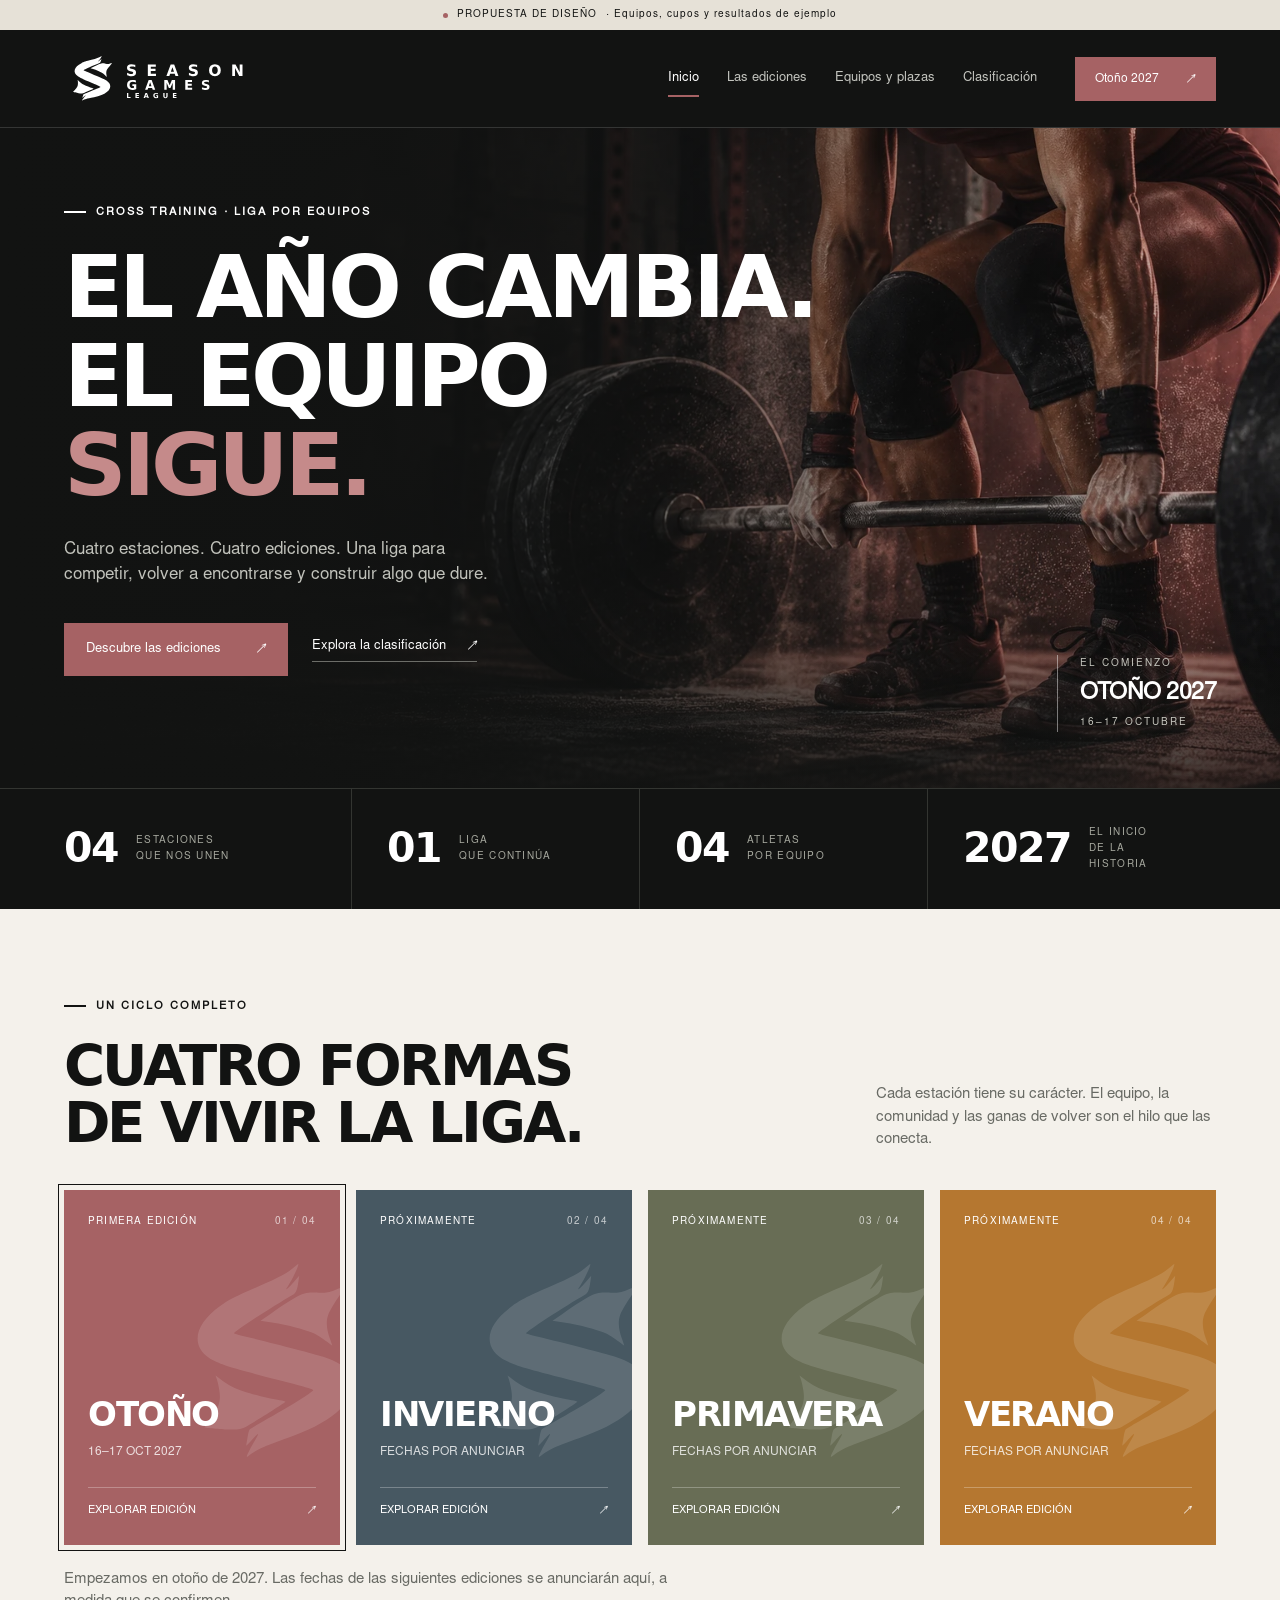
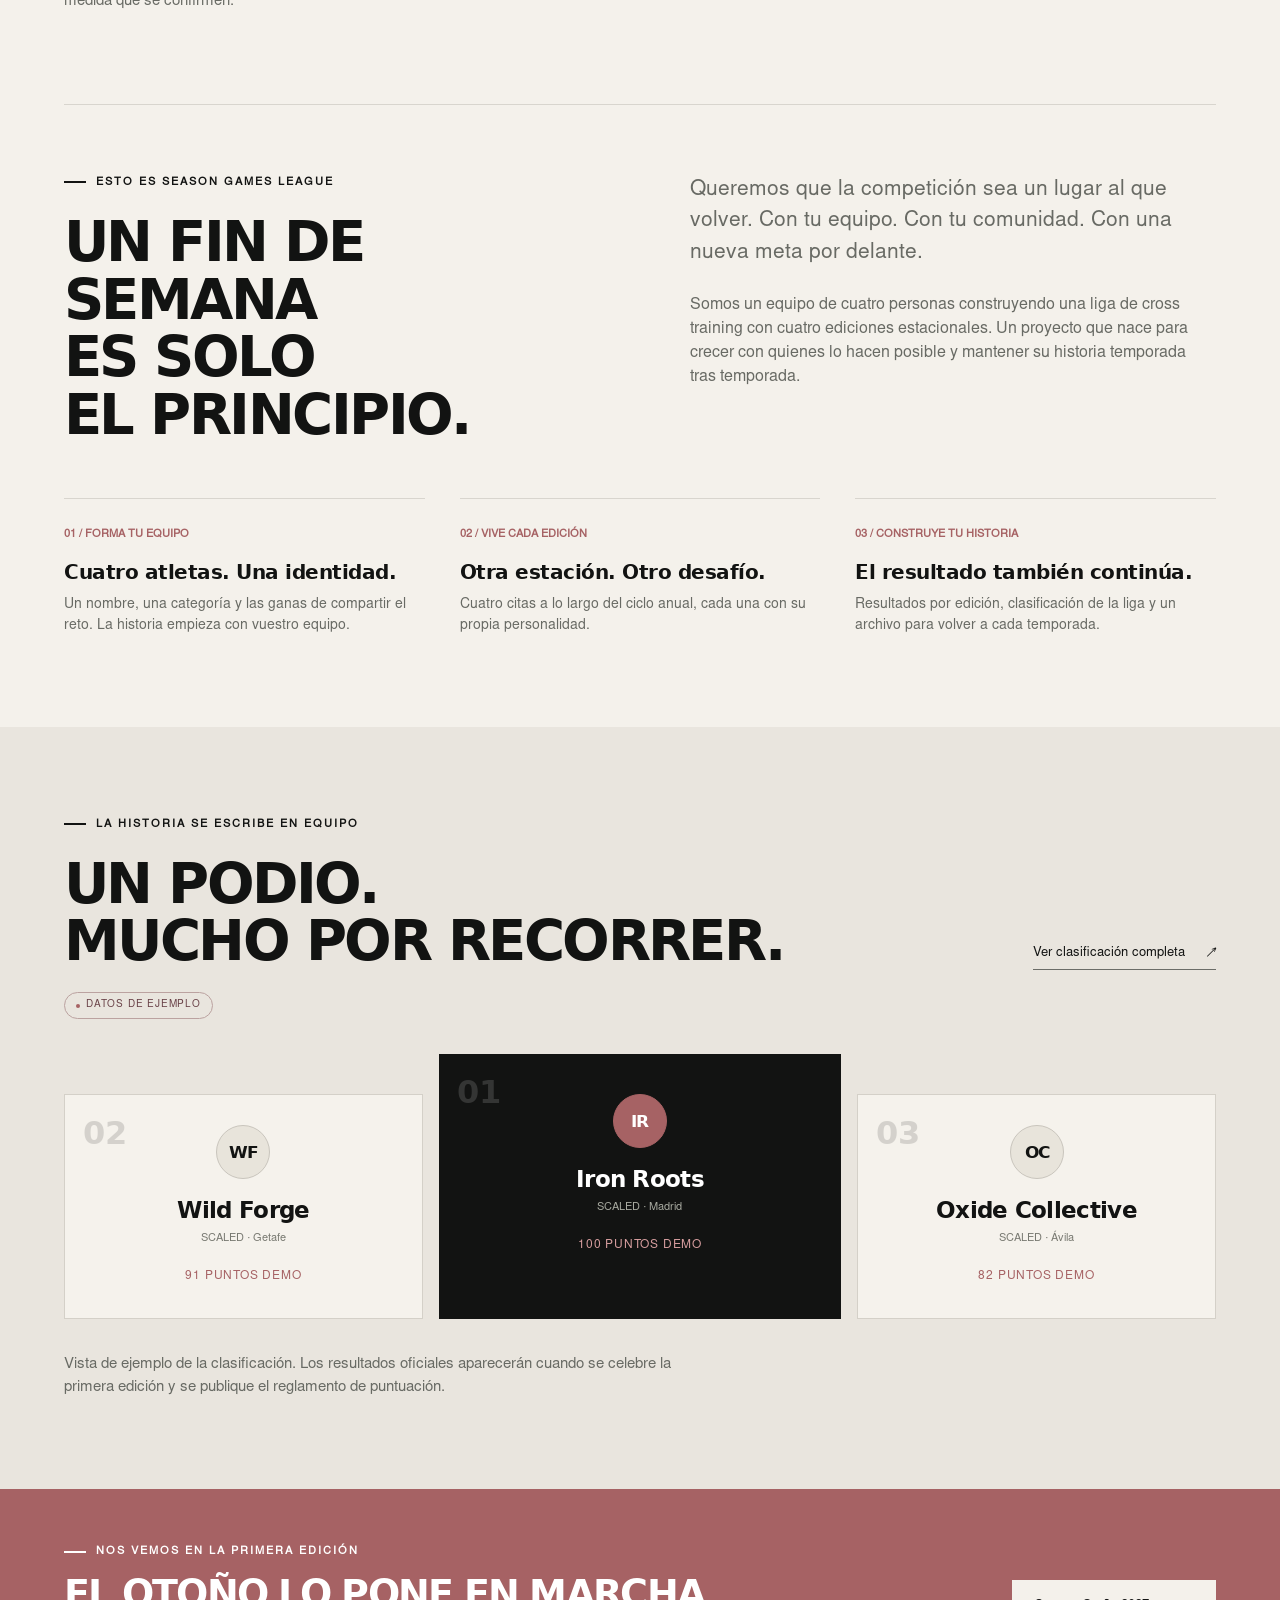
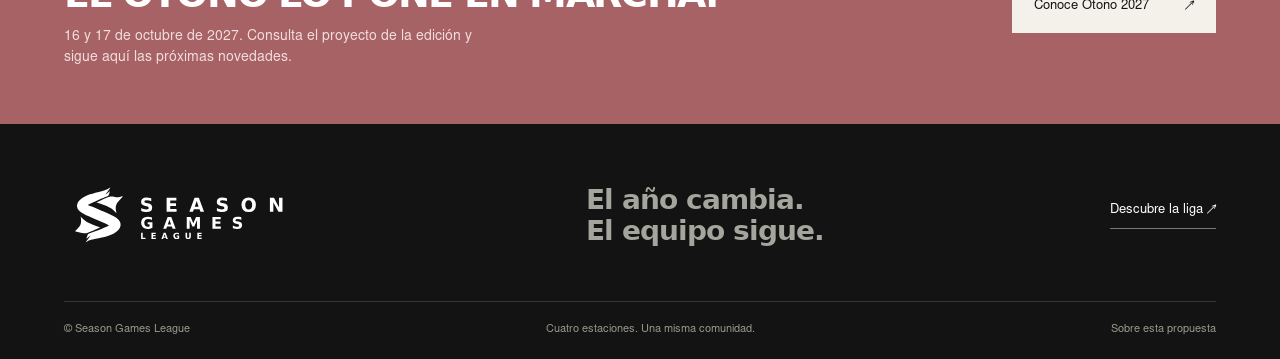
==== index.html @ bbd1f6db "Add files via upload" ====
<!doctype html>
<html lang="es"><head><meta charset="UTF-8"><meta name="viewport" content="width=device-width, initial-scale=1"><meta name="robots" content="noindex, nofollow"><meta name="theme-color" content="#121312"><meta name="description" content="Season Games League. Una liga de cross training por equipos, cuatro ediciones estacionales y una historia que continúa. Propuesta de diseño."><title>Season Games League — Cuatro estaciones. Una liga.</title><link rel="icon" href="assets/favicon.ico"><link rel="stylesheet" href="style.css"></head>
<body><a class="skip" href="#main">Saltar al contenido</a><div class="preview-note"><span class="preview-dot"></span>PROPUESTA DE DISEÑO <span class="note-detail">· Equipos, cupos y resultados de ejemplo</span></div>
<header class="header"><a href="#/" class="brand" aria-label="Season Games League inicio"><img src="assets/logo-white.svg" alt="Season Games League" width="192" height="59"></a><button class="menu-toggle" aria-label="Abrir menú" aria-expanded="false" aria-controls="nav">MENÚ <span>☰</span></button><nav id="nav" aria-label="Navegación principal"><a href="#/" data-nav="home">Inicio</a><a href="#/ediciones" data-nav="ediciones">Las ediciones</a><a href="#/equipos" data-nav="equipos">Equipos y plazas</a><a href="#/clasificacion" data-nav="clasificacion">Clasificación</a></nav><a class="header-cta" href="#/edicion/otono">Otoño 2027 <span>↗</span></a></header>
<main id="main" tabindex="-1"></main>
<footer><div class="footer-top"><a href="#/"><img src="assets/logo-white.svg" alt="Season Games League" width="235" height="72"></a><p>El año cambia.<br>El equipo sigue.</p><a class="footer-back" href="#/ediciones">Descubre la liga ↗</a></div><div class="footer-bottom"><span>© Season Games League</span><span>Cuatro estaciones. Una misma comunidad.</span><button class="plain" data-modal="about">Sobre esta propuesta</button></div></footer>
<dialog id="info-dialog"><button class="dialog-close" aria-label="Cerrar ventana">×</button><span class="eyebrow">SEASON GAMES LEAGUE</span><h2 id="dialog-title"></h2><div id="dialog-body"></div><button class="btn dark dialog-ok">Entendido <span>↗</span></button></dialog>
<script src="app.js"></script></body></html>
---- style.css ----
@font-face{font-family:Display;src:url('assets/display.ttf') format('truetype');font-display:swap}@font-face{font-family:Body;src:url('assets/body.otf') format('opentype');font-display:swap}
:root{--ink:#121312;--paper:#f4f1eb;--rose:#A66264;--blue:#475862;--green:#686D55;--ochre:#B57730;--line:#d8d5ce;--muted:#686a64}*{box-sizing:border-box}html{scroll-behavior:smooth}body{margin:0;background:var(--paper);color:var(--ink);font-family:Body,Arial,sans-serif;font-size:16px;line-height:1.5}a{color:inherit;text-decoration:none}button,input,select{font:inherit}button,a,input,select{ -webkit-tap-highlight-color:transparent}button{cursor:pointer}button:focus-visible,a:focus-visible,input:focus-visible,select:focus-visible{outline:3px solid var(--rose);outline-offset:5px}img{max-width:100%;display:block}h1,h2,h3,p{margin:0}h1,h2,h3,.display{font-family:Display,Arial,sans-serif;line-height:1.02;letter-spacing:-.045em}h1{font-size:clamp(52px,6.8vw,104px)}h2{font-size:clamp(36px,4.4vw,64px)}h3{font-size:27px}.eyebrow{display:block;font-size:11px;font-weight:bold;letter-spacing:2px;text-transform:uppercase;margin-bottom:22px}.eyebrow:before{content:'';display:inline-block;width:22px;height:2px;background:currentColor;vertical-align:middle;margin-right:10px}.preview-note{height:30px;font-size:10px;letter-spacing:1px;background:#e6e1d7;display:flex;justify-content:center;align-items:center;gap:9px}.preview-dot{height:5px;width:5px;border-radius:100%;background:var(--rose)}.header{height:98px;background:var(--ink);color:white;display:flex;align-items:center;gap:38px;padding:0 max(5vw,24px);border-bottom:1px solid #343534}.brand{margin-right:auto;flex-shrink:0}.header nav{display:flex;gap:28px;font-size:13px;color:#c4c5bf}.header nav a{padding:12px 0;position:relative}.header nav a.active{color:white}.header nav a.active:after{content:'';position:absolute;bottom:3px;left:0;right:0;height:2px;background:var(--rose)}.header-cta{display:flex;gap:28px;align-items:center;background:var(--rose);padding:13px 20px;font-size:12px}.menu-toggle{display:none}.skip{position:fixed;top:-100px;background:white;padding:12px;z-index:50}.skip:focus{top:0}.wrap{max-width:1320px;margin:auto;padding-left:5vw;padding-right:5vw}.hero{min-height:660px;position:relative;background:#181a18;color:white;overflow:hidden;display:flex;align-items:center}.hero-photo{position:absolute;inset:0;background:url('assets/hero.webp') center right/cover no-repeat;opacity:.9}.hero:after{content:'';position:absolute;inset:0;background:linear-gradient(90deg,#121312 0%,#121312f0 24%,#12131250 69%,#1213121c 100%),linear-gradient(0deg,#121312c9,transparent 30%)}.hero .wrap{width:100%;position:relative;z-index:1;padding-top:65px;padding-bottom:100px}.hero h1{max-width:930px;position:relative}.hero h1 .muted-word{color:#c58a8a}.hero-copy{max-width:440px;color:#c1c2bb;font-size:17px;margin-top:28px}.hero-actions{display:flex;gap:24px;align-items:center;margin-top:34px}.btn{display:inline-flex;justify-content:space-between;align-items:center;gap:36px;border:0;font-size:13px;padding:17px 22px;background:var(--rose);color:white;min-height:52px;transition:transform .2s,background .2s}.btn:hover{transform:translateY(-2px);background:#98575a}.btn.light{background:var(--paper);color:var(--ink)}.btn.dark{background:var(--ink);color:white}.btn.outline{background:transparent;border:1px solid #93948e;color:inherit}.text-link{font-size:13px;border-bottom:1px solid #6c6d68;padding-bottom:5px;display:inline-flex;align-items:center;gap:22px}.hero-side{position:absolute;right:5vw;bottom:56px;z-index:2;border-left:1px solid #ffffff70;padding-left:22px;font-size:10px;letter-spacing:2px;line-height:1.8;color:#c6c6be}.hero-side strong{display:block;font-size:23px;color:white;letter-spacing:-.5px}.facts{background:var(--ink);color:white;border-top:1px solid #333531}.facts-inner{display:grid;grid-template-columns:repeat(4,1fr)}.fact{padding:29px 28px 29px 0;border-right:1px solid #333531;display:flex;align-items:center;gap:18px}.fact+ .fact{padding-left:35px}.fact:last-child{border-right:0}.fact strong{font-family:Display;font-size:41px;letter-spacing:-2px}.fact span{font-size:10px;text-transform:uppercase;letter-spacing:1.3px;color:#a7a99f;line-height:1.6}.section{padding-top:90px;padding-bottom:90px}.section-heading{display:flex;justify-content:space-between;gap:40px;align-items:end;margin-bottom:38px}.section-heading p{max-width:340px;color:var(--muted);font-size:15px}.section-heading .text-link{white-space:nowrap}.season-grid{display:grid;grid-template-columns:repeat(4,1fr);gap:16px}.season-card{color:white;min-height:355px;position:relative;padding:25px 24px;overflow:hidden;display:flex;flex-direction:column;justify-content:space-between;isolation:isolate;transition:transform .25s}.season-card:hover{transform:translateY(-6px)}.season-card .watermark{position:absolute;height:220px;width:200px;right:-35px;top:60px;opacity:.12;z-index:-1;transform:rotate(-9deg)}.card-top{display:flex;align-items:center;justify-content:space-between;font-size:10px;letter-spacing:1.2px}.card-top .number{opacity:.7}.card-bottom h3{font-size:34px;letter-spacing:-1.5px;margin-bottom:8px}.card-bottom .edition-date{font-size:12px;opacity:.8}.card-bottom .card-link{display:flex;justify-content:space-between;font-size:11px;margin-top:24px;padding-top:15px;border-top:1px solid #ffffff45}.season-card.next{outline:1px solid var(--ink);outline-offset:5px}.section-description{font-size:15px;color:var(--muted);margin-top:24px;max-width:620px}.intro-grid{display:grid;grid-template-columns:1fr 1fr;gap:100px;border-top:1px solid var(--line);padding-top:70px}.intro-grid .large-copy{font-size:21px;line-height:1.5;margin-bottom:24px}.intro-grid p{color:var(--muted);max-width:520px}.steps{display:grid;grid-template-columns:repeat(3,1fr);gap:35px;margin-top:55px}.step{border-top:1px solid var(--line);padding-top:22px}.step .step-n{font-size:11px;color:var(--rose);font-weight:bold}.step h3{font-size:20px;margin:17px 0 12px;letter-spacing:-.5px}.step p{color:var(--muted);font-size:14px}.ranking-preview{background:#e9e5de}.ranking-preview .section-heading{margin-bottom:22px}.demo-tag{font-size:10px;letter-spacing:.8px;color:#694147;border:1px solid #bba2a0;border-radius:20px;padding:5px 11px;display:inline-flex;align-items:center;gap:6px}.demo-tag:before{content:'';width:4px;height:4px;background:var(--rose);border-radius:100%}.podium{display:grid;grid-template-columns:1fr 1.12fr 1fr;align-items:end;gap:16px;margin:35px 0}.podium-card{position:relative;background:#f5f2ec;border:1px solid #d4d0c8;min-height:225px;padding:30px;text-align:center}.podium-card.first{min-height:265px;background:var(--ink);color:white;border:0;padding-top:40px}.podium-card .rank{position:absolute;top:14px;left:18px;font-family:Display;font-size:32px;opacity:.14}.team-badge{height:54px;width:54px;border:1px solid #c9c5bd;display:grid;place-items:center;margin:0 auto 20px;border-radius:50%;font-family:Display;font-size:17px;letter-spacing:-1px;background:#e8e4db}.first .team-badge{background:var(--rose);border-color:var(--rose);color:white}.podium-card h3{font-size:23px;letter-spacing:-.7px}.podium-card .team-detail{font-size:11px;color:#787971;margin-top:8px}.first .team-detail{color:#a8aaa0}.podium-card .points{font-size:12px;letter-spacing:.8px;margin-top:20px;color:var(--rose)}.first .points{color:#d79e9f}.next-banner{background:var(--rose);color:white;display:flex;align-items:center;justify-content:space-between;gap:40px;padding:55px 5vw}.next-banner h2{font-size:clamp(30px,3vw,46px)}.next-banner p{color:#f3dede;max-width:410px;margin-top:14px;font-size:14px}.next-banner .eyebrow{margin-bottom:13px}footer{background:var(--ink);color:white;padding:55px 5vw 20px}.footer-top{display:flex;align-items:center;justify-content:space-between;gap:35px;padding-bottom:50px}.footer-top p{font-family:Display;font-size:28px;line-height:1.12;letter-spacing:-1px;color:#a4a69d}.footer-back{font-size:13px;border-bottom:1px solid #77796c;padding-bottom:8px}.footer-bottom{border-top:1px solid #35382e;padding-top:20px;display:flex;justify-content:space-between;gap:20px;color:#979a8d;font-size:11px}.plain{background:none;color:inherit;border:0;padding:0;font-size:inherit}.page-top{padding-top:64px;padding-bottom:38px}.page-top h1{font-size:clamp(44px,6vw,78px)}.page-top .page-copy{max-width:580px;margin-top:22px;color:var(--muted)}.breadcrumb{font-size:11px;letter-spacing:1px;color:var(--muted);margin-bottom:30px}.breadcrumb a{text-decoration:underline}.page-top .eyebrow{margin-bottom:20px}.page-note{border-left:2px solid var(--rose);padding-left:15px;font-size:12px;color:var(--muted);margin:25px 0}.filterbar{display:flex;align-items:center;justify-content:space-between;gap:20px;margin:20px 0 30px;flex-wrap:wrap}.tabs{display:flex;gap:4px;background:#e5e1d8;padding:5px;align-self:flex-start}.tabs button{padding:10px 22px;border:0;background:transparent;color:#66685e;font-size:12px;min-height:40px}.tabs button.selected{background:var(--ink);color:white}.filterbar input,.filterbar select,.edition-select{background:transparent;border:1px solid #c7c6bc;padding:12px 14px;max-width:100%;font-size:13px;min-height:44px}.filterbar input{min-width:225px}.filters-right{display:flex;gap:10px;flex-wrap:wrap}.metrics-grid{display:grid;grid-template-columns:repeat(3,1fr);gap:18px;margin-bottom:35px}.metric-card{border:1px solid var(--line);padding:24px;background:#eeebe4}.metric-card .metric-top{font-size:12px;display:flex;align-items:center;justify-content:space-between}.metric-card .metric-count{font-family:Display;font-size:38px;margin:20px 0 12px;letter-spacing:-1.6px}.metric-card .metric-count span{font-family:Body;font-size:14px;color:var(--muted);letter-spacing:0}.progress-track{height:5px;background:#d5d0c5;overflow:hidden}.progress-track span{height:100%;display:block;background:var(--rose);transition:width .4s}.metric-card .remaining{font-size:11px;color:var(--muted);margin-top:10px}.table-wrap{overflow-x:auto;border-top:1px solid var(--ink)}table{border-collapse:collapse;width:100%;white-space:nowrap;text-align:left;font-size:13px}thead{font-size:10px;letter-spacing:.8px;color:var(--muted)}th{padding:19px 14px;font-weight:normal}td{padding:20px 14px;border-top:1px solid var(--line)}tr:last-child td{border-bottom:1px solid var(--line)}.team-cell{display:flex;align-items:center;gap:14px;min-width:190px}.mini-badge{width:33px;height:33px;display:grid;place-items:center;border:1px solid #cfc9bf;font-family:Display;font-size:10px;background:#e7e2d8}.team-name{font-weight:bold;display:block}.team-origin{font-size:10px;color:var(--muted);display:block;margin-top:2px}.status-confirm{color:#42674b;font-size:11px;display:flex;gap:6px;align-items:center}.status-confirm:before{content:'';width:4px;height:4px;background:#638766;border-radius:100%}.rank-num{font-family:Display;font-size:16px}.total-points{font-weight:bold}.results-link{border:0;background:transparent;color:var(--rose);font-size:12px;padding:5px}.table-bottom{font-size:11px;display:flex;justify-content:space-between;gap:20px;margin-top:20px;color:var(--muted)}.empty-state{padding:65px 20px;border:1px solid var(--line);text-align:center;color:var(--muted)}.empty-state h3{color:var(--ink);margin-bottom:16px}.edition-hero{position:relative;color:white;padding:65px 5vw 70px;overflow:hidden}.edition-hero h1{font-size:clamp(64px,9vw,125px);margin-bottom:22px}.edition-hero>img{position:absolute;right:10%;top:10px;opacity:.1;height:380px;width:350px}.edition-hero .edition-desc{max-width:540px;position:relative;font-size:17px;color:#ffffffcf}.edition-hero .eyebrow,.edition-hero h1{position:relative}.edition-data{display:grid;grid-template-columns:repeat(4,1fr);gap:25px;border-top:1px solid #ffffff66;margin-top:45px;padding-top:23px;position:relative}.edition-data span{display:block;font-size:10px;letter-spacing:1.5px;opacity:.75;margin-bottom:8px}.edition-data strong{font-size:15px;font-weight:normal}.edition-body{display:grid;grid-template-columns:1.4fr 1fr;gap:70px}.edition-body h2{font-size:37px;margin-bottom:25px}.edition-body p{font-size:16px;color:var(--muted);margin-bottom:22px}.edition-body .detail-list{border-top:1px solid var(--line);margin:35px 0}.detail-list div{display:flex;justify-content:space-between;padding:17px 0;border-bottom:1px solid var(--line);font-size:13px}.detail-list span{color:var(--muted)}.aside-panel{background:#e9e5dd;padding:30px;align-self:start}.aside-panel h3{margin-bottom:20px;font-size:25px}.aside-panel .btn{width:100%;margin-top:18px}.aside-panel p{font-size:13px}.edition-timeline{display:grid;grid-template-columns:repeat(3,1fr);gap:25px;border-top:1px solid var(--line);padding-top:35px;margin-top:30px}.edition-timeline h3{font-size:20px;letter-spacing:-.5px;margin:15px 0}.edition-timeline p{font-size:13px}.day{font-size:11px;letter-spacing:1px;color:var(--rose)}dialog{border:0;background:var(--paper);color:var(--ink);padding:42px;max-width:570px;width:calc(100% - 40px)}dialog::backdrop{background:#000b;backdrop-filter:blur(4px)}dialog h2{font-size:35px;margin-bottom:22px}dialog p{color:var(--muted);margin-bottom:18px}dialog .btn{margin-top:20px}.dialog-close{position:absolute;right:16px;top:12px;border:0;background:transparent;font-size:29px}.result-grid{display:grid;grid-template-columns:repeat(3,1fr);gap:10px;margin:25px 0}.result-box{border:1px solid var(--line);padding:15px}.result-box small{display:block;color:var(--muted);margin-bottom:8px}.season-intro{display:flex;justify-content:space-between;align-items:start;gap:40px;margin-top:60px;border-top:1px solid var(--line);padding-top:40px}.season-intro h2{font-size:34px}.season-intro p{max-width:520px;color:var(--muted)}.no-results{padding:35px;text-align:center}.motion-enter{animation:enter .45s ease both}@keyframes enter{from{opacity:0;transform:translateY(12px)}to{opacity:1;transform:none}}@media(min-width:1450px){.wrap{padding-left:55px;padding-right:55px}.hero .wrap{max-width:1320px}}@media(max-width:1100px){.header{gap:22px}.header nav{gap:18px}.brand img{width:165px}.header-cta{display:none}.hero h1{font-size:8.5vw}.hero-side{display:none}.season-card{padding:22px 18px;min-height:310px}.card-bottom h3{font-size:29px}.intro-grid{gap:55px}.fact{gap:10px}.fact+ .fact{padding-left:20px}.filterbar input{min-width:180px}}
@media(max-width:760px){.preview-note{font-size:8px;letter-spacing:.6px;height:28px}.note-detail{font-size:8px}.header{height:82px;padding:0 22px;position:relative;z-index:10}.brand img{width:160px;height:auto}.menu-toggle{display:block;color:white;border:1px solid #585b51;background:transparent;padding:9px 12px;font-size:10px;letter-spacing:1px}.menu-toggle span{margin-left:8px}.header nav{position:absolute;top:82px;left:0;right:0;background:var(--ink);display:none;padding:20px 25px 28px;flex-direction:column;gap:8px;border-bottom:1px solid #444}.header nav.open{display:flex}.hero{min-height:620px;align-items:start}.hero-photo{background-position:65% center;opacity:.6}.hero:after{background:linear-gradient(90deg,#121312ef,#12131266),linear-gradient(0deg,#121312,transparent 70%)}.hero .wrap{padding:65px 24px 65px}.hero h1{font-size:clamp(48px,11.3vw,76px);line-height:1.05;letter-spacing:-3px}.hero-copy{font-size:15px;max-width:330px}.hero-actions{align-items:flex-start;flex-direction:column;gap:22px}.eyebrow{font-size:9px;letter-spacing:1.5px}.wrap{padding-left:24px;padding-right:24px}.facts-inner{grid-template-columns:repeat(2,1fr)}.fact{padding:20px 15px!important;gap:14px;border-bottom:1px solid #333531}.fact:nth-child(2){border-right:0}.fact strong{font-size:32px}.fact span{font-size:9px}.section{padding-top:60px;padding-bottom:60px}.section-heading{display:block;margin-bottom:28px}.section-heading p{margin-top:22px;max-width:100%}.section-heading .text-link{margin-top:24px}.season-grid{grid-template-columns:repeat(2,1fr);gap:12px}.season-card{min-height:285px;padding:20px 16px}.card-bottom h3{font-size:28px}.card-top{font-size:8px;letter-spacing:.6px}.card-bottom .edition-date{font-size:10px}.card-bottom .card-link{font-size:10px}.intro-grid{grid-template-columns:1fr;gap:28px;padding-top:45px}.intro-grid .large-copy{font-size:19px}.steps{grid-template-columns:1fr;gap:25px;margin-top:35px}.step h3{margin:12px 0}.podium{gap:8px}.podium-card{padding:25px 8px 20px;min-height:205px}.podium-card.first{min-height:235px;padding-top:38px}.podium-card h3{font-size:15px;letter-spacing:-.5px}.podium-card .team-detail{font-size:9px}.team-badge{width:43px;height:43px;font-size:13px;margin-bottom:15px}.podium-card .points{font-size:10px}.podium-card .rank{font-size:25px;left:10px;top:6px}.next-banner{display:block;padding:40px 24px}.next-banner .btn{margin-top:28px}.footer-top{flex-wrap:wrap;gap:30px}.footer-top img{width:180px}.footer-top p{font-size:22px}.footer-bottom{flex-direction:column;gap:10px}footer{padding-left:24px;padding-right:24px}.page-top{padding-top:40px}.page-top h1{font-size:46px}.page-top .page-copy{font-size:15px}.filterbar{align-items:stretch;gap:15px}.tabs{width:100%}.tabs button{flex:1;padding:10px 12px}.filters-right{width:100%}.filters-right input{flex:1;min-width:120px}.metrics-grid{grid-template-columns:1fr;gap:10px}.metric-card{padding:18px;display:grid;grid-template-columns:1fr 1fr;column-gap:20px;align-items:center}.metric-card .metric-count{grid-column:2;grid-row:1/3;margin:0 0 0 auto;font-size:30px}.metric-card .remaining{grid-column:1/3}.metric-card .progress-track{margin-top:12px}.table-wrap{margin-right:-24px}td,th{padding:16px 10px}.table-bottom{flex-direction:column;gap:8px}.edition-hero{padding:45px 24px}.edition-hero h1{font-size:75px}.edition-hero>img{right:-40%;height:340px;width:300px}.edition-data{grid-template-columns:repeat(2,1fr);gap:25px}.edition-data strong{font-size:13px}.edition-body{grid-template-columns:1fr;gap:35px}.edition-timeline{grid-template-columns:1fr;gap:20px}.edition-timeline div{border-bottom:1px solid var(--line);padding-bottom:12px}.season-intro{flex-direction:column;gap:20px}.aside-panel{padding:25px}dialog{padding:35px 25px}.result-grid{grid-template-columns:1fr 1fr}}
@media(prefers-reduced-motion:reduce){*{scroll-behavior:auto!important;animation:none!important;transition:none!important}}
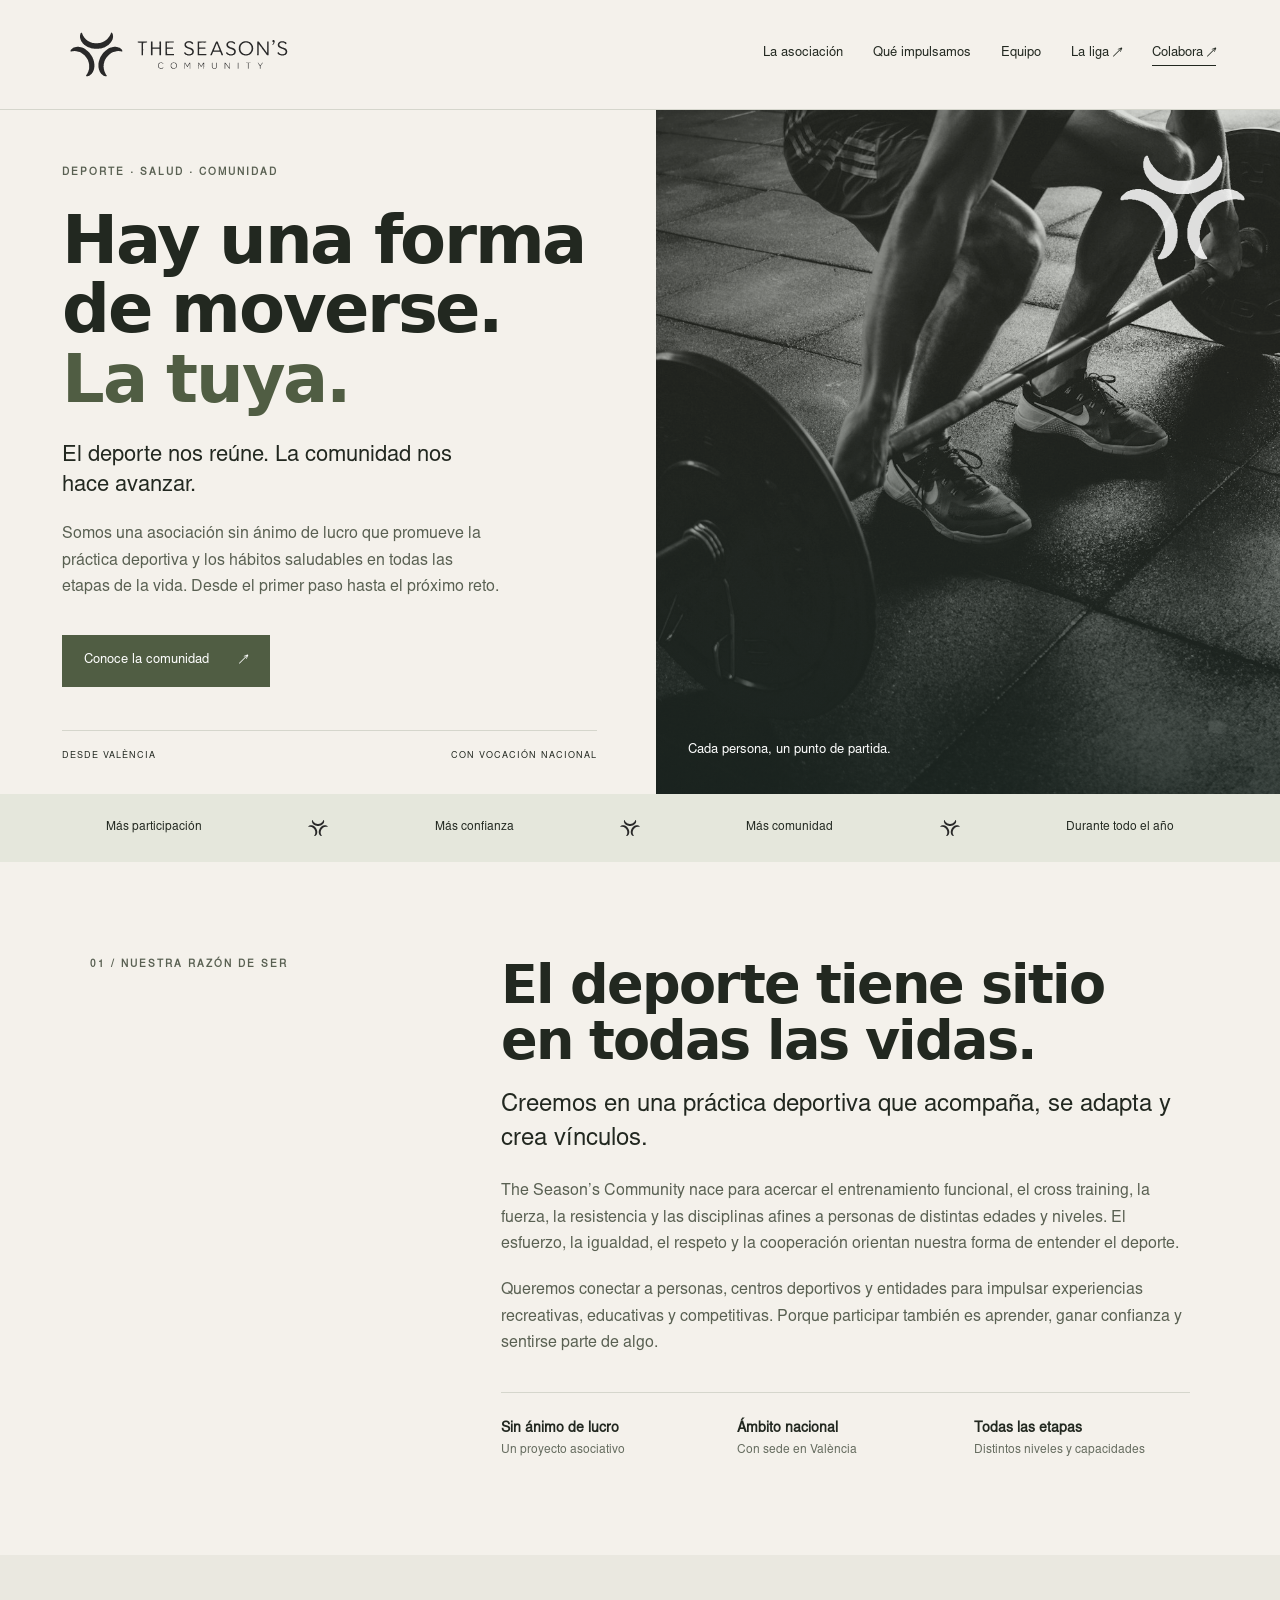
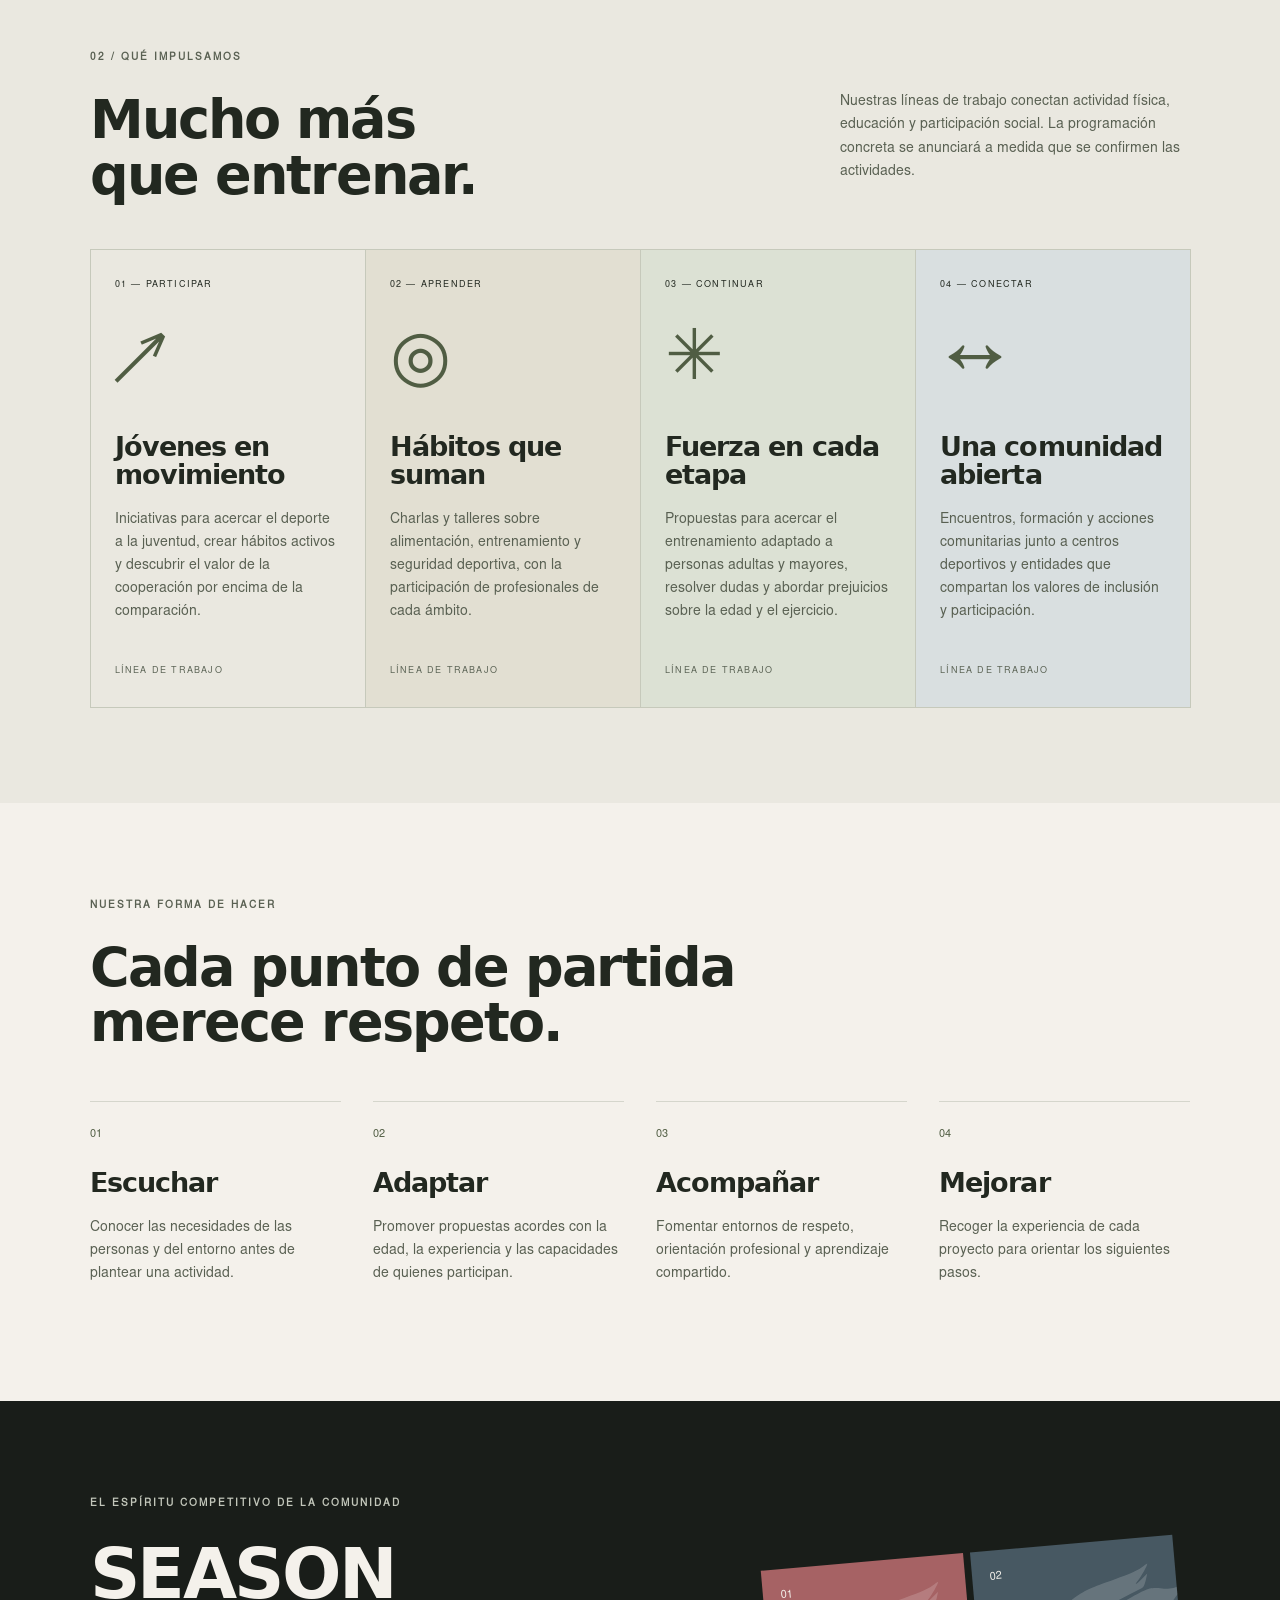
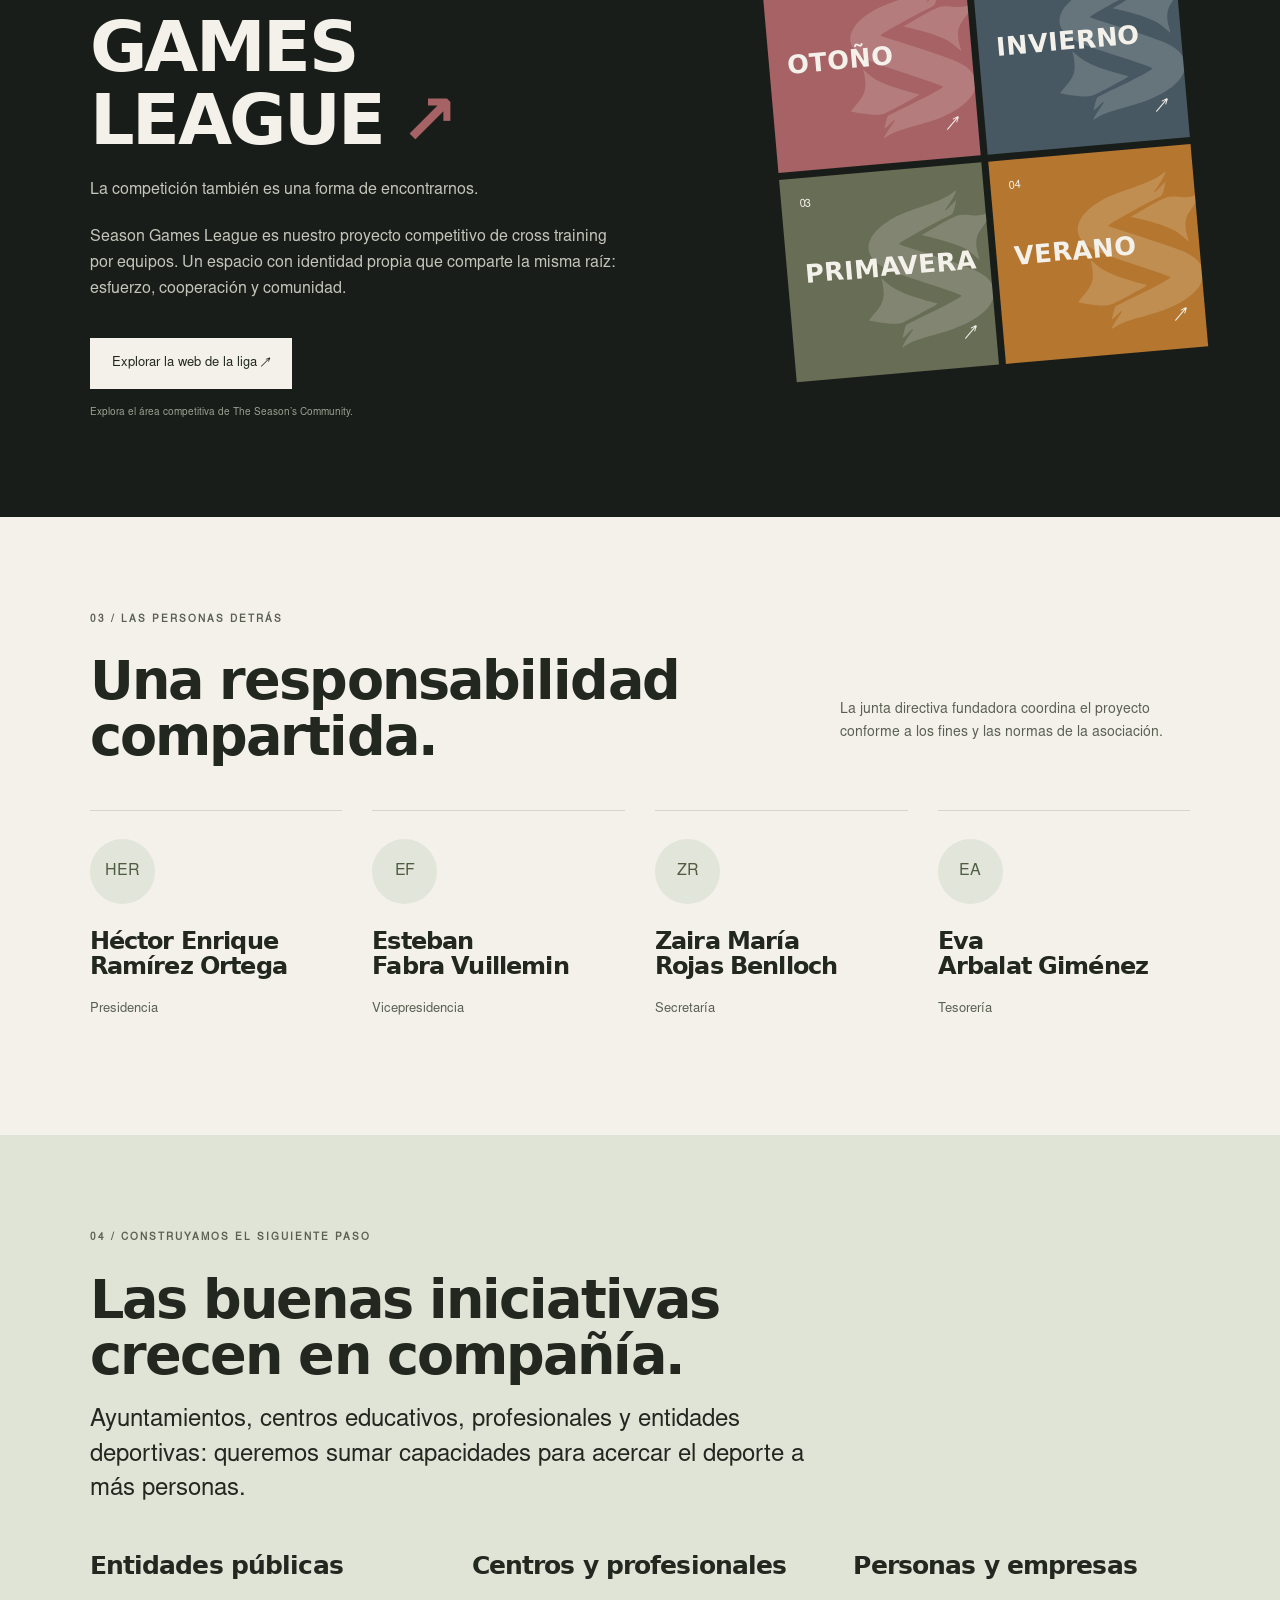
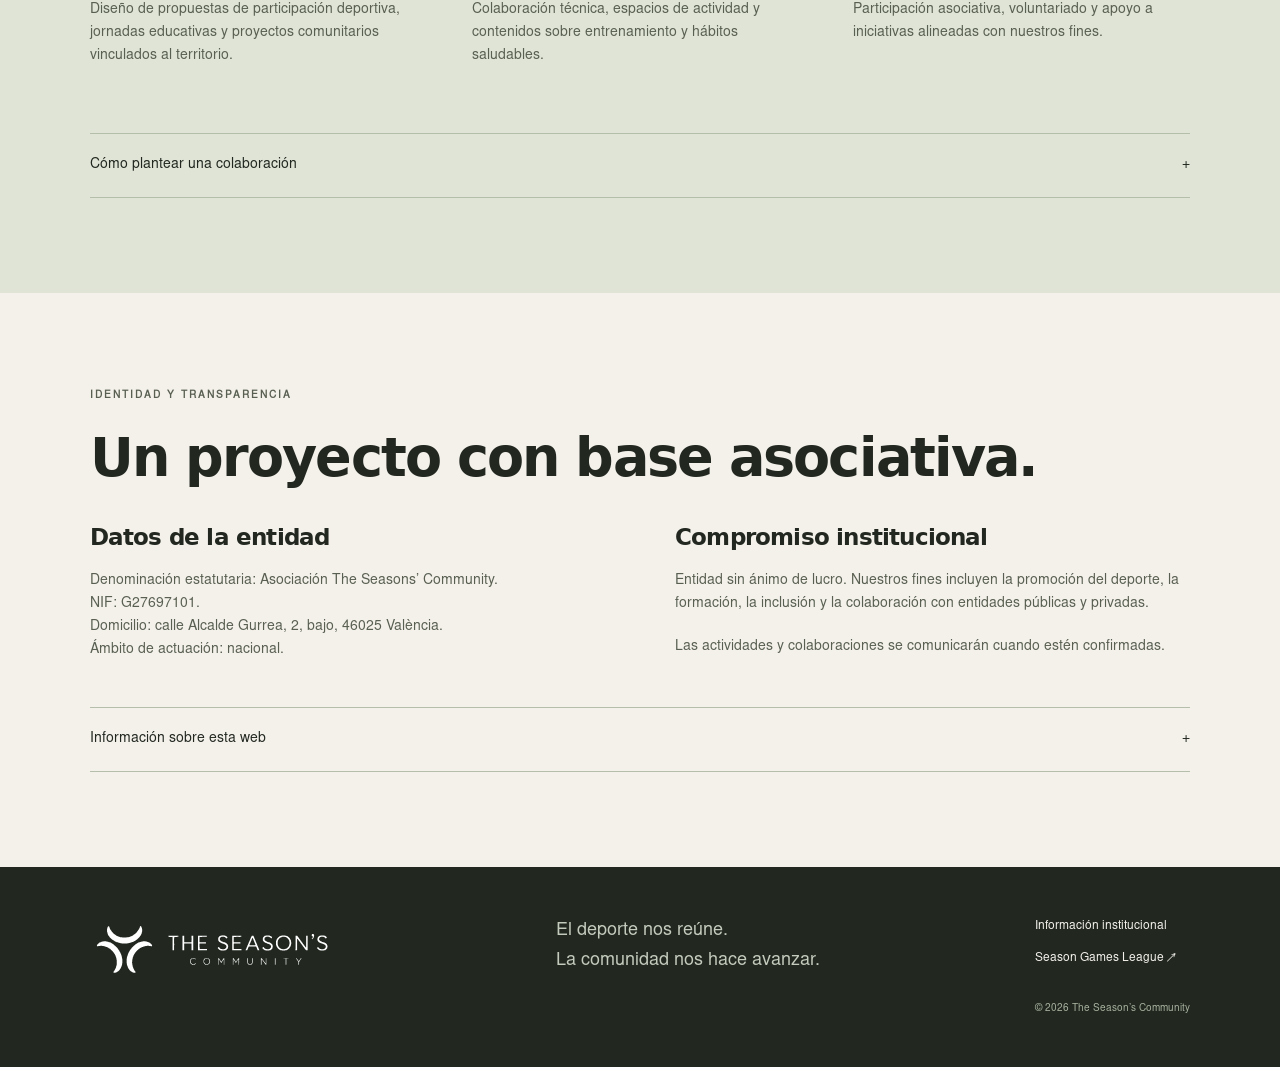
==== commit 6237739e: "Unifica asociación y liga - V2" ====
--- a/index.html
+++ b/index.html
@@ -1,8 +1 @@
-<!doctype html>
-<html lang="es"><head><meta charset="UTF-8"><meta name="viewport" content="width=device-width, initial-scale=1"><meta name="robots" content="noindex, nofollow"><meta name="theme-color" content="#121312"><meta name="description" content="Season Games League. Una liga de cross training por equipos, cuatro ediciones estacionales y una historia que continúa. Propuesta de diseño."><title>Season Games League — Cuatro estaciones. Una liga.</title><link rel="icon" href="assets/favicon.ico"><link rel="stylesheet" href="style.css"></head>
-<body><a class="skip" href="#main">Saltar al contenido</a><div class="preview-note"><span class="preview-dot"></span>PROPUESTA DE DISEÑO <span class="note-detail">· Equipos, cupos y resultados de ejemplo</span></div>
-<header class="header"><a href="#/" class="brand" aria-label="Season Games League inicio"><img src="assets/logo-white.svg" alt="Season Games League" width="192" height="59"></a><button class="menu-toggle" aria-label="Abrir menú" aria-expanded="false" aria-controls="nav">MENÚ <span>☰</span></button><nav id="nav" aria-label="Navegación principal"><a href="#/" data-nav="home">Inicio</a><a href="#/ediciones" data-nav="ediciones">Las ediciones</a><a href="#/equipos" data-nav="equipos">Equipos y plazas</a><a href="#/clasificacion" data-nav="clasificacion">Clasificación</a></nav><a class="header-cta" href="#/edicion/otono">Otoño 2027 <span>↗</span></a></header>
-<main id="main" tabindex="-1"></main>
-<footer><div class="footer-top"><a href="#/"><img src="assets/logo-white.svg" alt="Season Games League" width="235" height="72"></a><p>El año cambia.<br>El equipo sigue.</p><a class="footer-back" href="#/ediciones">Descubre la liga ↗</a></div><div class="footer-bottom"><span>© Season Games League</span><span>Cuatro estaciones. Una misma comunidad.</span><button class="plain" data-modal="about">Sobre esta propuesta</button></div></footer>
-<dialog id="info-dialog"><button class="dialog-close" aria-label="Cerrar ventana">×</button><span class="eyebrow">SEASON GAMES LEAGUE</span><h2 id="dialog-title"></h2><div id="dialog-body"></div><button class="btn dark dialog-ok">Entendido <span>↗</span></button></dialog>
-<script src="app.js"></script></body></html>
+<!doctype html><html lang="es"><head><meta charset="utf-8"><meta name="viewport" content="width=device-width,initial-scale=1"><meta name="description" content="The Season’s Community. Asociación sin ánimo de lucro de ámbito nacional que impulsa el deporte, los hábitos saludables y la comunidad."><meta name="theme-color" content="#f4f1eb"><link rel="icon" href="assets/favicon.ico"><title>The Season’s Community — El deporte nos reúne</title><link rel="stylesheet" href="style.css"></head><body><a class="skip" href="#main">Saltar al contenido</a><header><a class="brand" href="#inicio" aria-label="The Season’s Community, inicio"><img class="brand-logo" src="assets/logo-horizontal-antracita.svg" alt="The Season’s Community"></a><button id="menu" aria-expanded="false" aria-controls="nav">Menú <span class="menu-lines" aria-hidden="true"></span></button><nav id="nav"><a href="#asociacion">La asociación</a><a href="#programas">Qué impulsamos</a><a href="#equipo">Equipo</a><a href="liga/" class="league-nav">La liga ↗</a><a href="#colaborar">Colabora ↗</a></nav></header><main id="main"><section class="hero" id="inicio"><div class="hero-copy"><p class="eyebrow">DEPORTE · SALUD · COMUNIDAD</p><h1>Hay una forma<br>de moverse.<br><em>La tuya.</em></h1><p class="intro">El deporte nos reúne. La comunidad nos hace avanzar.</p><p>Somos una asociación sin ánimo de lucro que promueve la práctica deportiva y los hábitos saludables en todas las etapas de la vida. Desde el primer paso hasta el próximo reto.</p><a class="button" href="#asociacion">Conoce la comunidad <span>↗</span></a><div class="hero-foot">DESDE VALÈNCIA <span>CON VOCACIÓN NACIONAL</span></div></div><div class="hero-art"><img src="assets/movement.jpg" alt="Entrenamiento de fuerza en un espacio deportivo"><div class="photo-label">Cada persona, un punto de partida.</div><img class="orbit community-symbol" src="assets/logo-simbolo-blanco.svg" alt="" aria-hidden="true"></div></section><div class="values-strip"><span>Más participación</span><img class="strip-symbol" src="assets/logo-simbolo-antracita.svg" alt="" aria-hidden="true"><span>Más confianza</span><img class="strip-symbol" src="assets/logo-simbolo-antracita.svg" alt="" aria-hidden="true"><span>Más comunidad</span><img class="strip-symbol" src="assets/logo-simbolo-antracita.svg" alt="" aria-hidden="true"><span>Durante todo el año</span></div><section class="section about" id="asociacion"><p class="eyebrow">01 / NUESTRA RAZÓN DE SER</p><div><h2>El deporte tiene sitio<br>en todas las vidas.</h2><p class="large">Creemos en una práctica deportiva que acompaña, se adapta y crea vínculos.</p><p>The Season’s Community nace para acercar el entrenamiento funcional, el cross training, la fuerza, la resistencia y las disciplinas afines a personas de distintas edades y niveles. El esfuerzo, la igualdad, el respeto y la cooperación orientan nuestra forma de entender el deporte.</p><p>Queremos conectar a personas, centros deportivos y entidades para impulsar experiencias recreativas, educativas y competitivas. Porque participar también es aprender, ganar confianza y sentirse parte de algo.</p><div class="facts"><div><strong>Sin ánimo de lucro</strong><span>Un proyecto asociativo</span></div><div><strong>Ámbito nacional</strong><span>Con sede en València</span></div><div><strong>Todas las etapas</strong><span>Distintos niveles y capacidades</span></div></div></div></section><section class="section programs" id="programas"><div class="section-head"><div><p class="eyebrow">02 / QUÉ IMPULSAMOS</p><h2>Mucho más<br>que entrenar.</h2></div><p>Nuestras líneas de trabajo conectan actividad física, educación y participación social. La programación concreta se anunciará a medida que se confirmen las actividades.</p></div><div class="program-grid"><article class="program"><span class="num">01 — PARTICIPAR</span><div class="glyph" aria-hidden="true">↗</div><h3>Jóvenes en movimiento</h3><p>Iniciativas para acercar el deporte a la juventud, crear hábitos activos y descubrir el valor de la cooperación por encima de la comparación.</p><span class="status">LÍNEA DE TRABAJO</span></article><article class="program"><span class="num">02 — APRENDER</span><div class="glyph" aria-hidden="true">◎</div><h3>Hábitos que suman</h3><p>Charlas y talleres sobre alimentación, entrenamiento y seguridad deportiva, con la participación de profesionales de cada ámbito.</p><span class="status">LÍNEA DE TRABAJO</span></article><article class="program"><span class="num">03 — CONTINUAR</span><div class="glyph" aria-hidden="true">✳</div><h3>Fuerza en cada etapa</h3><p>Propuestas para acercar el entrenamiento adaptado a personas adultas y mayores, resolver dudas y abordar prejuicios sobre la edad y el ejercicio.</p><span class="status">LÍNEA DE TRABAJO</span></article><article class="program"><span class="num">04 — CONECTAR</span><div class="glyph" aria-hidden="true">↔</div><h3>Una comunidad abierta</h3><p>Encuentros, formación y acciones comunitarias junto a centros deportivos y entidades que compartan los valores de inclusión y participación.</p><span class="status">LÍNEA DE TRABAJO</span></article></div></section><section class="approach section"><p class="eyebrow">NUESTRA FORMA DE HACER</p><h2>Cada punto de partida<br>merece respeto.</h2><div class="steps"><article><span>01</span><h3>Escuchar</h3><p>Conocer las necesidades de las personas y del entorno antes de plantear una actividad.</p></article><article><span>02</span><h3>Adaptar</h3><p>Promover propuestas acordes con la edad, la experiencia y las capacidades de quienes participan.</p></article><article><span>03</span><h3>Acompañar</h3><p>Fomentar entornos de respeto, orientación profesional y aprendizaje compartido.</p></article><article><span>04</span><h3>Mejorar</h3><p>Recoger la experiencia de cada proyecto para orientar los siguientes pasos.</p></article></div></section><section class="league section"><div><p class="eyebrow">EL ESPÍRITU COMPETITIVO DE LA COMUNIDAD</p><h2>SEASON<br>GAMES LEAGUE<span class="rose">↗</span></h2><p>La competición también es una forma de encontrarnos.</p><p>Season Games League es nuestro proyecto competitivo de cross training por equipos. Un espacio con identidad propia que comparte la misma raíz: esfuerzo, cooperación y comunidad.</p><a class="button light" href="liga/">Explorar la web de la liga ↗</a><small>Explora el área competitiva de The Season’s Community.</small></div><div class="seasons" aria-label="Las cuatro estaciones"><a class="season-preview" href="liga/#/edicion/otono" aria-label="Explorar edición de otoño"><img src="liga/assets/symbol.svg" alt="" aria-hidden="true"><span class="season-number">01</span><span class="season-name">OTOÑO</span><span class="season-arrow" aria-hidden="true">↗</span></a><a class="season-preview" href="liga/#/edicion/invierno" aria-label="Explorar edición de invierno"><img src="liga/assets/symbol.svg" alt="" aria-hidden="true"><span class="season-number">02</span><span class="season-name">INVIERNO</span><span class="season-arrow" aria-hidden="true">↗</span></a><a class="season-preview" href="liga/#/edicion/primavera" aria-label="Explorar edición de primavera"><img src="liga/assets/symbol.svg" alt="" aria-hidden="true"><span class="season-number">03</span><span class="season-name">PRIMAVERA</span><span class="season-arrow" aria-hidden="true">↗</span></a><a class="season-preview" href="liga/#/edicion/verano" aria-label="Explorar edición de verano"><img src="liga/assets/symbol.svg" alt="" aria-hidden="true"><span class="season-number">04</span><span class="season-name">VERANO</span><span class="season-arrow" aria-hidden="true">↗</span></a></div></section><section class="section team" id="equipo"><div class="section-head"><div><p class="eyebrow">03 / LAS PERSONAS DETRÁS</p><h2>Una responsabilidad<br>compartida.</h2></div><p>La junta directiva fundadora coordina el proyecto conforme a los fines y las normas de la asociación.</p></div><div class="people"><article><span>HER</span><h3>Héctor Enrique<br>Ramírez Ortega</h3><p>Presidencia</p></article><article><span>EF</span><h3>Esteban<br>Fabra Vuillemin</h3><p>Vicepresidencia</p></article><article><span>ZR</span><h3>Zaira María<br>Rojas Benlloch</h3><p>Secretaría</p></article><article><span>EA</span><h3>Eva<br>Arbalat Giménez</h3><p>Tesorería</p></article></div></section><section class="section collaborate" id="colaborar"><p class="eyebrow">04 / CONSTRUYAMOS EL SIGUIENTE PASO</p><h2>Las buenas iniciativas<br>crecen en compañía.</h2><p class="large">Ayuntamientos, centros educativos, profesionales y entidades deportivas: queremos sumar capacidades para acercar el deporte a más personas.</p><div class="collab-grid"><article><h3>Entidades públicas</h3><p>Diseño de propuestas de participación deportiva, jornadas educativas y proyectos comunitarios vinculados al territorio.</p></article><article><h3>Centros y profesionales</h3><p>Colaboración técnica, espacios de actividad y contenidos sobre entrenamiento y hábitos saludables.</p></article><article><h3>Personas y empresas</h3><p>Participación asociativa, voluntariado y apoyo a iniciativas alineadas con nuestros fines.</p></article></div><details><summary>Cómo plantear una colaboración <span>+</span></summary><p>Una propuesta puede partir del colectivo al que se dirige, sus necesidades, el lugar de realización y los recursos disponibles. La asociación valorará su encaje con los fines estatutarios antes de concretar compromisos.</p><p>Canal de contacto digital y convocatorias de participación: pendientes de publicación. Domicilio de la asociación: calle Alcalde Gurrea, 2, bajo, 46025 València.</p></details></section><section class="section transparency" id="transparencia"><p class="eyebrow">IDENTIDAD Y TRANSPARENCIA</p><h2>Un proyecto con base asociativa.</h2><div class="legal-grid"><div><h3>Datos de la entidad</h3><p>Denominación estatutaria: Asociación The Seasons’ Community.<br>NIF: G27697101.<br>Domicilio: calle Alcalde Gurrea, 2, bajo, 46025 València.<br>Ámbito de actuación: nacional.</p></div><div><h3>Compromiso institucional</h3><p>Entidad sin ánimo de lucro. Nuestros fines incluyen la promoción del deporte, la formación, la inclusión y la colaboración con entidades públicas y privadas.</p><p>Las actividades y colaboraciones se comunicarán cuando estén confirmadas.</p></div></div><details><summary>Información sobre esta web <span>+</span></summary><p>Esta primera versión presenta la identidad de la entidad y sus líneas de trabajo. No se anuncian inscripciones abiertas ni un calendario confirmado. El canal de contacto digital está pendiente de incorporación.</p><p>No se utilizan formularios, analítica ni cookies propias de seguimiento en esta versión. El enlace a Season Games League lleva a un sitio externo.</p></details></section></main><footer><a class="brand" href="#inicio"><img class="brand-logo" src="assets/logo-horizontal-blanco.svg" alt="The Season’s Community"></a><p>El deporte nos reúne.<br>La comunidad nos hace avanzar.</p><div><a href="#transparencia">Información institucional</a><a href="liga/">Season Games League ↗</a><small>© 2026 The Season’s Community</small></div></footer><script>const b=document.getElementById('menu'),n=document.getElementById('nav');b.addEventListener('click',()=>{const o=b.getAttribute('aria-expanded')==='true';b.setAttribute('aria-expanded',String(!o));n.classList.toggle('open',!o)});n.querySelectorAll('a').forEach(a=>a.addEventListener('click',()=>{b.setAttribute('aria-expanded','false');n.classList.remove('open')}));</script></body></html>
--- a/style.css
+++ b/style.css
@@ -1,4 +1,21 @@
-@font-face{font-family:Display;src:url('assets/display.ttf') format('truetype');font-display:swap}@font-face{font-family:Body;src:url('assets/body.otf') format('opentype');font-display:swap}
-:root{--ink:#121312;--paper:#f4f1eb;--rose:#A66264;--blue:#475862;--green:#686D55;--ochre:#B57730;--line:#d8d5ce;--muted:#686a64}*{box-sizing:border-box}html{scroll-behavior:smooth}body{margin:0;background:var(--paper);color:var(--ink);font-family:Body,Arial,sans-serif;font-size:16px;line-height:1.5}a{color:inherit;text-decoration:none}button,input,select{font:inherit}button,a,input,select{ -webkit-tap-highlight-color:transparent}button{cursor:pointer}button:focus-visible,a:focus-visible,input:focus-visible,select:focus-visible{outline:3px solid var(--rose);outline-offset:5px}img{max-width:100%;display:block}h1,h2,h3,p{margin:0}h1,h2,h3,.display{font-family:Display,Arial,sans-serif;line-height:1.02;letter-spacing:-.045em}h1{font-size:clamp(52px,6.8vw,104px)}h2{font-size:clamp(36px,4.4vw,64px)}h3{font-size:27px}.eyebrow{display:block;font-size:11px;font-weight:bold;letter-spacing:2px;text-transform:uppercase;margin-bottom:22px}.eyebrow:before{content:'';display:inline-block;width:22px;height:2px;background:currentColor;vertical-align:middle;margin-right:10px}.preview-note{height:30px;font-size:10px;letter-spacing:1px;background:#e6e1d7;display:flex;justify-content:center;align-items:center;gap:9px}.preview-dot{height:5px;width:5px;border-radius:100%;background:var(--rose)}.header{height:98px;background:var(--ink);color:white;display:flex;align-items:center;gap:38px;padding:0 max(5vw,24px);border-bottom:1px solid #343534}.brand{margin-right:auto;flex-shrink:0}.header nav{display:flex;gap:28px;font-size:13px;color:#c4c5bf}.header nav a{padding:12px 0;position:relative}.header nav a.active{color:white}.header nav a.active:after{content:'';position:absolute;bottom:3px;left:0;right:0;height:2px;background:var(--rose)}.header-cta{display:flex;gap:28px;align-items:center;background:var(--rose);padding:13px 20px;font-size:12px}.menu-toggle{display:none}.skip{position:fixed;top:-100px;background:white;padding:12px;z-index:50}.skip:focus{top:0}.wrap{max-width:1320px;margin:auto;padding-left:5vw;padding-right:5vw}.hero{min-height:660px;position:relative;background:#181a18;color:white;overflow:hidden;display:flex;align-items:center}.hero-photo{position:absolute;inset:0;background:url('assets/hero.webp') center right/cover no-repeat;opacity:.9}.hero:after{content:'';position:absolute;inset:0;background:linear-gradient(90deg,#121312 0%,#121312f0 24%,#12131250 69%,#1213121c 100%),linear-gradient(0deg,#121312c9,transparent 30%)}.hero .wrap{width:100%;position:relative;z-index:1;padding-top:65px;padding-bottom:100px}.hero h1{max-width:930px;position:relative}.hero h1 .muted-word{color:#c58a8a}.hero-copy{max-width:440px;color:#c1c2bb;font-size:17px;margin-top:28px}.hero-actions{display:flex;gap:24px;align-items:center;margin-top:34px}.btn{display:inline-flex;justify-content:space-between;align-items:center;gap:36px;border:0;font-size:13px;padding:17px 22px;background:var(--rose);color:white;min-height:52px;transition:transform .2s,background .2s}.btn:hover{transform:translateY(-2px);background:#98575a}.btn.light{background:var(--paper);color:var(--ink)}.btn.dark{background:var(--ink);color:white}.btn.outline{background:transparent;border:1px solid #93948e;color:inherit}.text-link{font-size:13px;border-bottom:1px solid #6c6d68;padding-bottom:5px;display:inline-flex;align-items:center;gap:22px}.hero-side{position:absolute;right:5vw;bottom:56px;z-index:2;border-left:1px solid #ffffff70;padding-left:22px;font-size:10px;letter-spacing:2px;line-height:1.8;color:#c6c6be}.hero-side strong{display:block;font-size:23px;color:white;letter-spacing:-.5px}.facts{background:var(--ink);color:white;border-top:1px solid #333531}.facts-inner{display:grid;grid-template-columns:repeat(4,1fr)}.fact{padding:29px 28px 29px 0;border-right:1px solid #333531;display:flex;align-items:center;gap:18px}.fact+ .fact{padding-left:35px}.fact:last-child{border-right:0}.fact strong{font-family:Display;font-size:41px;letter-spacing:-2px}.fact span{font-size:10px;text-transform:uppercase;letter-spacing:1.3px;color:#a7a99f;line-height:1.6}.section{padding-top:90px;padding-bottom:90px}.section-heading{display:flex;justify-content:space-between;gap:40px;align-items:end;margin-bottom:38px}.section-heading p{max-width:340px;color:var(--muted);font-size:15px}.section-heading .text-link{white-space:nowrap}.season-grid{display:grid;grid-template-columns:repeat(4,1fr);gap:16px}.season-card{color:white;min-height:355px;position:relative;padding:25px 24px;overflow:hidden;display:flex;flex-direction:column;justify-content:space-between;isolation:isolate;transition:transform .25s}.season-card:hover{transform:translateY(-6px)}.season-card .watermark{position:absolute;height:220px;width:200px;right:-35px;top:60px;opacity:.12;z-index:-1;transform:rotate(-9deg)}.card-top{display:flex;align-items:center;justify-content:space-between;font-size:10px;letter-spacing:1.2px}.card-top .number{opacity:.7}.card-bottom h3{font-size:34px;letter-spacing:-1.5px;margin-bottom:8px}.card-bottom .edition-date{font-size:12px;opacity:.8}.card-bottom .card-link{display:flex;justify-content:space-between;font-size:11px;margin-top:24px;padding-top:15px;border-top:1px solid #ffffff45}.season-card.next{outline:1px solid var(--ink);outline-offset:5px}.section-description{font-size:15px;color:var(--muted);margin-top:24px;max-width:620px}.intro-grid{display:grid;grid-template-columns:1fr 1fr;gap:100px;border-top:1px solid var(--line);padding-top:70px}.intro-grid .large-copy{font-size:21px;line-height:1.5;margin-bottom:24px}.intro-grid p{color:var(--muted);max-width:520px}.steps{display:grid;grid-template-columns:repeat(3,1fr);gap:35px;margin-top:55px}.step{border-top:1px solid var(--line);padding-top:22px}.step .step-n{font-size:11px;color:var(--rose);font-weight:bold}.step h3{font-size:20px;margin:17px 0 12px;letter-spacing:-.5px}.step p{color:var(--muted);font-size:14px}.ranking-preview{background:#e9e5de}.ranking-preview .section-heading{margin-bottom:22px}.demo-tag{font-size:10px;letter-spacing:.8px;color:#694147;border:1px solid #bba2a0;border-radius:20px;padding:5px 11px;display:inline-flex;align-items:center;gap:6px}.demo-tag:before{content:'';width:4px;height:4px;background:var(--rose);border-radius:100%}.podium{display:grid;grid-template-columns:1fr 1.12fr 1fr;align-items:end;gap:16px;margin:35px 0}.podium-card{position:relative;background:#f5f2ec;border:1px solid #d4d0c8;min-height:225px;padding:30px;text-align:center}.podium-card.first{min-height:265px;background:var(--ink);color:white;border:0;padding-top:40px}.podium-card .rank{position:absolute;top:14px;left:18px;font-family:Display;font-size:32px;opacity:.14}.team-badge{height:54px;width:54px;border:1px solid #c9c5bd;display:grid;place-items:center;margin:0 auto 20px;border-radius:50%;font-family:Display;font-size:17px;letter-spacing:-1px;background:#e8e4db}.first .team-badge{background:var(--rose);border-color:var(--rose);color:white}.podium-card h3{font-size:23px;letter-spacing:-.7px}.podium-card .team-detail{font-size:11px;color:#787971;margin-top:8px}.first .team-detail{color:#a8aaa0}.podium-card .points{font-size:12px;letter-spacing:.8px;margin-top:20px;color:var(--rose)}.first .points{color:#d79e9f}.next-banner{background:var(--rose);color:white;display:flex;align-items:center;justify-content:space-between;gap:40px;padding:55px 5vw}.next-banner h2{font-size:clamp(30px,3vw,46px)}.next-banner p{color:#f3dede;max-width:410px;margin-top:14px;font-size:14px}.next-banner .eyebrow{margin-bottom:13px}footer{background:var(--ink);color:white;padding:55px 5vw 20px}.footer-top{display:flex;align-items:center;justify-content:space-between;gap:35px;padding-bottom:50px}.footer-top p{font-family:Display;font-size:28px;line-height:1.12;letter-spacing:-1px;color:#a4a69d}.footer-back{font-size:13px;border-bottom:1px solid #77796c;padding-bottom:8px}.footer-bottom{border-top:1px solid #35382e;padding-top:20px;display:flex;justify-content:space-between;gap:20px;color:#979a8d;font-size:11px}.plain{background:none;color:inherit;border:0;padding:0;font-size:inherit}.page-top{padding-top:64px;padding-bottom:38px}.page-top h1{font-size:clamp(44px,6vw,78px)}.page-top .page-copy{max-width:580px;margin-top:22px;color:var(--muted)}.breadcrumb{font-size:11px;letter-spacing:1px;color:var(--muted);margin-bottom:30px}.breadcrumb a{text-decoration:underline}.page-top .eyebrow{margin-bottom:20px}.page-note{border-left:2px solid var(--rose);padding-left:15px;font-size:12px;color:var(--muted);margin:25px 0}.filterbar{display:flex;align-items:center;justify-content:space-between;gap:20px;margin:20px 0 30px;flex-wrap:wrap}.tabs{display:flex;gap:4px;background:#e5e1d8;padding:5px;align-self:flex-start}.tabs button{padding:10px 22px;border:0;background:transparent;color:#66685e;font-size:12px;min-height:40px}.tabs button.selected{background:var(--ink);color:white}.filterbar input,.filterbar select,.edition-select{background:transparent;border:1px solid #c7c6bc;padding:12px 14px;max-width:100%;font-size:13px;min-height:44px}.filterbar input{min-width:225px}.filters-right{display:flex;gap:10px;flex-wrap:wrap}.metrics-grid{display:grid;grid-template-columns:repeat(3,1fr);gap:18px;margin-bottom:35px}.metric-card{border:1px solid var(--line);padding:24px;background:#eeebe4}.metric-card .metric-top{font-size:12px;display:flex;align-items:center;justify-content:space-between}.metric-card .metric-count{font-family:Display;font-size:38px;margin:20px 0 12px;letter-spacing:-1.6px}.metric-card .metric-count span{font-family:Body;font-size:14px;color:var(--muted);letter-spacing:0}.progress-track{height:5px;background:#d5d0c5;overflow:hidden}.progress-track span{height:100%;display:block;background:var(--rose);transition:width .4s}.metric-card .remaining{font-size:11px;color:var(--muted);margin-top:10px}.table-wrap{overflow-x:auto;border-top:1px solid var(--ink)}table{border-collapse:collapse;width:100%;white-space:nowrap;text-align:left;font-size:13px}thead{font-size:10px;letter-spacing:.8px;color:var(--muted)}th{padding:19px 14px;font-weight:normal}td{padding:20px 14px;border-top:1px solid var(--line)}tr:last-child td{border-bottom:1px solid var(--line)}.team-cell{display:flex;align-items:center;gap:14px;min-width:190px}.mini-badge{width:33px;height:33px;display:grid;place-items:center;border:1px solid #cfc9bf;font-family:Display;font-size:10px;background:#e7e2d8}.team-name{font-weight:bold;display:block}.team-origin{font-size:10px;color:var(--muted);display:block;margin-top:2px}.status-confirm{color:#42674b;font-size:11px;display:flex;gap:6px;align-items:center}.status-confirm:before{content:'';width:4px;height:4px;background:#638766;border-radius:100%}.rank-num{font-family:Display;font-size:16px}.total-points{font-weight:bold}.results-link{border:0;background:transparent;color:var(--rose);font-size:12px;padding:5px}.table-bottom{font-size:11px;display:flex;justify-content:space-between;gap:20px;margin-top:20px;color:var(--muted)}.empty-state{padding:65px 20px;border:1px solid var(--line);text-align:center;color:var(--muted)}.empty-state h3{color:var(--ink);margin-bottom:16px}.edition-hero{position:relative;color:white;padding:65px 5vw 70px;overflow:hidden}.edition-hero h1{font-size:clamp(64px,9vw,125px);margin-bottom:22px}.edition-hero>img{position:absolute;right:10%;top:10px;opacity:.1;height:380px;width:350px}.edition-hero .edition-desc{max-width:540px;position:relative;font-size:17px;color:#ffffffcf}.edition-hero .eyebrow,.edition-hero h1{position:relative}.edition-data{display:grid;grid-template-columns:repeat(4,1fr);gap:25px;border-top:1px solid #ffffff66;margin-top:45px;padding-top:23px;position:relative}.edition-data span{display:block;font-size:10px;letter-spacing:1.5px;opacity:.75;margin-bottom:8px}.edition-data strong{font-size:15px;font-weight:normal}.edition-body{display:grid;grid-template-columns:1.4fr 1fr;gap:70px}.edition-body h2{font-size:37px;margin-bottom:25px}.edition-body p{font-size:16px;color:var(--muted);margin-bottom:22px}.edition-body .detail-list{border-top:1px solid var(--line);margin:35px 0}.detail-list div{display:flex;justify-content:space-between;padding:17px 0;border-bottom:1px solid var(--line);font-size:13px}.detail-list span{color:var(--muted)}.aside-panel{background:#e9e5dd;padding:30px;align-self:start}.aside-panel h3{margin-bottom:20px;font-size:25px}.aside-panel .btn{width:100%;margin-top:18px}.aside-panel p{font-size:13px}.edition-timeline{display:grid;grid-template-columns:repeat(3,1fr);gap:25px;border-top:1px solid var(--line);padding-top:35px;margin-top:30px}.edition-timeline h3{font-size:20px;letter-spacing:-.5px;margin:15px 0}.edition-timeline p{font-size:13px}.day{font-size:11px;letter-spacing:1px;color:var(--rose)}dialog{border:0;background:var(--paper);color:var(--ink);padding:42px;max-width:570px;width:calc(100% - 40px)}dialog::backdrop{background:#000b;backdrop-filter:blur(4px)}dialog h2{font-size:35px;margin-bottom:22px}dialog p{color:var(--muted);margin-bottom:18px}dialog .btn{margin-top:20px}.dialog-close{position:absolute;right:16px;top:12px;border:0;background:transparent;font-size:29px}.result-grid{display:grid;grid-template-columns:repeat(3,1fr);gap:10px;margin:25px 0}.result-box{border:1px solid var(--line);padding:15px}.result-box small{display:block;color:var(--muted);margin-bottom:8px}.season-intro{display:flex;justify-content:space-between;align-items:start;gap:40px;margin-top:60px;border-top:1px solid var(--line);padding-top:40px}.season-intro h2{font-size:34px}.season-intro p{max-width:520px;color:var(--muted)}.no-results{padding:35px;text-align:center}.motion-enter{animation:enter .45s ease both}@keyframes enter{from{opacity:0;transform:translateY(12px)}to{opacity:1;transform:none}}@media(min-width:1450px){.wrap{padding-left:55px;padding-right:55px}.hero .wrap{max-width:1320px}}@media(max-width:1100px){.header{gap:22px}.header nav{gap:18px}.brand img{width:165px}.header-cta{display:none}.hero h1{font-size:8.5vw}.hero-side{display:none}.season-card{padding:22px 18px;min-height:310px}.card-bottom h3{font-size:29px}.intro-grid{gap:55px}.fact{gap:10px}.fact+ .fact{padding-left:20px}.filterbar input{min-width:180px}}
-@media(max-width:760px){.preview-note{font-size:8px;letter-spacing:.6px;height:28px}.note-detail{font-size:8px}.header{height:82px;padding:0 22px;position:relative;z-index:10}.brand img{width:160px;height:auto}.menu-toggle{display:block;color:white;border:1px solid #585b51;background:transparent;padding:9px 12px;font-size:10px;letter-spacing:1px}.menu-toggle span{margin-left:8px}.header nav{position:absolute;top:82px;left:0;right:0;background:var(--ink);display:none;padding:20px 25px 28px;flex-direction:column;gap:8px;border-bottom:1px solid #444}.header nav.open{display:flex}.hero{min-height:620px;align-items:start}.hero-photo{background-position:65% center;opacity:.6}.hero:after{background:linear-gradient(90deg,#121312ef,#12131266),linear-gradient(0deg,#121312,transparent 70%)}.hero .wrap{padding:65px 24px 65px}.hero h1{font-size:clamp(48px,11.3vw,76px);line-height:1.05;letter-spacing:-3px}.hero-copy{font-size:15px;max-width:330px}.hero-actions{align-items:flex-start;flex-direction:column;gap:22px}.eyebrow{font-size:9px;letter-spacing:1.5px}.wrap{padding-left:24px;padding-right:24px}.facts-inner{grid-template-columns:repeat(2,1fr)}.fact{padding:20px 15px!important;gap:14px;border-bottom:1px solid #333531}.fact:nth-child(2){border-right:0}.fact strong{font-size:32px}.fact span{font-size:9px}.section{padding-top:60px;padding-bottom:60px}.section-heading{display:block;margin-bottom:28px}.section-heading p{margin-top:22px;max-width:100%}.section-heading .text-link{margin-top:24px}.season-grid{grid-template-columns:repeat(2,1fr);gap:12px}.season-card{min-height:285px;padding:20px 16px}.card-bottom h3{font-size:28px}.card-top{font-size:8px;letter-spacing:.6px}.card-bottom .edition-date{font-size:10px}.card-bottom .card-link{font-size:10px}.intro-grid{grid-template-columns:1fr;gap:28px;padding-top:45px}.intro-grid .large-copy{font-size:19px}.steps{grid-template-columns:1fr;gap:25px;margin-top:35px}.step h3{margin:12px 0}.podium{gap:8px}.podium-card{padding:25px 8px 20px;min-height:205px}.podium-card.first{min-height:235px;padding-top:38px}.podium-card h3{font-size:15px;letter-spacing:-.5px}.podium-card .team-detail{font-size:9px}.team-badge{width:43px;height:43px;font-size:13px;margin-bottom:15px}.podium-card .points{font-size:10px}.podium-card .rank{font-size:25px;left:10px;top:6px}.next-banner{display:block;padding:40px 24px}.next-banner .btn{margin-top:28px}.footer-top{flex-wrap:wrap;gap:30px}.footer-top img{width:180px}.footer-top p{font-size:22px}.footer-bottom{flex-direction:column;gap:10px}footer{padding-left:24px;padding-right:24px}.page-top{padding-top:40px}.page-top h1{font-size:46px}.page-top .page-copy{font-size:15px}.filterbar{align-items:stretch;gap:15px}.tabs{width:100%}.tabs button{flex:1;padding:10px 12px}.filters-right{width:100%}.filters-right input{flex:1;min-width:120px}.metrics-grid{grid-template-columns:1fr;gap:10px}.metric-card{padding:18px;display:grid;grid-template-columns:1fr 1fr;column-gap:20px;align-items:center}.metric-card .metric-count{grid-column:2;grid-row:1/3;margin:0 0 0 auto;font-size:30px}.metric-card .remaining{grid-column:1/3}.metric-card .progress-track{margin-top:12px}.table-wrap{margin-right:-24px}td,th{padding:16px 10px}.table-bottom{flex-direction:column;gap:8px}.edition-hero{padding:45px 24px}.edition-hero h1{font-size:75px}.edition-hero>img{right:-40%;height:340px;width:300px}.edition-data{grid-template-columns:repeat(2,1fr);gap:25px}.edition-data strong{font-size:13px}.edition-body{grid-template-columns:1fr;gap:35px}.edition-timeline{grid-template-columns:1fr;gap:20px}.edition-timeline div{border-bottom:1px solid var(--line);padding-bottom:12px}.season-intro{flex-direction:column;gap:20px}.aside-panel{padding:25px}dialog{padding:35px 25px}.result-grid{grid-template-columns:1fr 1fr}}
-@media(prefers-reduced-motion:reduce){*{scroll-behavior:auto!important;animation:none!important;transition:none!important}}
+@font-face{font-family:Display;src:url(assets/display.ttf);font-display:swap}@font-face{font-family:Body;src:url(assets/body.otf);font-display:swap}:root{--paper:#f4f1eb;--ink:#222820;--green:#505d43;--rose:#a66264;--line:#d5d6cc}*{box-sizing:border-box}html{scroll-behavior:smooth;scroll-padding-top:100px}body{margin:0;background:var(--paper);color:var(--ink);font:16px/1.65 Body,Arial,sans-serif}a{color:inherit;text-decoration:none}button{font:inherit;cursor:pointer}a:focus-visible,button:focus-visible,summary:focus-visible{outline:3px solid var(--rose);outline-offset:6px}.skip{position:absolute;top:-100px;background:white;z-index:10}.skip:focus{top:0}header{padding:24px 5%;display:flex;justify-content:space-between;align-items:center;border-bottom:1px solid var(--line);gap:25px}.brand{display:flex;align-items:center;gap:12px;font:bold 17px/1.1 Arial,sans-serif;letter-spacing:-.5px}.brand small{display:block;font-size:12px;letter-spacing:4px;margin-top:5px}.brand-mark{font-size:49px;color:var(--green);line-height:1}nav{display:flex;gap:30px;font-size:13px}nav a:last-child{border-bottom:1px solid}#menu{display:none}.hero{display:grid;grid-template-columns:1.05fr 1fr;min-height:680px}.hero-copy{padding:65px 9% 30px 9.5%}.eyebrow{font-size:10px;font-weight:bold;letter-spacing:2px;margin:0 0 25px}h1,h2,h3{font-family:Display,Arial,sans-serif;line-height:1.04;letter-spacing:-.035em;font-weight:600;margin:0}h1{font-size:clamp(60px,6.8vw,104px)}h1 em{color:var(--green);font-style:normal}h2{font-size:clamp(38px,4.2vw,64px)}h3{font-size:27px}p{margin:20px 0;color:#596052}.intro{font-size:22px;line-height:1.35;margin:28px 0 15px;color:var(--ink)}.hero-copy>p:not(.eyebrow){max-width:440px}.button{display:inline-flex;gap:30px;justify-content:space-between;padding:15px 22px;background:var(--green);color:white;font-size:13px;margin-top:15px}.button:hover{background:#34442f}.hero-foot{display:flex;justify-content:space-between;border-top:1px solid var(--line);font-size:9px;letter-spacing:1px;margin-top:43px;padding-top:18px;gap:14px}.hero-art{position:relative;overflow:hidden;background:#59634c;min-height:600px}.hero-art img{width:100%;height:100%;position:absolute;object-fit:cover;filter:grayscale(1);opacity:.8}.hero-art:after{content:'';position:absolute;inset:0;background:linear-gradient(0deg,#17231fb0,transparent 65%)}.photo-label{position:absolute;bottom:32px;left:32px;z-index:2;color:white;font-size:13px}.orbit{position:absolute;right:20px;top:0;font-size:230px;color:#ede9d1;line-height:1.1;mix-blend-mode:screen;opacity:.85}.values-strip{display:flex;justify-content:space-around;align-items:center;gap:20px;background:#e5e7dc;padding:22px 5%;font-size:12px}.values-strip b{color:var(--green);font-size:24px}.section{padding:95px 7%}.about{display:grid;grid-template-columns:1fr 2fr;gap:6%}.about p{max-width:740px}.large{font-size:24px;line-height:1.45;color:var(--ink)}.facts{display:grid;grid-template-columns:repeat(3,1fr);gap:20px;margin-top:35px;padding-top:25px;border-top:1px solid var(--line)}.facts strong,.facts span{display:block}.facts strong{font-size:14px}.facts span{font-size:12px;color:#646b5e}.programs{background:#eae8e0}.section-head{display:flex;align-items:end;justify-content:space-between;gap:60px;margin-bottom:45px}.section-head>p{max-width:350px;font-size:14px}.program-grid{display:grid;grid-template-columns:repeat(4,1fr)}.program{padding:28px 24px;border:1px solid #c6c9bb;margin-right:-1px;display:flex;flex-direction:column}.program:nth-child(2){background:#e2dfd2}.program:nth-child(3){background:#dce1d4}.program:nth-child(4){background:#d9dfe0}.num,.status{font-size:9px;letter-spacing:1.2px}.glyph{font-size:70px;line-height:1;margin:35px 0;color:var(--green)}.program p{font-size:14px}.status{margin-top:auto;padding-top:20px;color:#5c6456}.steps{display:grid;grid-template-columns:repeat(4,1fr);gap:32px;margin-top:50px}.steps article{border-top:1px solid var(--line);padding-top:18px}.steps span{font-size:11px;color:var(--green)}.steps h3{margin-top:22px}.steps p{font-size:14px}.league{background:#191d19;color:#f4f1eb;display:grid;grid-template-columns:1.4fr 1fr;gap:10%}.league p{color:#c2c6ba;max-width:530px}.league h2{font-size:clamp(42px,5.5vw,80px)}.rose{color:var(--rose);padding-left:16px}.light{background:var(--paper);color:var(--ink)}.light:hover{background:#d5d9c5}.league small{display:block;color:#9ba392;font-size:10px;margin-top:16px}.seasons{display:grid;grid-template-columns:1fr 1fr;align-content:center;transform:rotate(-5deg);gap:7px}.seasons div{aspect-ratio:1;padding:18px;background:var(--rose);font-size:11px;display:flex;flex-direction:column;justify-content:space-between;align-items:start}.seasons div:nth-child(2){background:#475862}.seasons div:nth-child(3){background:#686d55}.seasons div:nth-child(4){background:#b57730}.seasons span{font-family:Display,Arial,sans-serif;font-size:25px}.people{display:grid;grid-template-columns:repeat(4,1fr);gap:30px}.people article{border-top:1px solid var(--line);padding-top:28px}.people article>span{display:flex;width:65px;height:65px;background:#e2e5d9;border-radius:50%;align-items:center;justify-content:center;font-size:16px;color:var(--green);margin-bottom:25px}.people h3{font-size:24px}.people p{font-size:13px}.collaborate{background:#dfe4d6}.collaborate>.large{max-width:760px}.collab-grid{display:grid;grid-template-columns:repeat(3,1fr);gap:45px;margin:45px 0}.collab-grid h3{font-size:25px}.collab-grid p{font-size:14px}details{border-top:1px solid #b5bdab;border-bottom:1px solid #b5bdab;margin-top:25px;padding:20px 0}summary{cursor:pointer;list-style:none;display:flex;justify-content:space-between;gap:20px;font-size:14px}summary::-webkit-details-marker{display:none}details p{max-width:800px;font-size:14px}.legal-grid{display:grid;grid-template-columns:1fr 1fr;gap:70px;margin-top:40px}.legal-grid h3{font-size:23px}.legal-grid p{font-size:14px}footer{background:#222820;color:#f4f1eb;padding:50px 7%;display:flex;justify-content:space-between;align-items:start;gap:40px}footer .brand-mark{color:#bec9a9}footer p{margin:0;color:#c4cbbd;font-size:18px}footer div{display:flex;flex-direction:column;gap:12px;font-size:12px}footer small{color:#a8b29f;margin-top:20px}@media(min-width:1500px){body{max-width:1800px;margin:auto}}@media(max-width:1000px){nav{gap:18px}.program-grid{grid-template-columns:1fr 1fr}.hero-copy{padding-top:45px}h1{font-size:70px}.hero{min-height:630px}.people{gap:18px}.section{padding:70px 6%}.about{grid-template-columns:1fr}.league{gap:5%}.seasons span{font-size:20px}}@media(max-width:650px){header{padding:20px 6%;position:relative}.brand{font-size:14px}.brand small{font-size:10px}.brand-mark{font-size:40px}#menu{display:block;border:0;background:transparent;font-size:13px}nav{display:none;position:absolute;top:85px;left:0;right:0;background:var(--paper);padding:25px;z-index:5;border-bottom:1px solid var(--line)}nav.open{display:flex;flex-direction:column}.hero{display:flex;flex-direction:column}.hero-copy{padding:45px 6% 28px}h1{font-size:68px}.hero-art{min-height:360px}.orbit{font-size:150px}.values-strip{flex-wrap:wrap;gap:10px;font-size:10px}.values-strip b{font-size:16px}.values-strip b:last-of-type{display:none}.section{padding:58px 6%}.about{gap:10px}.section-head{display:block;margin-bottom:25px}.section-head>p{max-width:none}.facts{grid-template-columns:1fr;gap:15px}.facts div{display:flex;justify-content:space-between;gap:15px}.program{padding:24px 18px}.program h3{font-size:25px}.program p{font-size:13px}.program-grid{grid-template-columns:1fr}.glyph{margin:20px 0;font-size:55px}.steps{grid-template-columns:1fr 1fr;gap:25px}.league{grid-template-columns:1fr;gap:45px}.seasons{transform:none}.seasons div{aspect-ratio:1.5}.people{grid-template-columns:1fr 1fr;gap:25px}.people h3{font-size:23px}.collab-grid,.legal-grid{grid-template-columns:1fr;gap:15px}.collab-grid{margin:30px 0}.large{font-size:21px}footer{flex-direction:column;gap:30px}.hero-foot{font-size:8px}}@media(prefers-reduced-motion:reduce){html{scroll-behavior:auto}}
+@media(min-width:1001px){h1{font-size:clamp(62px,5.2vw,88px)}.hero-copy{padding-top:55px}}@media(max-width:650px){h1{font-size:clamp(46px,10.6vw,65px)}}
+
+/* Identidad aprobada: símbolo comunitario y menú antracita */
+.brand-logo{display:block;width:235px;height:auto}.brand{letter-spacing:normal}
+#menu{color:#292929;-webkit-text-fill-color:#292929;align-items:center;gap:15px;appearance:none;-webkit-appearance:none}
+.menu-lines{display:inline-block;width:23px;height:15px;border-top:1.5px solid #292929;border-bottom:1.5px solid #292929}
+.hero-art .community-symbol{position:absolute;inset:20px 20px auto auto;width:155px;height:155px;object-fit:contain;opacity:.85;filter:none;mix-blend-mode:normal;z-index:2}
+.strip-symbol{width:24px;height:24px}footer .brand-logo{width:250px}
+@media(max-width:650px){.brand-logo{width:195px}#menu{display:flex}.hero-art .community-symbol{width:110px;height:110px}.strip-symbol{width:16px;height:16px}}
+
+/* Tarjetas estacionales: identidad real de Season Games League */
+.seasons .season-preview{position:relative;isolation:isolate;overflow:hidden;aspect-ratio:1;padding:18px;display:flex;flex-direction:column;align-items:flex-start;justify-content:space-between;background:#a66264;color:#f4f1eb;transition:transform .18s ease}
+.seasons .season-preview:nth-child(2){background:#475862}.seasons .season-preview:nth-child(3){background:#686d55}.seasons .season-preview:nth-child(4){background:#b57730}
+.seasons .season-preview img{position:absolute;width:82%;height:90%;object-fit:contain;right:-12%;top:5%;opacity:.17;z-index:-1;pointer-events:none}
+.seasons .season-number{font-family:Body,Arial,sans-serif;font-size:11px;letter-spacing:0}
+.seasons .season-name{font-size:clamp(18px,2vw,30px);line-height:1.1;max-width:100%}
+.seasons .season-arrow{font-family:Body,Arial,sans-serif;font-size:18px;align-self:flex-end}
+.seasons .season-preview:hover{transform:translateY(-3px)}
+@media(max-width:650px){.seasons .season-preview{aspect-ratio:1.35}.seasons .season-name{font-size:clamp(19px,5vw,29px)}}
+@media(prefers-reduced-motion:reduce){.seasons .season-preview{transition:none}}
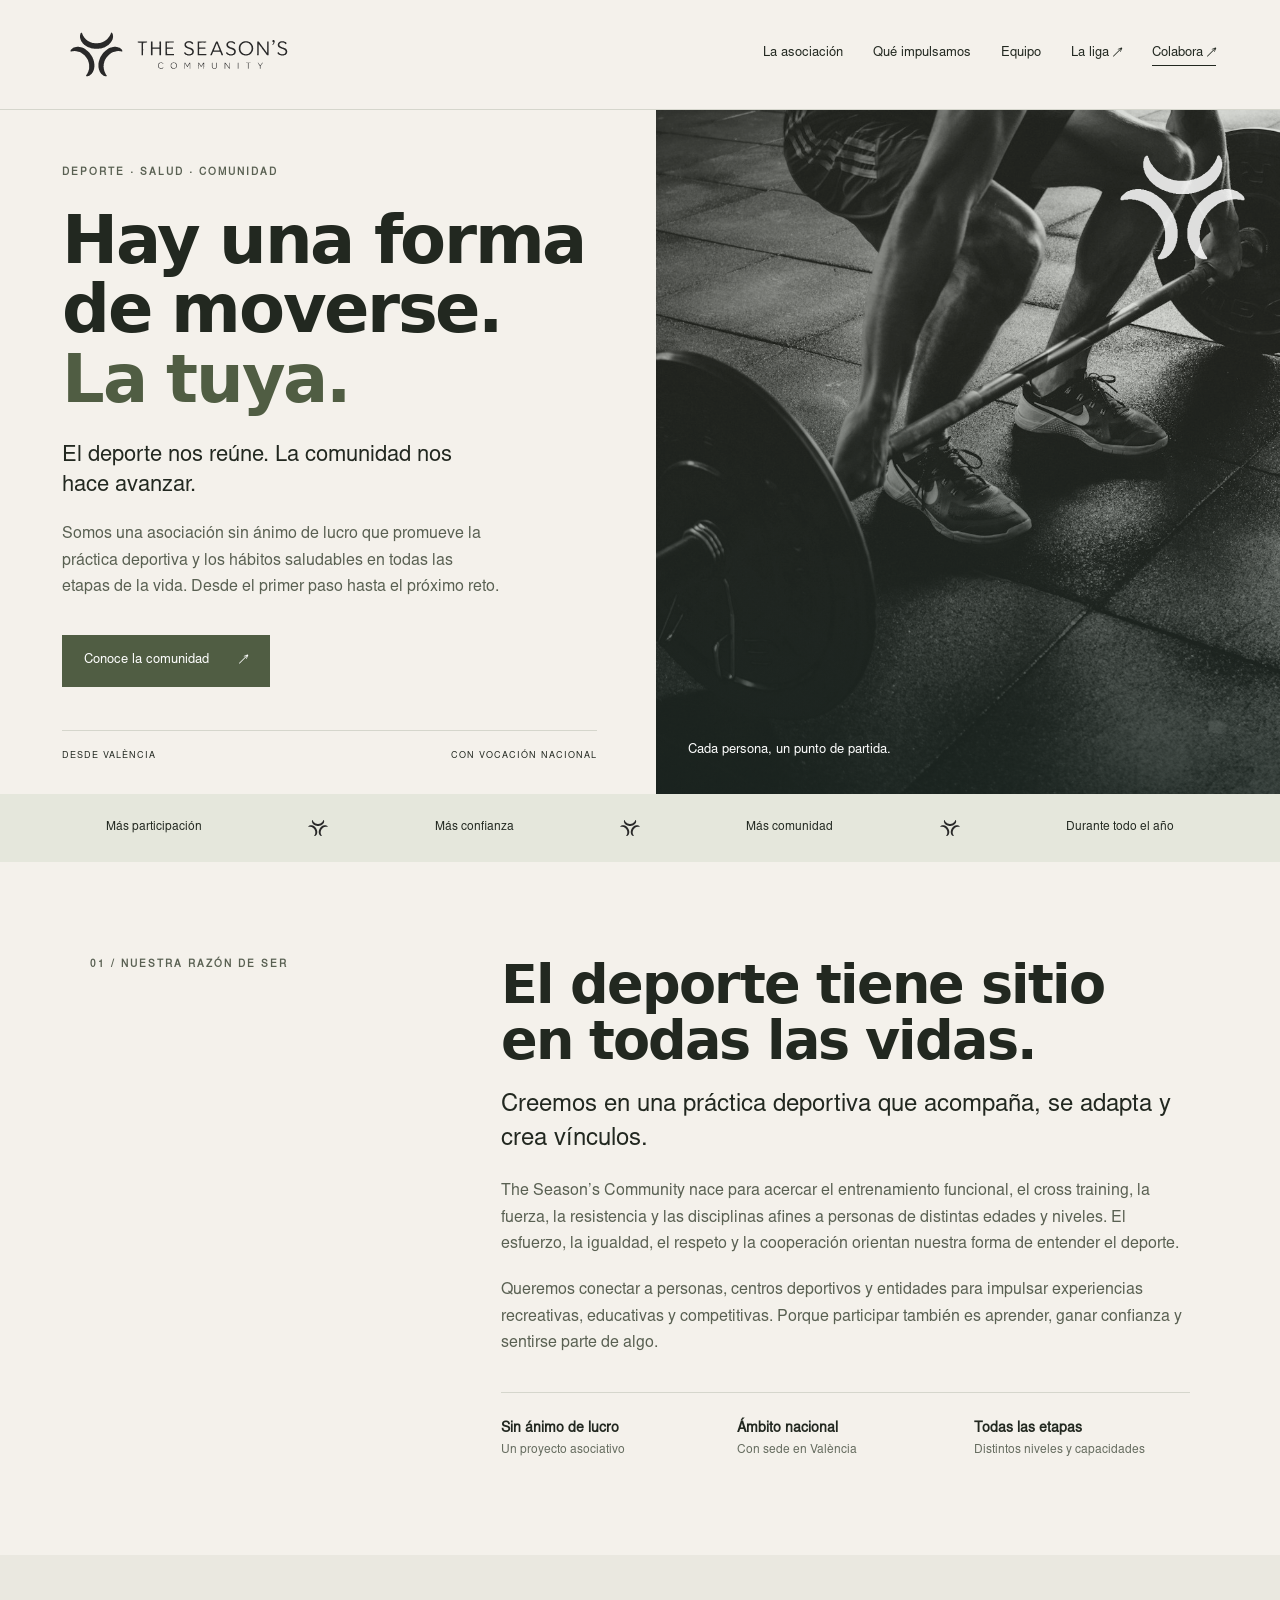
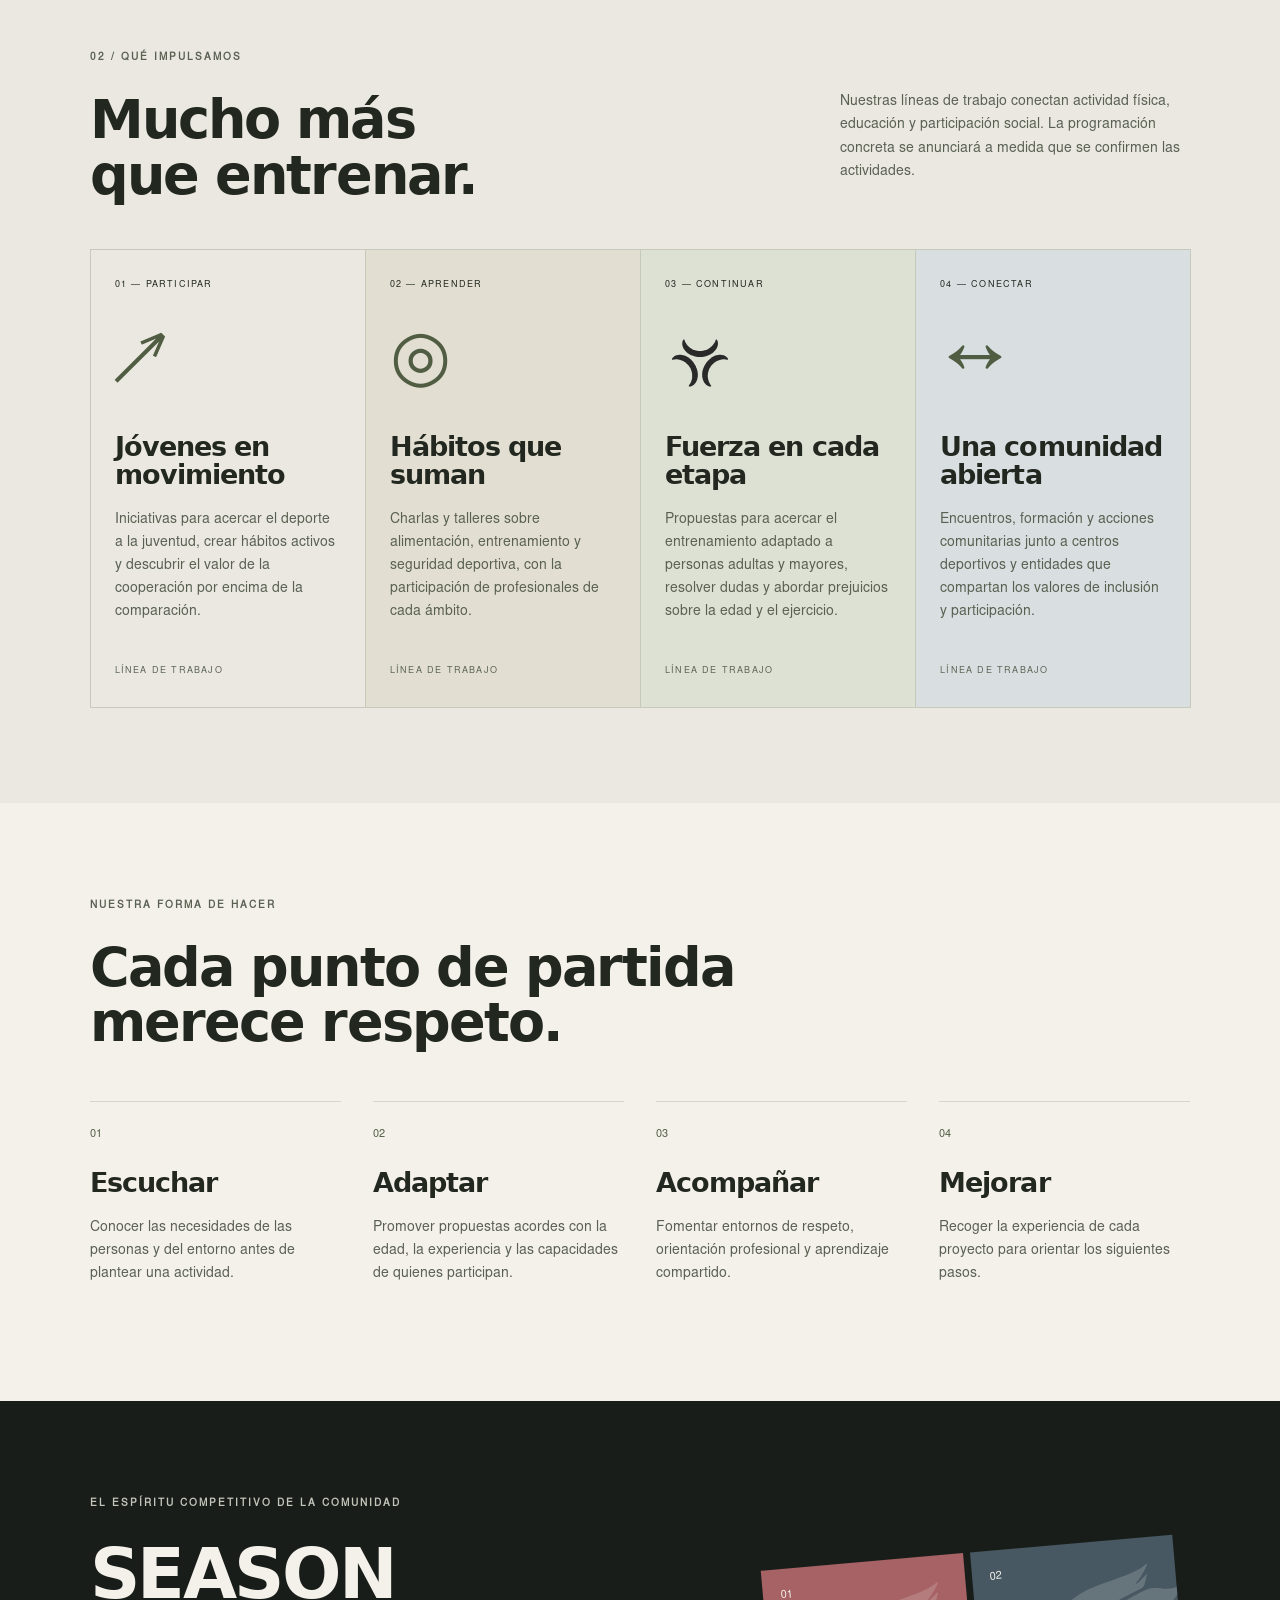
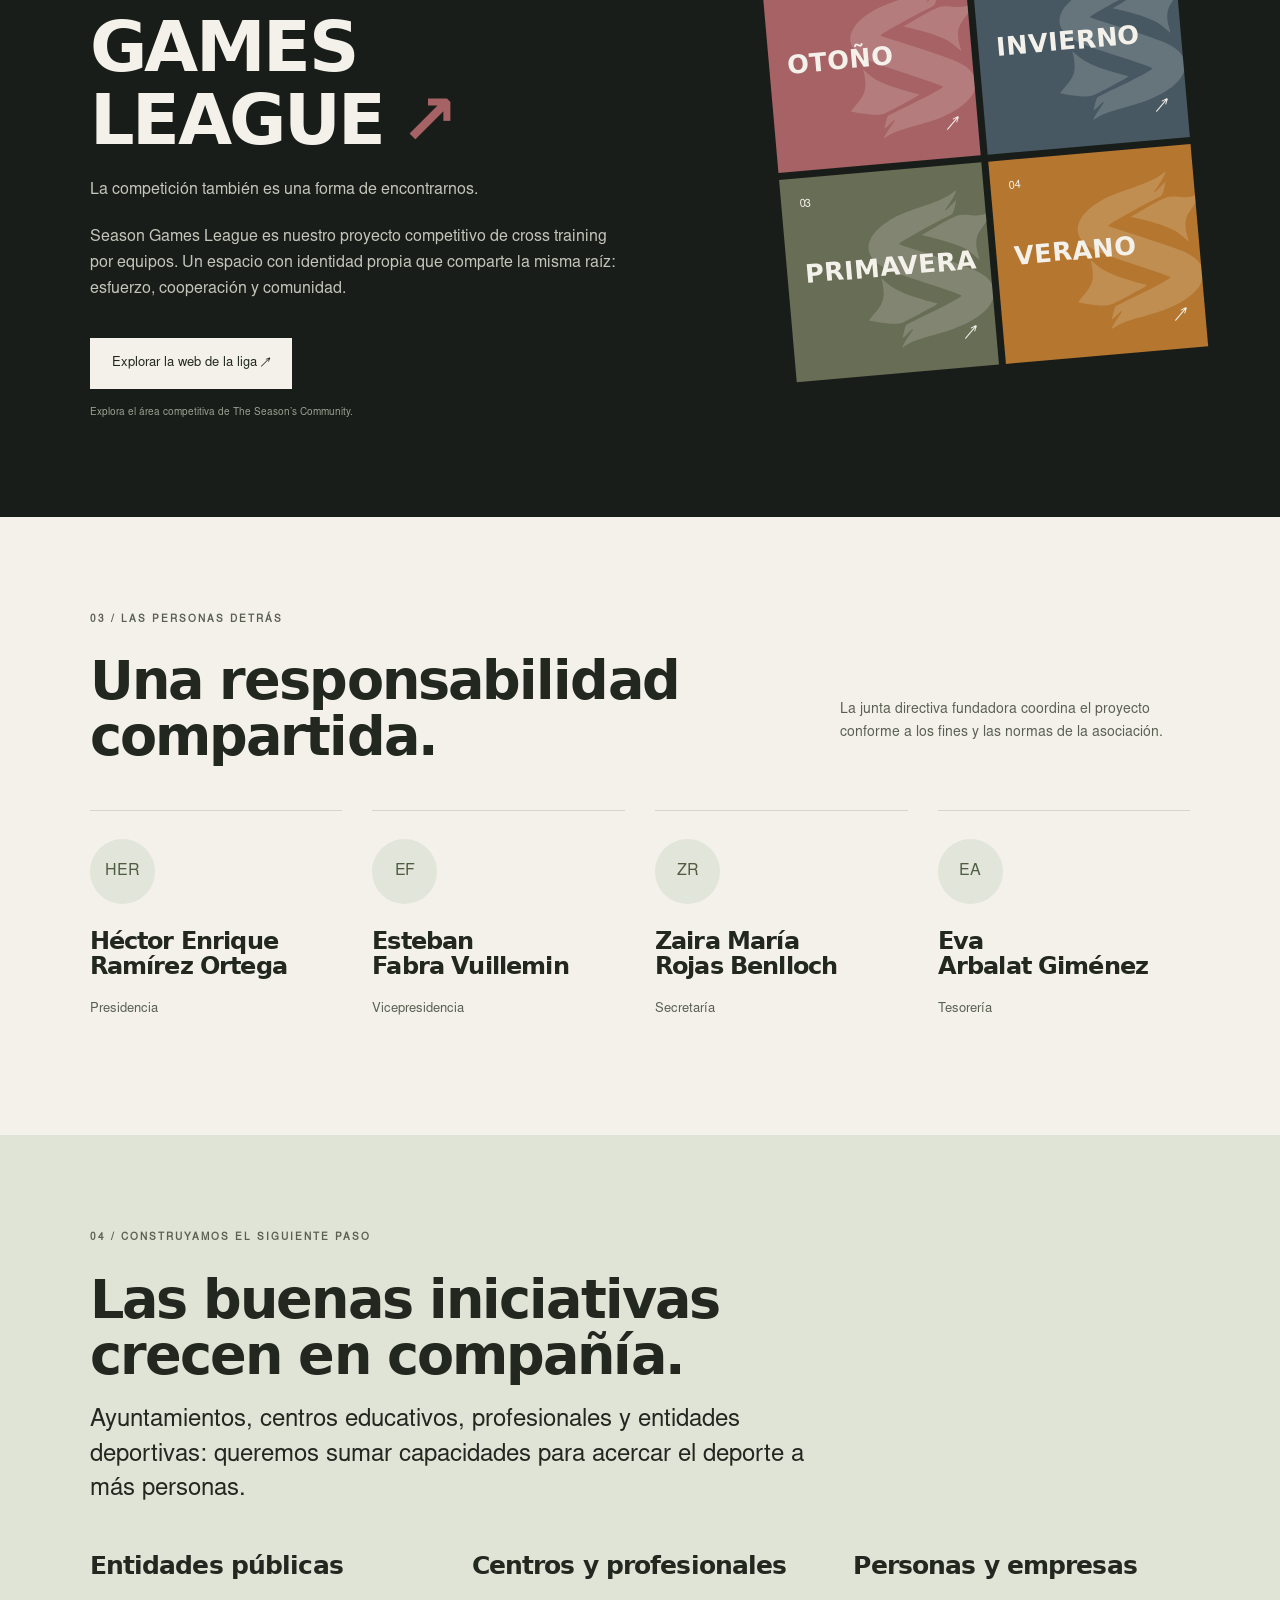
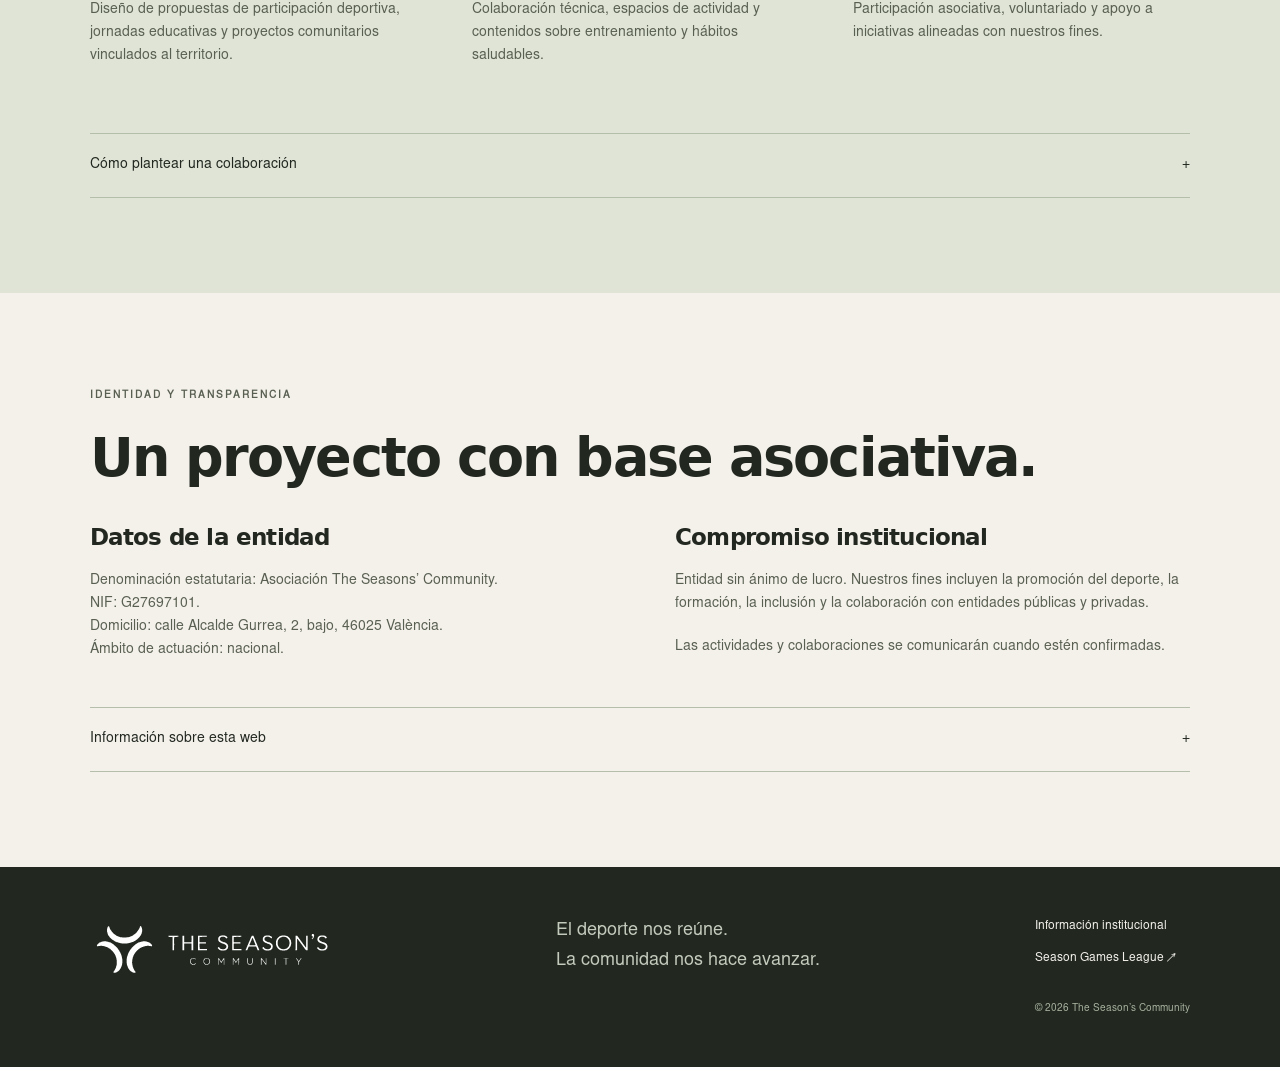
==== commit 3bd187b8: "Corrige símbolo en móviles - V3" ====
--- a/index.html
+++ b/index.html
@@ -1 +1 @@
-<!doctype html><html lang="es"><head><meta charset="utf-8"><meta name="viewport" content="width=device-width,initial-scale=1"><meta name="description" content="The Season’s Community. Asociación sin ánimo de lucro de ámbito nacional que impulsa el deporte, los hábitos saludables y la comunidad."><meta name="theme-color" content="#f4f1eb"><link rel="icon" href="assets/favicon.ico"><title>The Season’s Community — El deporte nos reúne</title><link rel="stylesheet" href="style.css"></head><body><a class="skip" href="#main">Saltar al contenido</a><header><a class="brand" href="#inicio" aria-label="The Season’s Community, inicio"><img class="brand-logo" src="assets/logo-horizontal-antracita.svg" alt="The Season’s Community"></a><button id="menu" aria-expanded="false" aria-controls="nav">Menú <span class="menu-lines" aria-hidden="true"></span></button><nav id="nav"><a href="#asociacion">La asociación</a><a href="#programas">Qué impulsamos</a><a href="#equipo">Equipo</a><a href="liga/" class="league-nav">La liga ↗</a><a href="#colaborar">Colabora ↗</a></nav></header><main id="main"><section class="hero" id="inicio"><div class="hero-copy"><p class="eyebrow">DEPORTE · SALUD · COMUNIDAD</p><h1>Hay una forma<br>de moverse.<br><em>La tuya.</em></h1><p class="intro">El deporte nos reúne. La comunidad nos hace avanzar.</p><p>Somos una asociación sin ánimo de lucro que promueve la práctica deportiva y los hábitos saludables en todas las etapas de la vida. Desde el primer paso hasta el próximo reto.</p><a class="button" href="#asociacion">Conoce la comunidad <span>↗</span></a><div class="hero-foot">DESDE VALÈNCIA <span>CON VOCACIÓN NACIONAL</span></div></div><div class="hero-art"><img src="assets/movement.jpg" alt="Entrenamiento de fuerza en un espacio deportivo"><div class="photo-label">Cada persona, un punto de partida.</div><img class="orbit community-symbol" src="assets/logo-simbolo-blanco.svg" alt="" aria-hidden="true"></div></section><div class="values-strip"><span>Más participación</span><img class="strip-symbol" src="assets/logo-simbolo-antracita.svg" alt="" aria-hidden="true"><span>Más confianza</span><img class="strip-symbol" src="assets/logo-simbolo-antracita.svg" alt="" aria-hidden="true"><span>Más comunidad</span><img class="strip-symbol" src="assets/logo-simbolo-antracita.svg" alt="" aria-hidden="true"><span>Durante todo el año</span></div><section class="section about" id="asociacion"><p class="eyebrow">01 / NUESTRA RAZÓN DE SER</p><div><h2>El deporte tiene sitio<br>en todas las vidas.</h2><p class="large">Creemos en una práctica deportiva que acompaña, se adapta y crea vínculos.</p><p>The Season’s Community nace para acercar el entrenamiento funcional, el cross training, la fuerza, la resistencia y las disciplinas afines a personas de distintas edades y niveles. El esfuerzo, la igualdad, el respeto y la cooperación orientan nuestra forma de entender el deporte.</p><p>Queremos conectar a personas, centros deportivos y entidades para impulsar experiencias recreativas, educativas y competitivas. Porque participar también es aprender, ganar confianza y sentirse parte de algo.</p><div class="facts"><div><strong>Sin ánimo de lucro</strong><span>Un proyecto asociativo</span></div><div><strong>Ámbito nacional</strong><span>Con sede en València</span></div><div><strong>Todas las etapas</strong><span>Distintos niveles y capacidades</span></div></div></div></section><section class="section programs" id="programas"><div class="section-head"><div><p class="eyebrow">02 / QUÉ IMPULSAMOS</p><h2>Mucho más<br>que entrenar.</h2></div><p>Nuestras líneas de trabajo conectan actividad física, educación y participación social. La programación concreta se anunciará a medida que se confirmen las actividades.</p></div><div class="program-grid"><article class="program"><span class="num">01 — PARTICIPAR</span><div class="glyph" aria-hidden="true">↗</div><h3>Jóvenes en movimiento</h3><p>Iniciativas para acercar el deporte a la juventud, crear hábitos activos y descubrir el valor de la cooperación por encima de la comparación.</p><span class="status">LÍNEA DE TRABAJO</span></article><article class="program"><span class="num">02 — APRENDER</span><div class="glyph" aria-hidden="true">◎</div><h3>Hábitos que suman</h3><p>Charlas y talleres sobre alimentación, entrenamiento y seguridad deportiva, con la participación de profesionales de cada ámbito.</p><span class="status">LÍNEA DE TRABAJO</span></article><article class="program"><span class="num">03 — CONTINUAR</span><div class="glyph" aria-hidden="true">✳</div><h3>Fuerza en cada etapa</h3><p>Propuestas para acercar el entrenamiento adaptado a personas adultas y mayores, resolver dudas y abordar prejuicios sobre la edad y el ejercicio.</p><span class="status">LÍNEA DE TRABAJO</span></article><article class="program"><span class="num">04 — CONECTAR</span><div class="glyph" aria-hidden="true">↔</div><h3>Una comunidad abierta</h3><p>Encuentros, formación y acciones comunitarias junto a centros deportivos y entidades que compartan los valores de inclusión y participación.</p><span class="status">LÍNEA DE TRABAJO</span></article></div></section><section class="approach section"><p class="eyebrow">NUESTRA FORMA DE HACER</p><h2>Cada punto de partida<br>merece respeto.</h2><div class="steps"><article><span>01</span><h3>Escuchar</h3><p>Conocer las necesidades de las personas y del entorno antes de plantear una actividad.</p></article><article><span>02</span><h3>Adaptar</h3><p>Promover propuestas acordes con la edad, la experiencia y las capacidades de quienes participan.</p></article><article><span>03</span><h3>Acompañar</h3><p>Fomentar entornos de respeto, orientación profesional y aprendizaje compartido.</p></article><article><span>04</span><h3>Mejorar</h3><p>Recoger la experiencia de cada proyecto para orientar los siguientes pasos.</p></article></div></section><section class="league section"><div><p class="eyebrow">EL ESPÍRITU COMPETITIVO DE LA COMUNIDAD</p><h2>SEASON<br>GAMES LEAGUE<span class="rose">↗</span></h2><p>La competición también es una forma de encontrarnos.</p><p>Season Games League es nuestro proyecto competitivo de cross training por equipos. Un espacio con identidad propia que comparte la misma raíz: esfuerzo, cooperación y comunidad.</p><a class="button light" href="liga/">Explorar la web de la liga ↗</a><small>Explora el área competitiva de The Season’s Community.</small></div><div class="seasons" aria-label="Las cuatro estaciones"><a class="season-preview" href="liga/#/edicion/otono" aria-label="Explorar edición de otoño"><img src="liga/assets/symbol.svg" alt="" aria-hidden="true"><span class="season-number">01</span><span class="season-name">OTOÑO</span><span class="season-arrow" aria-hidden="true">↗</span></a><a class="season-preview" href="liga/#/edicion/invierno" aria-label="Explorar edición de invierno"><img src="liga/assets/symbol.svg" alt="" aria-hidden="true"><span class="season-number">02</span><span class="season-name">INVIERNO</span><span class="season-arrow" aria-hidden="true">↗</span></a><a class="season-preview" href="liga/#/edicion/primavera" aria-label="Explorar edición de primavera"><img src="liga/assets/symbol.svg" alt="" aria-hidden="true"><span class="season-number">03</span><span class="season-name">PRIMAVERA</span><span class="season-arrow" aria-hidden="true">↗</span></a><a class="season-preview" href="liga/#/edicion/verano" aria-label="Explorar edición de verano"><img src="liga/assets/symbol.svg" alt="" aria-hidden="true"><span class="season-number">04</span><span class="season-name">VERANO</span><span class="season-arrow" aria-hidden="true">↗</span></a></div></section><section class="section team" id="equipo"><div class="section-head"><div><p class="eyebrow">03 / LAS PERSONAS DETRÁS</p><h2>Una responsabilidad<br>compartida.</h2></div><p>La junta directiva fundadora coordina el proyecto conforme a los fines y las normas de la asociación.</p></div><div class="people"><article><span>HER</span><h3>Héctor Enrique<br>Ramírez Ortega</h3><p>Presidencia</p></article><article><span>EF</span><h3>Esteban<br>Fabra Vuillemin</h3><p>Vicepresidencia</p></article><article><span>ZR</span><h3>Zaira María<br>Rojas Benlloch</h3><p>Secretaría</p></article><article><span>EA</span><h3>Eva<br>Arbalat Giménez</h3><p>Tesorería</p></article></div></section><section class="section collaborate" id="colaborar"><p class="eyebrow">04 / CONSTRUYAMOS EL SIGUIENTE PASO</p><h2>Las buenas iniciativas<br>crecen en compañía.</h2><p class="large">Ayuntamientos, centros educativos, profesionales y entidades deportivas: queremos sumar capacidades para acercar el deporte a más personas.</p><div class="collab-grid"><article><h3>Entidades públicas</h3><p>Diseño de propuestas de participación deportiva, jornadas educativas y proyectos comunitarios vinculados al territorio.</p></article><article><h3>Centros y profesionales</h3><p>Colaboración técnica, espacios de actividad y contenidos sobre entrenamiento y hábitos saludables.</p></article><article><h3>Personas y empresas</h3><p>Participación asociativa, voluntariado y apoyo a iniciativas alineadas con nuestros fines.</p></article></div><details><summary>Cómo plantear una colaboración <span>+</span></summary><p>Una propuesta puede partir del colectivo al que se dirige, sus necesidades, el lugar de realización y los recursos disponibles. La asociación valorará su encaje con los fines estatutarios antes de concretar compromisos.</p><p>Canal de contacto digital y convocatorias de participación: pendientes de publicación. Domicilio de la asociación: calle Alcalde Gurrea, 2, bajo, 46025 València.</p></details></section><section class="section transparency" id="transparencia"><p class="eyebrow">IDENTIDAD Y TRANSPARENCIA</p><h2>Un proyecto con base asociativa.</h2><div class="legal-grid"><div><h3>Datos de la entidad</h3><p>Denominación estatutaria: Asociación The Seasons’ Community.<br>NIF: G27697101.<br>Domicilio: calle Alcalde Gurrea, 2, bajo, 46025 València.<br>Ámbito de actuación: nacional.</p></div><div><h3>Compromiso institucional</h3><p>Entidad sin ánimo de lucro. Nuestros fines incluyen la promoción del deporte, la formación, la inclusión y la colaboración con entidades públicas y privadas.</p><p>Las actividades y colaboraciones se comunicarán cuando estén confirmadas.</p></div></div><details><summary>Información sobre esta web <span>+</span></summary><p>Esta primera versión presenta la identidad de la entidad y sus líneas de trabajo. No se anuncian inscripciones abiertas ni un calendario confirmado. El canal de contacto digital está pendiente de incorporación.</p><p>No se utilizan formularios, analítica ni cookies propias de seguimiento en esta versión. El enlace a Season Games League lleva a un sitio externo.</p></details></section></main><footer><a class="brand" href="#inicio"><img class="brand-logo" src="assets/logo-horizontal-blanco.svg" alt="The Season’s Community"></a><p>El deporte nos reúne.<br>La comunidad nos hace avanzar.</p><div><a href="#transparencia">Información institucional</a><a href="liga/">Season Games League ↗</a><small>© 2026 The Season’s Community</small></div></footer><script>const b=document.getElementById('menu'),n=document.getElementById('nav');b.addEventListener('click',()=>{const o=b.getAttribute('aria-expanded')==='true';b.setAttribute('aria-expanded',String(!o));n.classList.toggle('open',!o)});n.querySelectorAll('a').forEach(a=>a.addEventListener('click',()=>{b.setAttribute('aria-expanded','false');n.classList.remove('open')}));</script></body></html>
+<!doctype html><html lang="es"><head><meta charset="utf-8"><meta name="viewport" content="width=device-width,initial-scale=1"><meta name="description" content="The Season’s Community. Asociación sin ánimo de lucro de ámbito nacional que impulsa el deporte, los hábitos saludables y la comunidad."><meta name="theme-color" content="#f4f1eb"><link rel="icon" href="assets/favicon.ico"><title>The Season’s Community — El deporte nos reúne</title><link rel="stylesheet" href="style.css?v=3"></head><body><a class="skip" href="#main">Saltar al contenido</a><header><a class="brand" href="#inicio" aria-label="The Season’s Community, inicio"><img class="brand-logo" src="assets/logo-horizontal-antracita.svg" alt="The Season’s Community"></a><button id="menu" aria-expanded="false" aria-controls="nav">Menú <span class="menu-lines" aria-hidden="true"></span></button><nav id="nav"><a href="#asociacion">La asociación</a><a href="#programas">Qué impulsamos</a><a href="#equipo">Equipo</a><a href="liga/" class="league-nav">La liga ↗</a><a href="#colaborar">Colabora ↗</a></nav></header><main id="main"><section class="hero" id="inicio"><div class="hero-copy"><p class="eyebrow">DEPORTE · SALUD · COMUNIDAD</p><h1>Hay una forma<br>de moverse.<br><em>La tuya.</em></h1><p class="intro">El deporte nos reúne. La comunidad nos hace avanzar.</p><p>Somos una asociación sin ánimo de lucro que promueve la práctica deportiva y los hábitos saludables en todas las etapas de la vida. Desde el primer paso hasta el próximo reto.</p><a class="button" href="#asociacion">Conoce la comunidad <span>↗</span></a><div class="hero-foot">DESDE VALÈNCIA <span>CON VOCACIÓN NACIONAL</span></div></div><div class="hero-art"><img src="assets/movement.jpg" alt="Entrenamiento de fuerza en un espacio deportivo"><div class="photo-label">Cada persona, un punto de partida.</div><img class="orbit community-symbol" src="assets/logo-simbolo-blanco.svg" alt="" aria-hidden="true"></div></section><div class="values-strip"><span>Más participación</span><img class="strip-symbol" src="assets/logo-simbolo-antracita.svg" alt="" aria-hidden="true"><span>Más confianza</span><img class="strip-symbol" src="assets/logo-simbolo-antracita.svg" alt="" aria-hidden="true"><span>Más comunidad</span><img class="strip-symbol" src="assets/logo-simbolo-antracita.svg" alt="" aria-hidden="true"><span>Durante todo el año</span></div><section class="section about" id="asociacion"><p class="eyebrow">01 / NUESTRA RAZÓN DE SER</p><div><h2>El deporte tiene sitio<br>en todas las vidas.</h2><p class="large">Creemos en una práctica deportiva que acompaña, se adapta y crea vínculos.</p><p>The Season’s Community nace para acercar el entrenamiento funcional, el cross training, la fuerza, la resistencia y las disciplinas afines a personas de distintas edades y niveles. El esfuerzo, la igualdad, el respeto y la cooperación orientan nuestra forma de entender el deporte.</p><p>Queremos conectar a personas, centros deportivos y entidades para impulsar experiencias recreativas, educativas y competitivas. Porque participar también es aprender, ganar confianza y sentirse parte de algo.</p><div class="facts"><div><strong>Sin ánimo de lucro</strong><span>Un proyecto asociativo</span></div><div><strong>Ámbito nacional</strong><span>Con sede en València</span></div><div><strong>Todas las etapas</strong><span>Distintos niveles y capacidades</span></div></div></div></section><section class="section programs" id="programas"><div class="section-head"><div><p class="eyebrow">02 / QUÉ IMPULSAMOS</p><h2>Mucho más<br>que entrenar.</h2></div><p>Nuestras líneas de trabajo conectan actividad física, educación y participación social. La programación concreta se anunciará a medida que se confirmen las actividades.</p></div><div class="program-grid"><article class="program"><span class="num">01 — PARTICIPAR</span><div class="glyph" aria-hidden="true">↗</div><h3>Jóvenes en movimiento</h3><p>Iniciativas para acercar el deporte a la juventud, crear hábitos activos y descubrir el valor de la cooperación por encima de la comparación.</p><span class="status">LÍNEA DE TRABAJO</span></article><article class="program"><span class="num">02 — APRENDER</span><div class="glyph" aria-hidden="true">◎</div><h3>Hábitos que suman</h3><p>Charlas y talleres sobre alimentación, entrenamiento y seguridad deportiva, con la participación de profesionales de cada ámbito.</p><span class="status">LÍNEA DE TRABAJO</span></article><article class="program"><span class="num">03 — CONTINUAR</span><div class="glyph" aria-hidden="true"><img class="program-symbol" src="assets/logo-simbolo-antracita.svg" alt=""></div><h3>Fuerza en cada etapa</h3><p>Propuestas para acercar el entrenamiento adaptado a personas adultas y mayores, resolver dudas y abordar prejuicios sobre la edad y el ejercicio.</p><span class="status">LÍNEA DE TRABAJO</span></article><article class="program"><span class="num">04 — CONECTAR</span><div class="glyph" aria-hidden="true">↔</div><h3>Una comunidad abierta</h3><p>Encuentros, formación y acciones comunitarias junto a centros deportivos y entidades que compartan los valores de inclusión y participación.</p><span class="status">LÍNEA DE TRABAJO</span></article></div></section><section class="approach section"><p class="eyebrow">NUESTRA FORMA DE HACER</p><h2>Cada punto de partida<br>merece respeto.</h2><div class="steps"><article><span>01</span><h3>Escuchar</h3><p>Conocer las necesidades de las personas y del entorno antes de plantear una actividad.</p></article><article><span>02</span><h3>Adaptar</h3><p>Promover propuestas acordes con la edad, la experiencia y las capacidades de quienes participan.</p></article><article><span>03</span><h3>Acompañar</h3><p>Fomentar entornos de respeto, orientación profesional y aprendizaje compartido.</p></article><article><span>04</span><h3>Mejorar</h3><p>Recoger la experiencia de cada proyecto para orientar los siguientes pasos.</p></article></div></section><section class="league section"><div><p class="eyebrow">EL ESPÍRITU COMPETITIVO DE LA COMUNIDAD</p><h2>SEASON<br>GAMES LEAGUE<span class="rose">↗</span></h2><p>La competición también es una forma de encontrarnos.</p><p>Season Games League es nuestro proyecto competitivo de cross training por equipos. Un espacio con identidad propia que comparte la misma raíz: esfuerzo, cooperación y comunidad.</p><a class="button light" href="liga/">Explorar la web de la liga ↗</a><small>Explora el área competitiva de The Season’s Community.</small></div><div class="seasons" aria-label="Las cuatro estaciones"><a class="season-preview" href="liga/#/edicion/otono" aria-label="Explorar edición de otoño"><img src="liga/assets/symbol.svg" alt="" aria-hidden="true"><span class="season-number">01</span><span class="season-name">OTOÑO</span><span class="season-arrow" aria-hidden="true">↗</span></a><a class="season-preview" href="liga/#/edicion/invierno" aria-label="Explorar edición de invierno"><img src="liga/assets/symbol.svg" alt="" aria-hidden="true"><span class="season-number">02</span><span class="season-name">INVIERNO</span><span class="season-arrow" aria-hidden="true">↗</span></a><a class="season-preview" href="liga/#/edicion/primavera" aria-label="Explorar edición de primavera"><img src="liga/assets/symbol.svg" alt="" aria-hidden="true"><span class="season-number">03</span><span class="season-name">PRIMAVERA</span><span class="season-arrow" aria-hidden="true">↗</span></a><a class="season-preview" href="liga/#/edicion/verano" aria-label="Explorar edición de verano"><img src="liga/assets/symbol.svg" alt="" aria-hidden="true"><span class="season-number">04</span><span class="season-name">VERANO</span><span class="season-arrow" aria-hidden="true">↗</span></a></div></section><section class="section team" id="equipo"><div class="section-head"><div><p class="eyebrow">03 / LAS PERSONAS DETRÁS</p><h2>Una responsabilidad<br>compartida.</h2></div><p>La junta directiva fundadora coordina el proyecto conforme a los fines y las normas de la asociación.</p></div><div class="people"><article><span>HER</span><h3>Héctor Enrique<br>Ramírez Ortega</h3><p>Presidencia</p></article><article><span>EF</span><h3>Esteban<br>Fabra Vuillemin</h3><p>Vicepresidencia</p></article><article><span>ZR</span><h3>Zaira María<br>Rojas Benlloch</h3><p>Secretaría</p></article><article><span>EA</span><h3>Eva<br>Arbalat Giménez</h3><p>Tesorería</p></article></div></section><section class="section collaborate" id="colaborar"><p class="eyebrow">04 / CONSTRUYAMOS EL SIGUIENTE PASO</p><h2>Las buenas iniciativas<br>crecen en compañía.</h2><p class="large">Ayuntamientos, centros educativos, profesionales y entidades deportivas: queremos sumar capacidades para acercar el deporte a más personas.</p><div class="collab-grid"><article><h3>Entidades públicas</h3><p>Diseño de propuestas de participación deportiva, jornadas educativas y proyectos comunitarios vinculados al territorio.</p></article><article><h3>Centros y profesionales</h3><p>Colaboración técnica, espacios de actividad y contenidos sobre entrenamiento y hábitos saludables.</p></article><article><h3>Personas y empresas</h3><p>Participación asociativa, voluntariado y apoyo a iniciativas alineadas con nuestros fines.</p></article></div><details><summary>Cómo plantear una colaboración <span>+</span></summary><p>Una propuesta puede partir del colectivo al que se dirige, sus necesidades, el lugar de realización y los recursos disponibles. La asociación valorará su encaje con los fines estatutarios antes de concretar compromisos.</p><p>Canal de contacto digital y convocatorias de participación: pendientes de publicación. Domicilio de la asociación: calle Alcalde Gurrea, 2, bajo, 46025 València.</p></details></section><section class="section transparency" id="transparencia"><p class="eyebrow">IDENTIDAD Y TRANSPARENCIA</p><h2>Un proyecto con base asociativa.</h2><div class="legal-grid"><div><h3>Datos de la entidad</h3><p>Denominación estatutaria: Asociación The Seasons’ Community.<br>NIF: G27697101.<br>Domicilio: calle Alcalde Gurrea, 2, bajo, 46025 València.<br>Ámbito de actuación: nacional.</p></div><div><h3>Compromiso institucional</h3><p>Entidad sin ánimo de lucro. Nuestros fines incluyen la promoción del deporte, la formación, la inclusión y la colaboración con entidades públicas y privadas.</p><p>Las actividades y colaboraciones se comunicarán cuando estén confirmadas.</p></div></div><details><summary>Información sobre esta web <span>+</span></summary><p>Esta primera versión presenta la identidad de la entidad y sus líneas de trabajo. No se anuncian inscripciones abiertas ni un calendario confirmado. El canal de contacto digital está pendiente de incorporación.</p><p>No se utilizan formularios, analítica ni cookies propias de seguimiento en esta versión. El enlace a Season Games League lleva a un sitio externo.</p></details></section></main><footer><a class="brand" href="#inicio"><img class="brand-logo" src="assets/logo-horizontal-blanco.svg" alt="The Season’s Community"></a><p>El deporte nos reúne.<br>La comunidad nos hace avanzar.</p><div><a href="#transparencia">Información institucional</a><a href="liga/">Season Games League ↗</a><small>© 2026 The Season’s Community</small></div></footer><script>const b=document.getElementById('menu'),n=document.getElementById('nav');b.addEventListener('click',()=>{const o=b.getAttribute('aria-expanded')==='true';b.setAttribute('aria-expanded',String(!o));n.classList.toggle('open',!o)});n.querySelectorAll('a').forEach(a=>a.addEventListener('click',()=>{b.setAttribute('aria-expanded','false');n.classList.remove('open')}));</script></body></html>
--- a/style.css
+++ b/style.css
@@ -19,3 +19,5 @@
 .seasons .season-preview:hover{transform:translateY(-3px)}
 @media(max-width:650px){.seasons .season-preview{aspect-ratio:1.35}.seasons .season-name{font-size:clamp(19px,5vw,29px)}}
 @media(prefers-reduced-motion:reduce){.seasons .season-preview{transition:none}}
+
+.program-symbol{display:block;width:70px;height:70px;object-fit:contain}@media(max-width:650px){.program-symbol{width:55px;height:55px}}
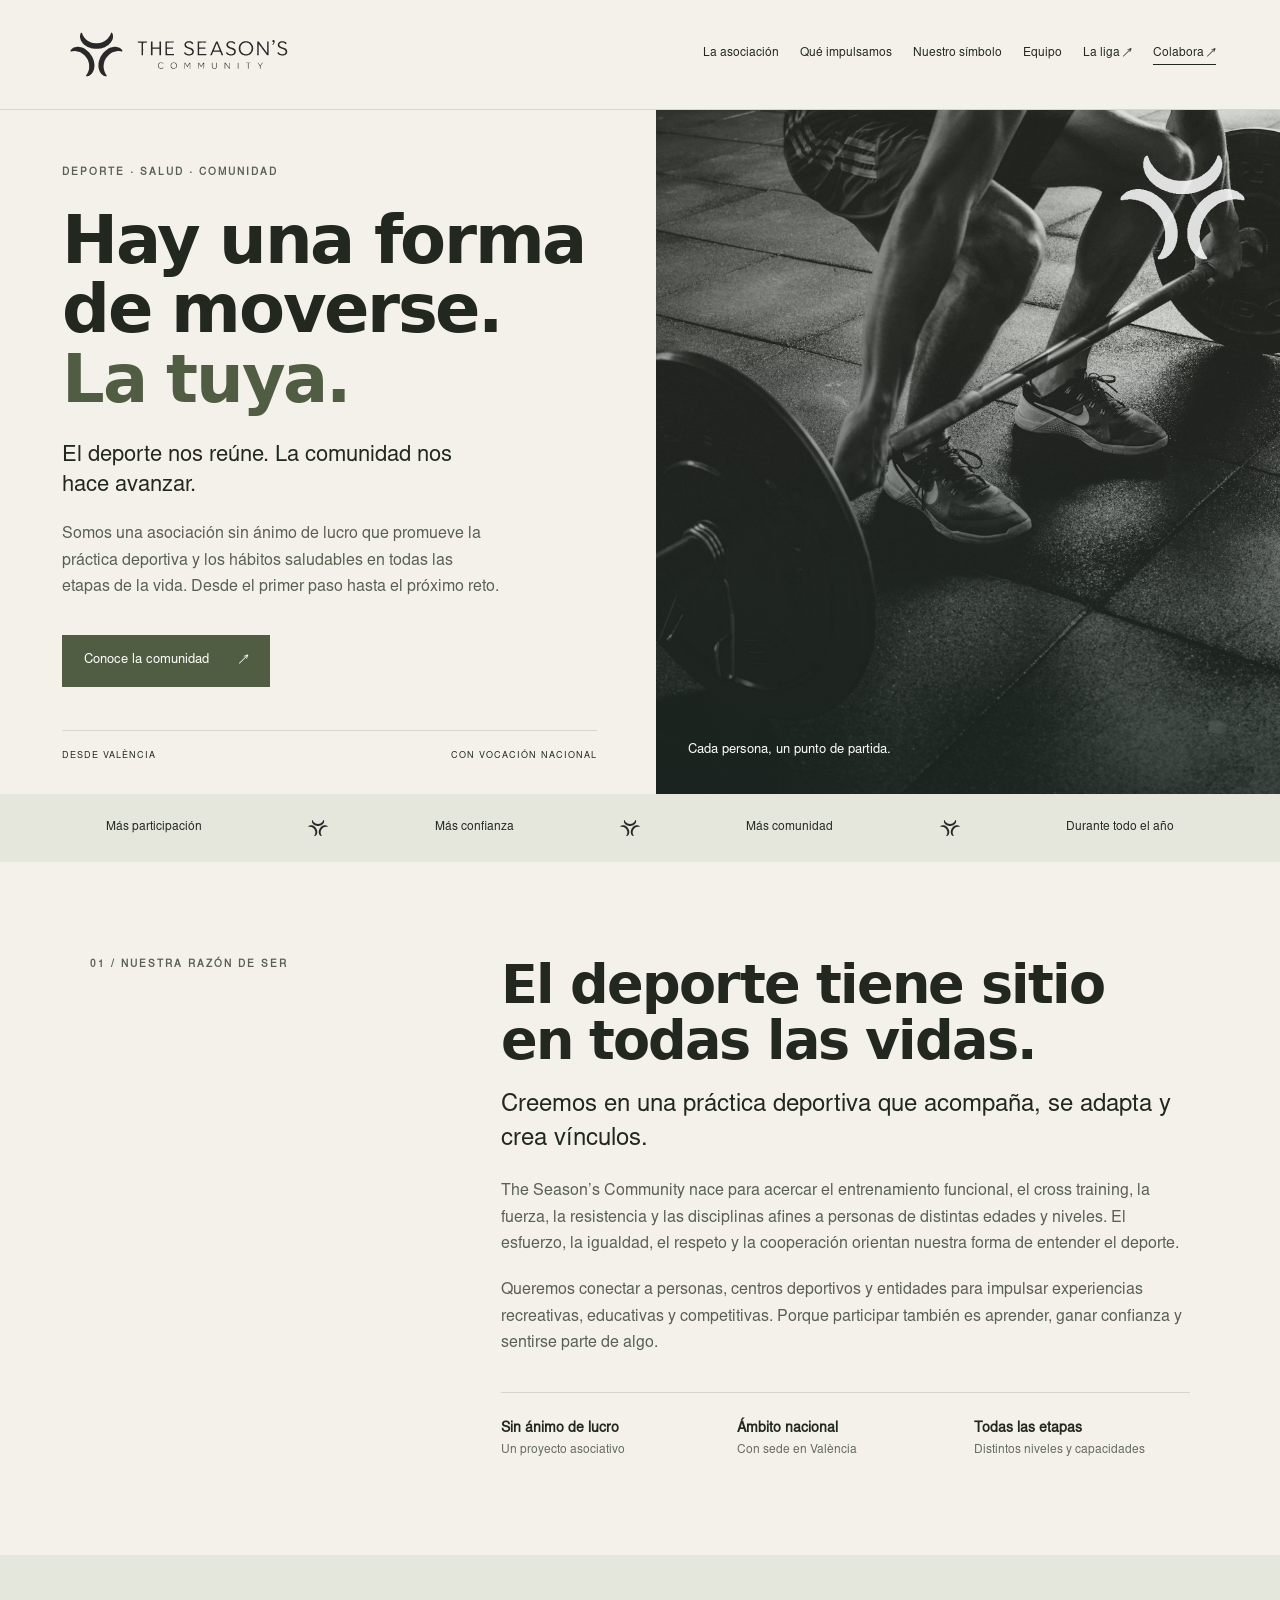
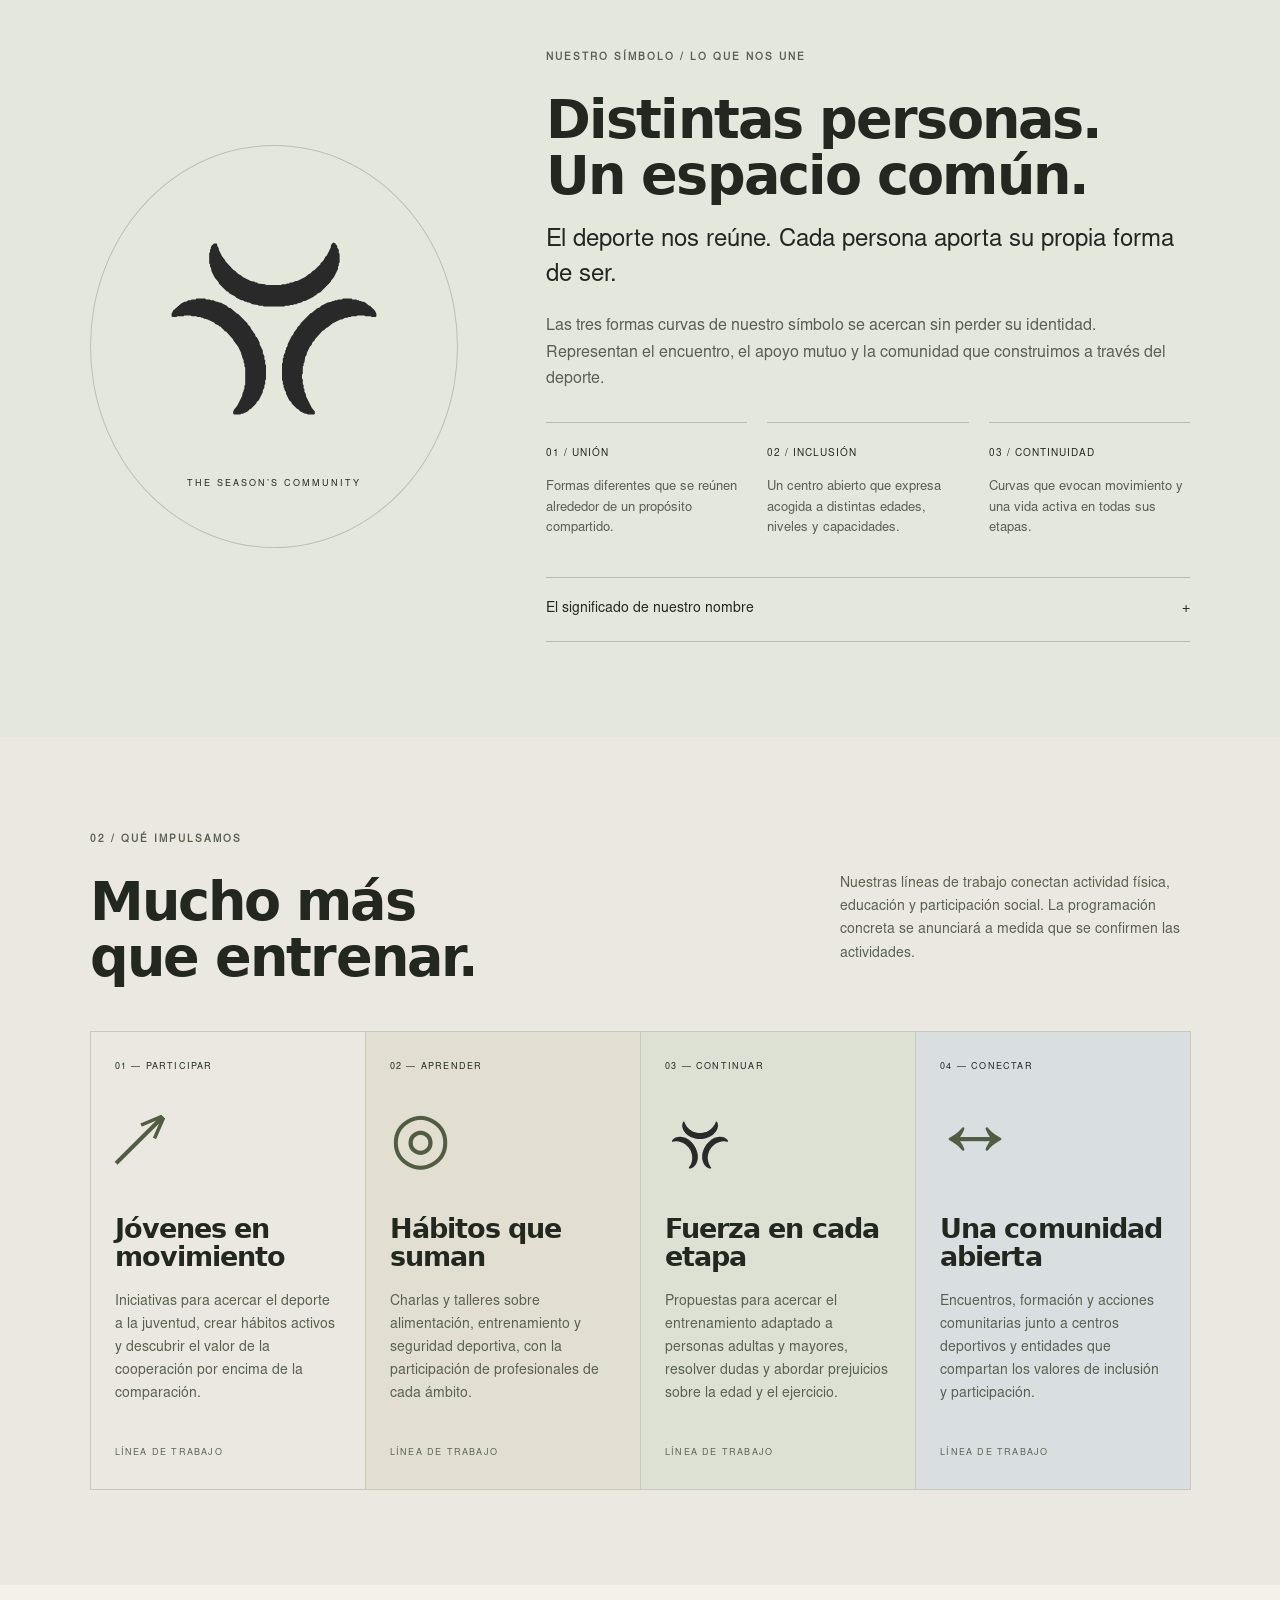
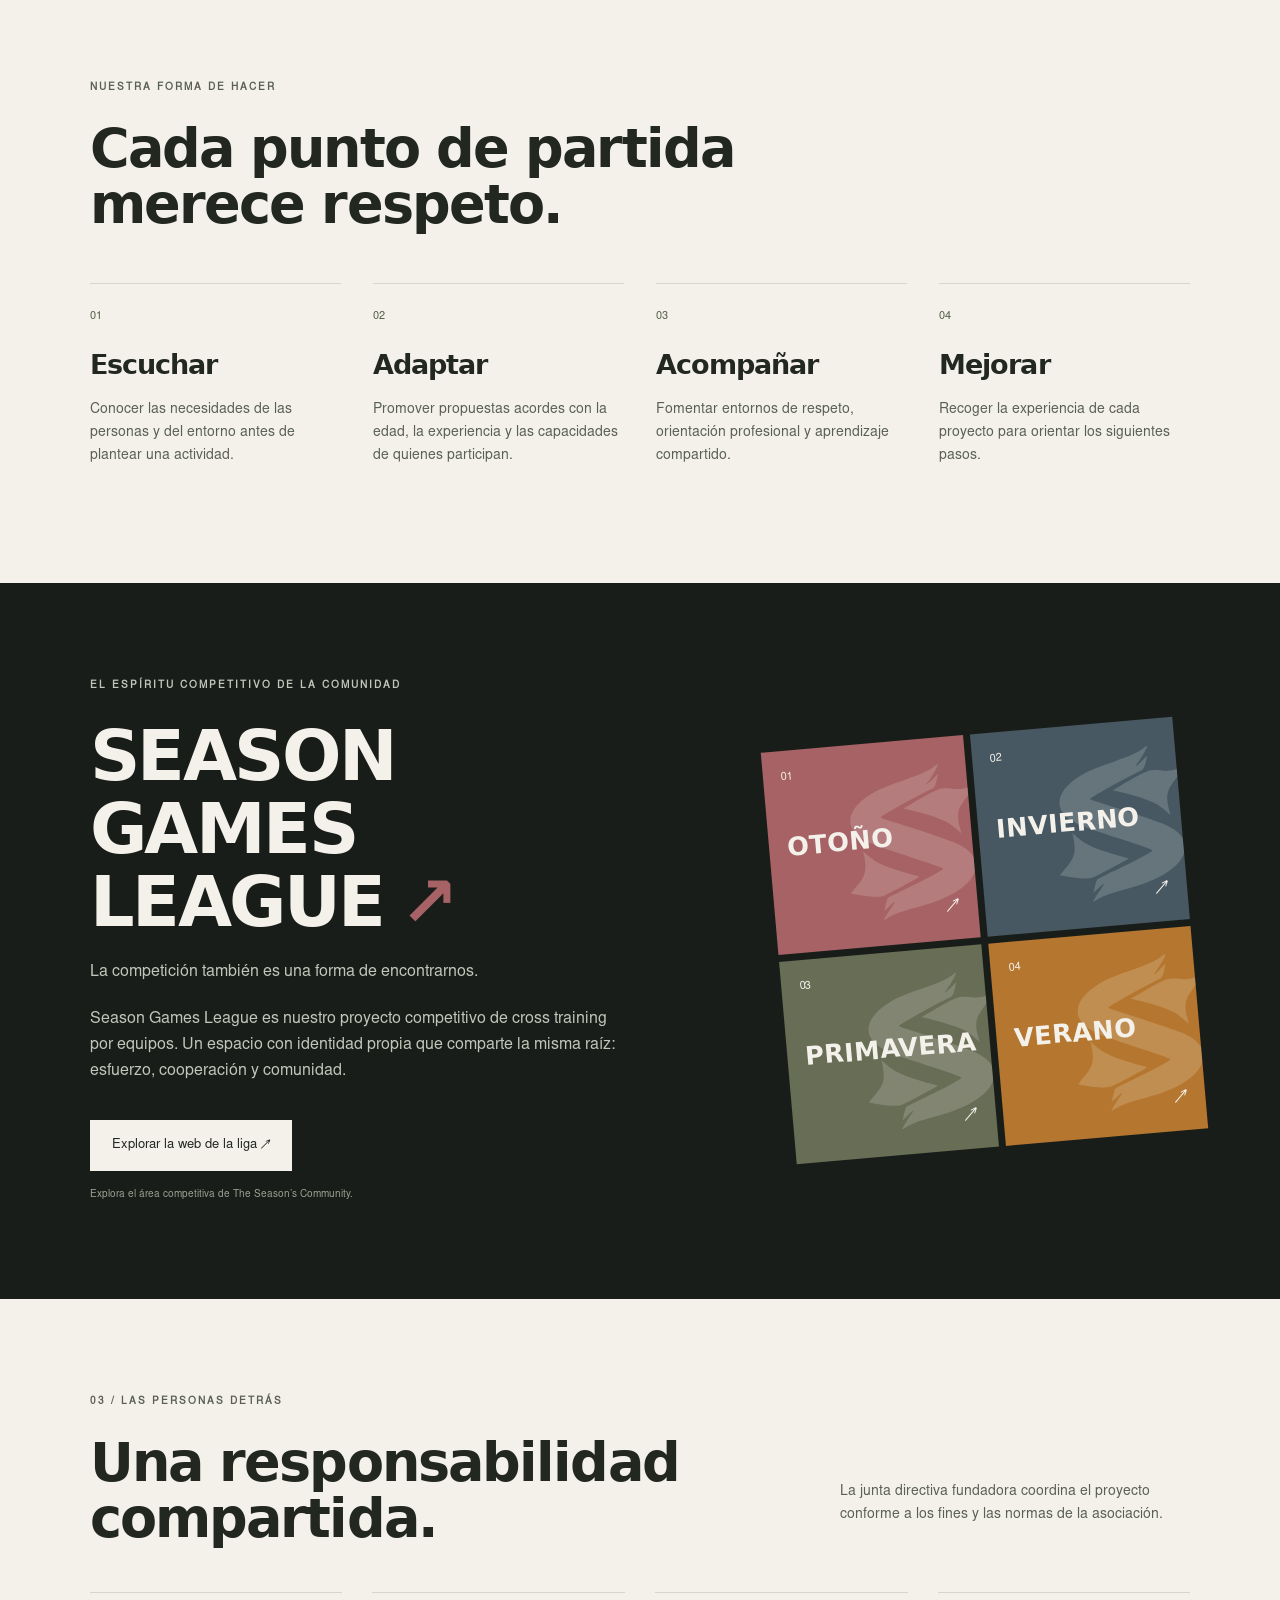
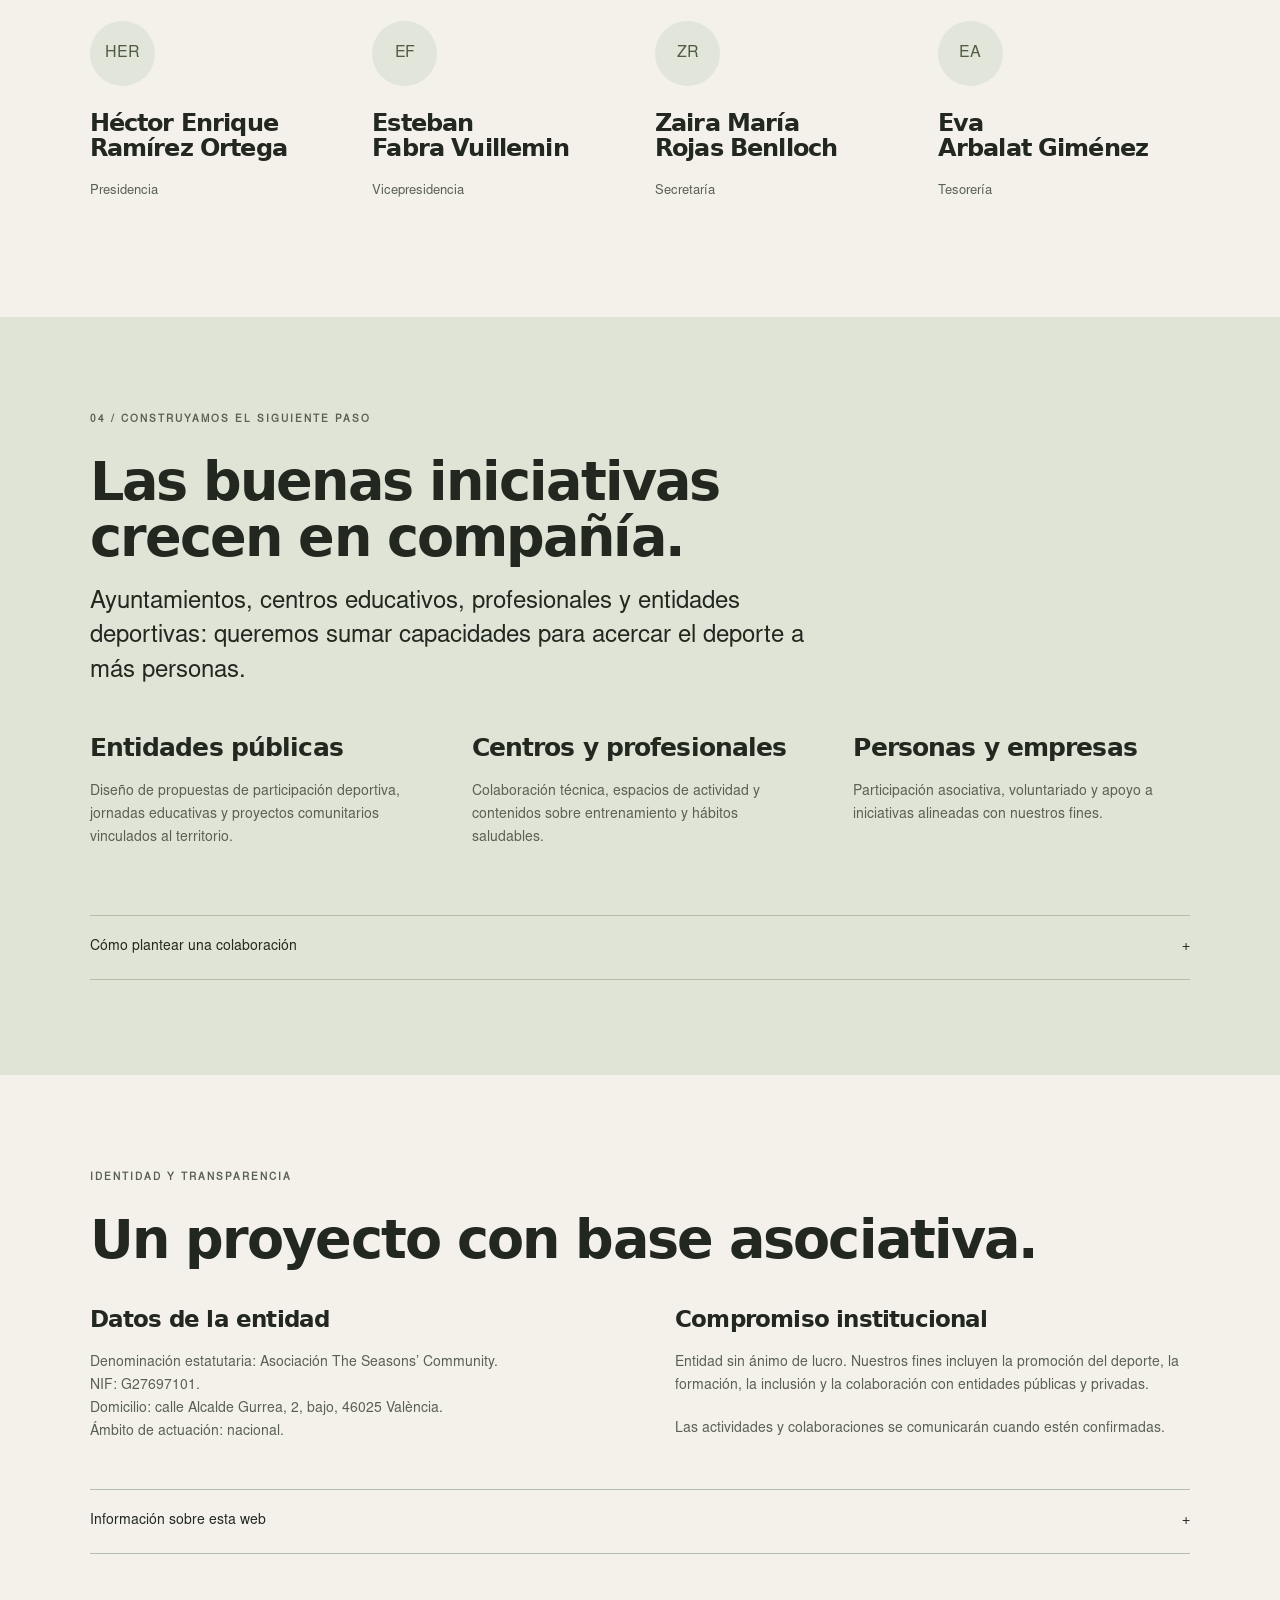
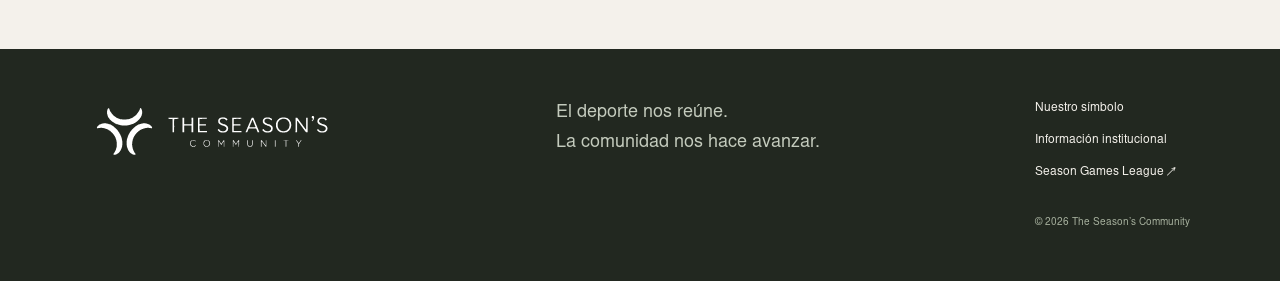
==== commit 4c1c0b74: "Actualización logo" ====
--- a/index.html
+++ b/index.html
@@ -1 +1 @@
-<!doctype html><html lang="es"><head><meta charset="utf-8"><meta name="viewport" content="width=device-width,initial-scale=1"><meta name="description" content="The Season’s Community. Asociación sin ánimo de lucro de ámbito nacional que impulsa el deporte, los hábitos saludables y la comunidad."><meta name="theme-color" content="#f4f1eb"><link rel="icon" href="assets/favicon.ico"><title>The Season’s Community — El deporte nos reúne</title><link rel="stylesheet" href="style.css?v=3"></head><body><a class="skip" href="#main">Saltar al contenido</a><header><a class="brand" href="#inicio" aria-label="The Season’s Community, inicio"><img class="brand-logo" src="assets/logo-horizontal-antracita.svg" alt="The Season’s Community"></a><button id="menu" aria-expanded="false" aria-controls="nav">Menú <span class="menu-lines" aria-hidden="true"></span></button><nav id="nav"><a href="#asociacion">La asociación</a><a href="#programas">Qué impulsamos</a><a href="#equipo">Equipo</a><a href="liga/" class="league-nav">La liga ↗</a><a href="#colaborar">Colabora ↗</a></nav></header><main id="main"><section class="hero" id="inicio"><div class="hero-copy"><p class="eyebrow">DEPORTE · SALUD · COMUNIDAD</p><h1>Hay una forma<br>de moverse.<br><em>La tuya.</em></h1><p class="intro">El deporte nos reúne. La comunidad nos hace avanzar.</p><p>Somos una asociación sin ánimo de lucro que promueve la práctica deportiva y los hábitos saludables en todas las etapas de la vida. Desde el primer paso hasta el próximo reto.</p><a class="button" href="#asociacion">Conoce la comunidad <span>↗</span></a><div class="hero-foot">DESDE VALÈNCIA <span>CON VOCACIÓN NACIONAL</span></div></div><div class="hero-art"><img src="assets/movement.jpg" alt="Entrenamiento de fuerza en un espacio deportivo"><div class="photo-label">Cada persona, un punto de partida.</div><img class="orbit community-symbol" src="assets/logo-simbolo-blanco.svg" alt="" aria-hidden="true"></div></section><div class="values-strip"><span>Más participación</span><img class="strip-symbol" src="assets/logo-simbolo-antracita.svg" alt="" aria-hidden="true"><span>Más confianza</span><img class="strip-symbol" src="assets/logo-simbolo-antracita.svg" alt="" aria-hidden="true"><span>Más comunidad</span><img class="strip-symbol" src="assets/logo-simbolo-antracita.svg" alt="" aria-hidden="true"><span>Durante todo el año</span></div><section class="section about" id="asociacion"><p class="eyebrow">01 / NUESTRA RAZÓN DE SER</p><div><h2>El deporte tiene sitio<br>en todas las vidas.</h2><p class="large">Creemos en una práctica deportiva que acompaña, se adapta y crea vínculos.</p><p>The Season’s Community nace para acercar el entrenamiento funcional, el cross training, la fuerza, la resistencia y las disciplinas afines a personas de distintas edades y niveles. El esfuerzo, la igualdad, el respeto y la cooperación orientan nuestra forma de entender el deporte.</p><p>Queremos conectar a personas, centros deportivos y entidades para impulsar experiencias recreativas, educativas y competitivas. Porque participar también es aprender, ganar confianza y sentirse parte de algo.</p><div class="facts"><div><strong>Sin ánimo de lucro</strong><span>Un proyecto asociativo</span></div><div><strong>Ámbito nacional</strong><span>Con sede en València</span></div><div><strong>Todas las etapas</strong><span>Distintos niveles y capacidades</span></div></div></div></section><section class="section programs" id="programas"><div class="section-head"><div><p class="eyebrow">02 / QUÉ IMPULSAMOS</p><h2>Mucho más<br>que entrenar.</h2></div><p>Nuestras líneas de trabajo conectan actividad física, educación y participación social. La programación concreta se anunciará a medida que se confirmen las actividades.</p></div><div class="program-grid"><article class="program"><span class="num">01 — PARTICIPAR</span><div class="glyph" aria-hidden="true">↗</div><h3>Jóvenes en movimiento</h3><p>Iniciativas para acercar el deporte a la juventud, crear hábitos activos y descubrir el valor de la cooperación por encima de la comparación.</p><span class="status">LÍNEA DE TRABAJO</span></article><article class="program"><span class="num">02 — APRENDER</span><div class="glyph" aria-hidden="true">◎</div><h3>Hábitos que suman</h3><p>Charlas y talleres sobre alimentación, entrenamiento y seguridad deportiva, con la participación de profesionales de cada ámbito.</p><span class="status">LÍNEA DE TRABAJO</span></article><article class="program"><span class="num">03 — CONTINUAR</span><div class="glyph" aria-hidden="true"><img class="program-symbol" src="assets/logo-simbolo-antracita.svg" alt=""></div><h3>Fuerza en cada etapa</h3><p>Propuestas para acercar el entrenamiento adaptado a personas adultas y mayores, resolver dudas y abordar prejuicios sobre la edad y el ejercicio.</p><span class="status">LÍNEA DE TRABAJO</span></article><article class="program"><span class="num">04 — CONECTAR</span><div class="glyph" aria-hidden="true">↔</div><h3>Una comunidad abierta</h3><p>Encuentros, formación y acciones comunitarias junto a centros deportivos y entidades que compartan los valores de inclusión y participación.</p><span class="status">LÍNEA DE TRABAJO</span></article></div></section><section class="approach section"><p class="eyebrow">NUESTRA FORMA DE HACER</p><h2>Cada punto de partida<br>merece respeto.</h2><div class="steps"><article><span>01</span><h3>Escuchar</h3><p>Conocer las necesidades de las personas y del entorno antes de plantear una actividad.</p></article><article><span>02</span><h3>Adaptar</h3><p>Promover propuestas acordes con la edad, la experiencia y las capacidades de quienes participan.</p></article><article><span>03</span><h3>Acompañar</h3><p>Fomentar entornos de respeto, orientación profesional y aprendizaje compartido.</p></article><article><span>04</span><h3>Mejorar</h3><p>Recoger la experiencia de cada proyecto para orientar los siguientes pasos.</p></article></div></section><section class="league section"><div><p class="eyebrow">EL ESPÍRITU COMPETITIVO DE LA COMUNIDAD</p><h2>SEASON<br>GAMES LEAGUE<span class="rose">↗</span></h2><p>La competición también es una forma de encontrarnos.</p><p>Season Games League es nuestro proyecto competitivo de cross training por equipos. Un espacio con identidad propia que comparte la misma raíz: esfuerzo, cooperación y comunidad.</p><a class="button light" href="liga/">Explorar la web de la liga ↗</a><small>Explora el área competitiva de The Season’s Community.</small></div><div class="seasons" aria-label="Las cuatro estaciones"><a class="season-preview" href="liga/#/edicion/otono" aria-label="Explorar edición de otoño"><img src="liga/assets/symbol.svg" alt="" aria-hidden="true"><span class="season-number">01</span><span class="season-name">OTOÑO</span><span class="season-arrow" aria-hidden="true">↗</span></a><a class="season-preview" href="liga/#/edicion/invierno" aria-label="Explorar edición de invierno"><img src="liga/assets/symbol.svg" alt="" aria-hidden="true"><span class="season-number">02</span><span class="season-name">INVIERNO</span><span class="season-arrow" aria-hidden="true">↗</span></a><a class="season-preview" href="liga/#/edicion/primavera" aria-label="Explorar edición de primavera"><img src="liga/assets/symbol.svg" alt="" aria-hidden="true"><span class="season-number">03</span><span class="season-name">PRIMAVERA</span><span class="season-arrow" aria-hidden="true">↗</span></a><a class="season-preview" href="liga/#/edicion/verano" aria-label="Explorar edición de verano"><img src="liga/assets/symbol.svg" alt="" aria-hidden="true"><span class="season-number">04</span><span class="season-name">VERANO</span><span class="season-arrow" aria-hidden="true">↗</span></a></div></section><section class="section team" id="equipo"><div class="section-head"><div><p class="eyebrow">03 / LAS PERSONAS DETRÁS</p><h2>Una responsabilidad<br>compartida.</h2></div><p>La junta directiva fundadora coordina el proyecto conforme a los fines y las normas de la asociación.</p></div><div class="people"><article><span>HER</span><h3>Héctor Enrique<br>Ramírez Ortega</h3><p>Presidencia</p></article><article><span>EF</span><h3>Esteban<br>Fabra Vuillemin</h3><p>Vicepresidencia</p></article><article><span>ZR</span><h3>Zaira María<br>Rojas Benlloch</h3><p>Secretaría</p></article><article><span>EA</span><h3>Eva<br>Arbalat Giménez</h3><p>Tesorería</p></article></div></section><section class="section collaborate" id="colaborar"><p class="eyebrow">04 / CONSTRUYAMOS EL SIGUIENTE PASO</p><h2>Las buenas iniciativas<br>crecen en compañía.</h2><p class="large">Ayuntamientos, centros educativos, profesionales y entidades deportivas: queremos sumar capacidades para acercar el deporte a más personas.</p><div class="collab-grid"><article><h3>Entidades públicas</h3><p>Diseño de propuestas de participación deportiva, jornadas educativas y proyectos comunitarios vinculados al territorio.</p></article><article><h3>Centros y profesionales</h3><p>Colaboración técnica, espacios de actividad y contenidos sobre entrenamiento y hábitos saludables.</p></article><article><h3>Personas y empresas</h3><p>Participación asociativa, voluntariado y apoyo a iniciativas alineadas con nuestros fines.</p></article></div><details><summary>Cómo plantear una colaboración <span>+</span></summary><p>Una propuesta puede partir del colectivo al que se dirige, sus necesidades, el lugar de realización y los recursos disponibles. La asociación valorará su encaje con los fines estatutarios antes de concretar compromisos.</p><p>Canal de contacto digital y convocatorias de participación: pendientes de publicación. Domicilio de la asociación: calle Alcalde Gurrea, 2, bajo, 46025 València.</p></details></section><section class="section transparency" id="transparencia"><p class="eyebrow">IDENTIDAD Y TRANSPARENCIA</p><h2>Un proyecto con base asociativa.</h2><div class="legal-grid"><div><h3>Datos de la entidad</h3><p>Denominación estatutaria: Asociación The Seasons’ Community.<br>NIF: G27697101.<br>Domicilio: calle Alcalde Gurrea, 2, bajo, 46025 València.<br>Ámbito de actuación: nacional.</p></div><div><h3>Compromiso institucional</h3><p>Entidad sin ánimo de lucro. Nuestros fines incluyen la promoción del deporte, la formación, la inclusión y la colaboración con entidades públicas y privadas.</p><p>Las actividades y colaboraciones se comunicarán cuando estén confirmadas.</p></div></div><details><summary>Información sobre esta web <span>+</span></summary><p>Esta primera versión presenta la identidad de la entidad y sus líneas de trabajo. No se anuncian inscripciones abiertas ni un calendario confirmado. El canal de contacto digital está pendiente de incorporación.</p><p>No se utilizan formularios, analítica ni cookies propias de seguimiento en esta versión. El enlace a Season Games League lleva a un sitio externo.</p></details></section></main><footer><a class="brand" href="#inicio"><img class="brand-logo" src="assets/logo-horizontal-blanco.svg" alt="The Season’s Community"></a><p>El deporte nos reúne.<br>La comunidad nos hace avanzar.</p><div><a href="#transparencia">Información institucional</a><a href="liga/">Season Games League ↗</a><small>© 2026 The Season’s Community</small></div></footer><script>const b=document.getElementById('menu'),n=document.getElementById('nav');b.addEventListener('click',()=>{const o=b.getAttribute('aria-expanded')==='true';b.setAttribute('aria-expanded',String(!o));n.classList.toggle('open',!o)});n.querySelectorAll('a').forEach(a=>a.addEventListener('click',()=>{b.setAttribute('aria-expanded','false');n.classList.remove('open')}));</script></body></html>
+<!doctype html><html lang="es"><head><meta charset="utf-8"><meta name="viewport" content="width=device-width,initial-scale=1"><meta name="description" content="The Season’s Community. Asociación sin ánimo de lucro de ámbito nacional que impulsa el deporte, los hábitos saludables y la comunidad."><meta name="theme-color" content="#f4f1eb"><link rel="icon" href="assets/favicon.ico"><title>The Season’s Community — El deporte nos reúne</title><link rel="stylesheet" href="style.css?v=4"></head><body><a class="skip" href="#main">Saltar al contenido</a><header><a class="brand" href="#inicio" aria-label="The Season’s Community, inicio"><img class="brand-logo" src="assets/logo-horizontal-antracita.svg" alt="The Season’s Community"></a><button id="menu" aria-expanded="false" aria-controls="nav">Menú <span class="menu-lines" aria-hidden="true"></span></button><nav id="nav"><a href="#asociacion">La asociación</a><a href="#programas">Qué impulsamos</a><a href="#simbolo">Nuestro símbolo</a><a href="#equipo">Equipo</a><a href="liga/" class="league-nav">La liga ↗</a><a href="#colaborar">Colabora ↗</a></nav></header><main id="main"><section class="hero" id="inicio"><div class="hero-copy"><p class="eyebrow">DEPORTE · SALUD · COMUNIDAD</p><h1>Hay una forma<br>de moverse.<br><em>La tuya.</em></h1><p class="intro">El deporte nos reúne. La comunidad nos hace avanzar.</p><p>Somos una asociación sin ánimo de lucro que promueve la práctica deportiva y los hábitos saludables en todas las etapas de la vida. Desde el primer paso hasta el próximo reto.</p><a class="button" href="#asociacion">Conoce la comunidad <span>↗</span></a><div class="hero-foot">DESDE VALÈNCIA <span>CON VOCACIÓN NACIONAL</span></div></div><div class="hero-art"><img src="assets/movement.jpg" alt="Entrenamiento de fuerza en un espacio deportivo"><div class="photo-label">Cada persona, un punto de partida.</div><img class="orbit community-symbol" src="assets/logo-simbolo-blanco.svg" alt="" aria-hidden="true"></div></section><div class="values-strip"><span>Más participación</span><img class="strip-symbol" src="assets/logo-simbolo-antracita.svg" alt="" aria-hidden="true"><span>Más confianza</span><img class="strip-symbol" src="assets/logo-simbolo-antracita.svg" alt="" aria-hidden="true"><span>Más comunidad</span><img class="strip-symbol" src="assets/logo-simbolo-antracita.svg" alt="" aria-hidden="true"><span>Durante todo el año</span></div><section class="section about" id="asociacion"><p class="eyebrow">01 / NUESTRA RAZÓN DE SER</p><div><h2>El deporte tiene sitio<br>en todas las vidas.</h2><p class="large">Creemos en una práctica deportiva que acompaña, se adapta y crea vínculos.</p><p>The Season’s Community nace para acercar el entrenamiento funcional, el cross training, la fuerza, la resistencia y las disciplinas afines a personas de distintas edades y niveles. El esfuerzo, la igualdad, el respeto y la cooperación orientan nuestra forma de entender el deporte.</p><p>Queremos conectar a personas, centros deportivos y entidades para impulsar experiencias recreativas, educativas y competitivas. Porque participar también es aprender, ganar confianza y sentirse parte de algo.</p><div class="facts"><div><strong>Sin ánimo de lucro</strong><span>Un proyecto asociativo</span></div><div><strong>Ámbito nacional</strong><span>Con sede en València</span></div><div><strong>Todas las etapas</strong><span>Distintos niveles y capacidades</span></div></div></div></section><section class="section identity" id="simbolo" aria-labelledby="symbol-title"><div class="identity-art"><img src="assets/logo-simbolo-antracita.svg" alt="Símbolo de The Season’s Community: tres formas curvas reunidas alrededor de un espacio abierto"><span>THE SEASON’S COMMUNITY</span></div><div class="identity-copy"><p class="eyebrow">NUESTRO SÍMBOLO / LO QUE NOS UNE</p><h2 id="symbol-title">Distintas personas.<br>Un espacio común.</h2><p class="large">El deporte nos reúne. Cada persona aporta su propia forma de ser.</p><p>Las tres formas curvas de nuestro símbolo se acercan sin perder su identidad. Representan el encuentro, el apoyo mutuo y la comunidad que construimos a través del deporte.</p><div class="identity-values"><article><span>01 / UNIÓN</span><p>Formas diferentes que se reúnen alrededor de un propósito compartido.</p></article><article><span>02 / INCLUSIÓN</span><p>Un centro abierto que expresa acogida a distintas edades, niveles y capacidades.</p></article><article><span>03 / CONTINUIDAD</span><p>Curvas que evocan movimiento y una vida activa en todas sus etapas.</p></article></div><details><summary>El significado de nuestro nombre <span>+</span></summary><p>«Season’s» conecta con las estaciones y las etapas de la vida. Cambian las circunstancias y los objetivos; la comunidad permanece y acompaña.</p></details></div></section><section class="section programs" id="programas"><div class="section-head"><div><p class="eyebrow">02 / QUÉ IMPULSAMOS</p><h2>Mucho más<br>que entrenar.</h2></div><p>Nuestras líneas de trabajo conectan actividad física, educación y participación social. La programación concreta se anunciará a medida que se confirmen las actividades.</p></div><div class="program-grid"><article class="program"><span class="num">01 — PARTICIPAR</span><div class="glyph" aria-hidden="true">↗</div><h3>Jóvenes en movimiento</h3><p>Iniciativas para acercar el deporte a la juventud, crear hábitos activos y descubrir el valor de la cooperación por encima de la comparación.</p><span class="status">LÍNEA DE TRABAJO</span></article><article class="program"><span class="num">02 — APRENDER</span><div class="glyph" aria-hidden="true">◎</div><h3>Hábitos que suman</h3><p>Charlas y talleres sobre alimentación, entrenamiento y seguridad deportiva, con la participación de profesionales de cada ámbito.</p><span class="status">LÍNEA DE TRABAJO</span></article><article class="program"><span class="num">03 — CONTINUAR</span><div class="glyph" aria-hidden="true"><img class="program-symbol" src="assets/logo-simbolo-antracita.svg" alt=""></div><h3>Fuerza en cada etapa</h3><p>Propuestas para acercar el entrenamiento adaptado a personas adultas y mayores, resolver dudas y abordar prejuicios sobre la edad y el ejercicio.</p><span class="status">LÍNEA DE TRABAJO</span></article><article class="program"><span class="num">04 — CONECTAR</span><div class="glyph" aria-hidden="true">↔</div><h3>Una comunidad abierta</h3><p>Encuentros, formación y acciones comunitarias junto a centros deportivos y entidades que compartan los valores de inclusión y participación.</p><span class="status">LÍNEA DE TRABAJO</span></article></div></section><section class="approach section"><p class="eyebrow">NUESTRA FORMA DE HACER</p><h2>Cada punto de partida<br>merece respeto.</h2><div class="steps"><article><span>01</span><h3>Escuchar</h3><p>Conocer las necesidades de las personas y del entorno antes de plantear una actividad.</p></article><article><span>02</span><h3>Adaptar</h3><p>Promover propuestas acordes con la edad, la experiencia y las capacidades de quienes participan.</p></article><article><span>03</span><h3>Acompañar</h3><p>Fomentar entornos de respeto, orientación profesional y aprendizaje compartido.</p></article><article><span>04</span><h3>Mejorar</h3><p>Recoger la experiencia de cada proyecto para orientar los siguientes pasos.</p></article></div></section><section class="league section"><div><p class="eyebrow">EL ESPÍRITU COMPETITIVO DE LA COMUNIDAD</p><h2>SEASON<br>GAMES LEAGUE<span class="rose">↗</span></h2><p>La competición también es una forma de encontrarnos.</p><p>Season Games League es nuestro proyecto competitivo de cross training por equipos. Un espacio con identidad propia que comparte la misma raíz: esfuerzo, cooperación y comunidad.</p><a class="button light" href="liga/">Explorar la web de la liga ↗</a><small>Explora el área competitiva de The Season’s Community.</small></div><div class="seasons" aria-label="Las cuatro estaciones"><a class="season-preview" href="liga/#/edicion/otono" aria-label="Explorar edición de otoño"><img src="liga/assets/symbol.svg" alt="" aria-hidden="true"><span class="season-number">01</span><span class="season-name">OTOÑO</span><span class="season-arrow" aria-hidden="true">↗</span></a><a class="season-preview" href="liga/#/edicion/invierno" aria-label="Explorar edición de invierno"><img src="liga/assets/symbol.svg" alt="" aria-hidden="true"><span class="season-number">02</span><span class="season-name">INVIERNO</span><span class="season-arrow" aria-hidden="true">↗</span></a><a class="season-preview" href="liga/#/edicion/primavera" aria-label="Explorar edición de primavera"><img src="liga/assets/symbol.svg" alt="" aria-hidden="true"><span class="season-number">03</span><span class="season-name">PRIMAVERA</span><span class="season-arrow" aria-hidden="true">↗</span></a><a class="season-preview" href="liga/#/edicion/verano" aria-label="Explorar edición de verano"><img src="liga/assets/symbol.svg" alt="" aria-hidden="true"><span class="season-number">04</span><span class="season-name">VERANO</span><span class="season-arrow" aria-hidden="true">↗</span></a></div></section><section class="section team" id="equipo"><div class="section-head"><div><p class="eyebrow">03 / LAS PERSONAS DETRÁS</p><h2>Una responsabilidad<br>compartida.</h2></div><p>La junta directiva fundadora coordina el proyecto conforme a los fines y las normas de la asociación.</p></div><div class="people"><article><span>HER</span><h3>Héctor Enrique<br>Ramírez Ortega</h3><p>Presidencia</p></article><article><span>EF</span><h3>Esteban<br>Fabra Vuillemin</h3><p>Vicepresidencia</p></article><article><span>ZR</span><h3>Zaira María<br>Rojas Benlloch</h3><p>Secretaría</p></article><article><span>EA</span><h3>Eva<br>Arbalat Giménez</h3><p>Tesorería</p></article></div></section><section class="section collaborate" id="colaborar"><p class="eyebrow">04 / CONSTRUYAMOS EL SIGUIENTE PASO</p><h2>Las buenas iniciativas<br>crecen en compañía.</h2><p class="large">Ayuntamientos, centros educativos, profesionales y entidades deportivas: queremos sumar capacidades para acercar el deporte a más personas.</p><div class="collab-grid"><article><h3>Entidades públicas</h3><p>Diseño de propuestas de participación deportiva, jornadas educativas y proyectos comunitarios vinculados al territorio.</p></article><article><h3>Centros y profesionales</h3><p>Colaboración técnica, espacios de actividad y contenidos sobre entrenamiento y hábitos saludables.</p></article><article><h3>Personas y empresas</h3><p>Participación asociativa, voluntariado y apoyo a iniciativas alineadas con nuestros fines.</p></article></div><details><summary>Cómo plantear una colaboración <span>+</span></summary><p>Una propuesta puede partir del colectivo al que se dirige, sus necesidades, el lugar de realización y los recursos disponibles. La asociación valorará su encaje con los fines estatutarios antes de concretar compromisos.</p><p>Canal de contacto digital y convocatorias de participación: pendientes de publicación. Domicilio de la asociación: calle Alcalde Gurrea, 2, bajo, 46025 València.</p></details></section><section class="section transparency" id="transparencia"><p class="eyebrow">IDENTIDAD Y TRANSPARENCIA</p><h2>Un proyecto con base asociativa.</h2><div class="legal-grid"><div><h3>Datos de la entidad</h3><p>Denominación estatutaria: Asociación The Seasons’ Community.<br>NIF: G27697101.<br>Domicilio: calle Alcalde Gurrea, 2, bajo, 46025 València.<br>Ámbito de actuación: nacional.</p></div><div><h3>Compromiso institucional</h3><p>Entidad sin ánimo de lucro. Nuestros fines incluyen la promoción del deporte, la formación, la inclusión y la colaboración con entidades públicas y privadas.</p><p>Las actividades y colaboraciones se comunicarán cuando estén confirmadas.</p></div></div><details><summary>Información sobre esta web <span>+</span></summary><p>Esta primera versión presenta la identidad de la entidad y sus líneas de trabajo. No se anuncian inscripciones abiertas ni un calendario confirmado. El canal de contacto digital está pendiente de incorporación.</p><p>No se utilizan formularios, analítica ni cookies propias de seguimiento en esta versión. El enlace a Season Games League lleva a un sitio externo.</p></details></section></main><footer><a class="brand" href="#inicio"><img class="brand-logo" src="assets/logo-horizontal-blanco.svg" alt="The Season’s Community"></a><p>El deporte nos reúne.<br>La comunidad nos hace avanzar.</p><div><a href="#simbolo">Nuestro símbolo</a><a href="#transparencia">Información institucional</a><a href="liga/">Season Games League ↗</a><small>© 2026 The Season’s Community</small></div></footer><script>const b=document.getElementById('menu'),n=document.getElementById('nav');b.addEventListener('click',()=>{const o=b.getAttribute('aria-expanded')==='true';b.setAttribute('aria-expanded',String(!o));n.classList.toggle('open',!o)});n.querySelectorAll('a').forEach(a=>a.addEventListener('click',()=>{b.setAttribute('aria-expanded','false');n.classList.remove('open')}));</script></body></html>
--- a/style.css
+++ b/style.css
@@ -21,3 +21,5 @@
 @media(prefers-reduced-motion:reduce){.seasons .season-preview{transition:none}}
 
 .program-symbol{display:block;width:70px;height:70px;object-fit:contain}@media(max-width:650px){.program-symbol{width:55px;height:55px}}
+
+.identity{display:grid;grid-template-columns:.8fr 1.4fr;gap:8%;align-items:center;background:#e4e7dc}.identity-art{aspect-ratio:1;display:flex;flex-direction:column;align-items:center;justify-content:center;border:1px solid #bbc2b0;border-radius:50%;padding:15%;gap:20px}.identity-art img{display:block;width:100%;height:auto}.identity-art>span{font-size:9px;letter-spacing:2px;text-align:center}.identity-values{display:grid;grid-template-columns:repeat(3,1fr);gap:20px;margin-top:30px}.identity-values article{border-top:1px solid #b5bdab;padding-top:16px}.identity-values article>span{font-size:10px;letter-spacing:1px}.identity-values p{font-size:13px;line-height:1.6;margin:12px 0}.identity-copy>p{max-width:730px}@media(min-width:1001px){nav{gap:21px;font-size:12px}}@media(max-width:1000px) and (min-width:651px){nav{gap:13px;font-size:11px}.brand-logo{width:205px}}@media(max-width:750px){.identity{grid-template-columns:1fr;gap:40px}.identity-art{width:65%;max-width:280px;margin:auto}.identity-values{grid-template-columns:1fr;gap:8px}.identity-values p{font-size:14px}}
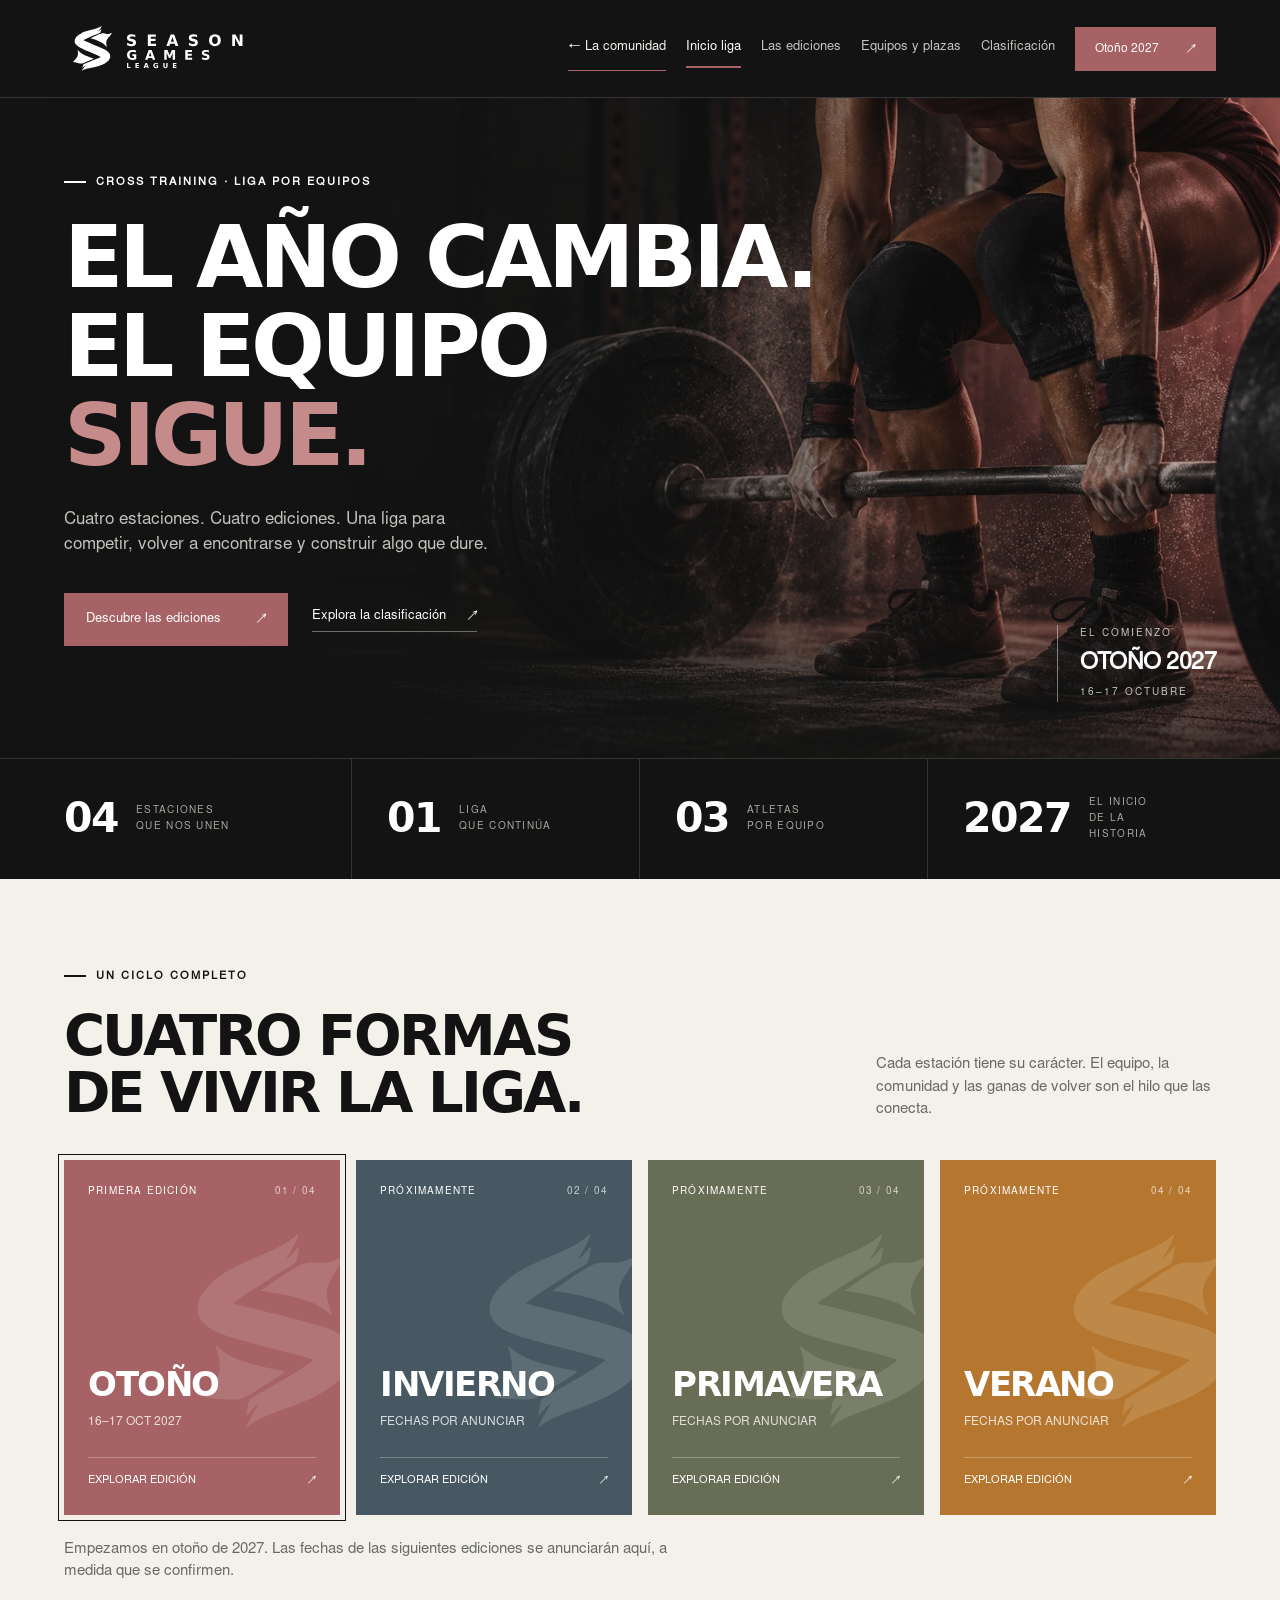
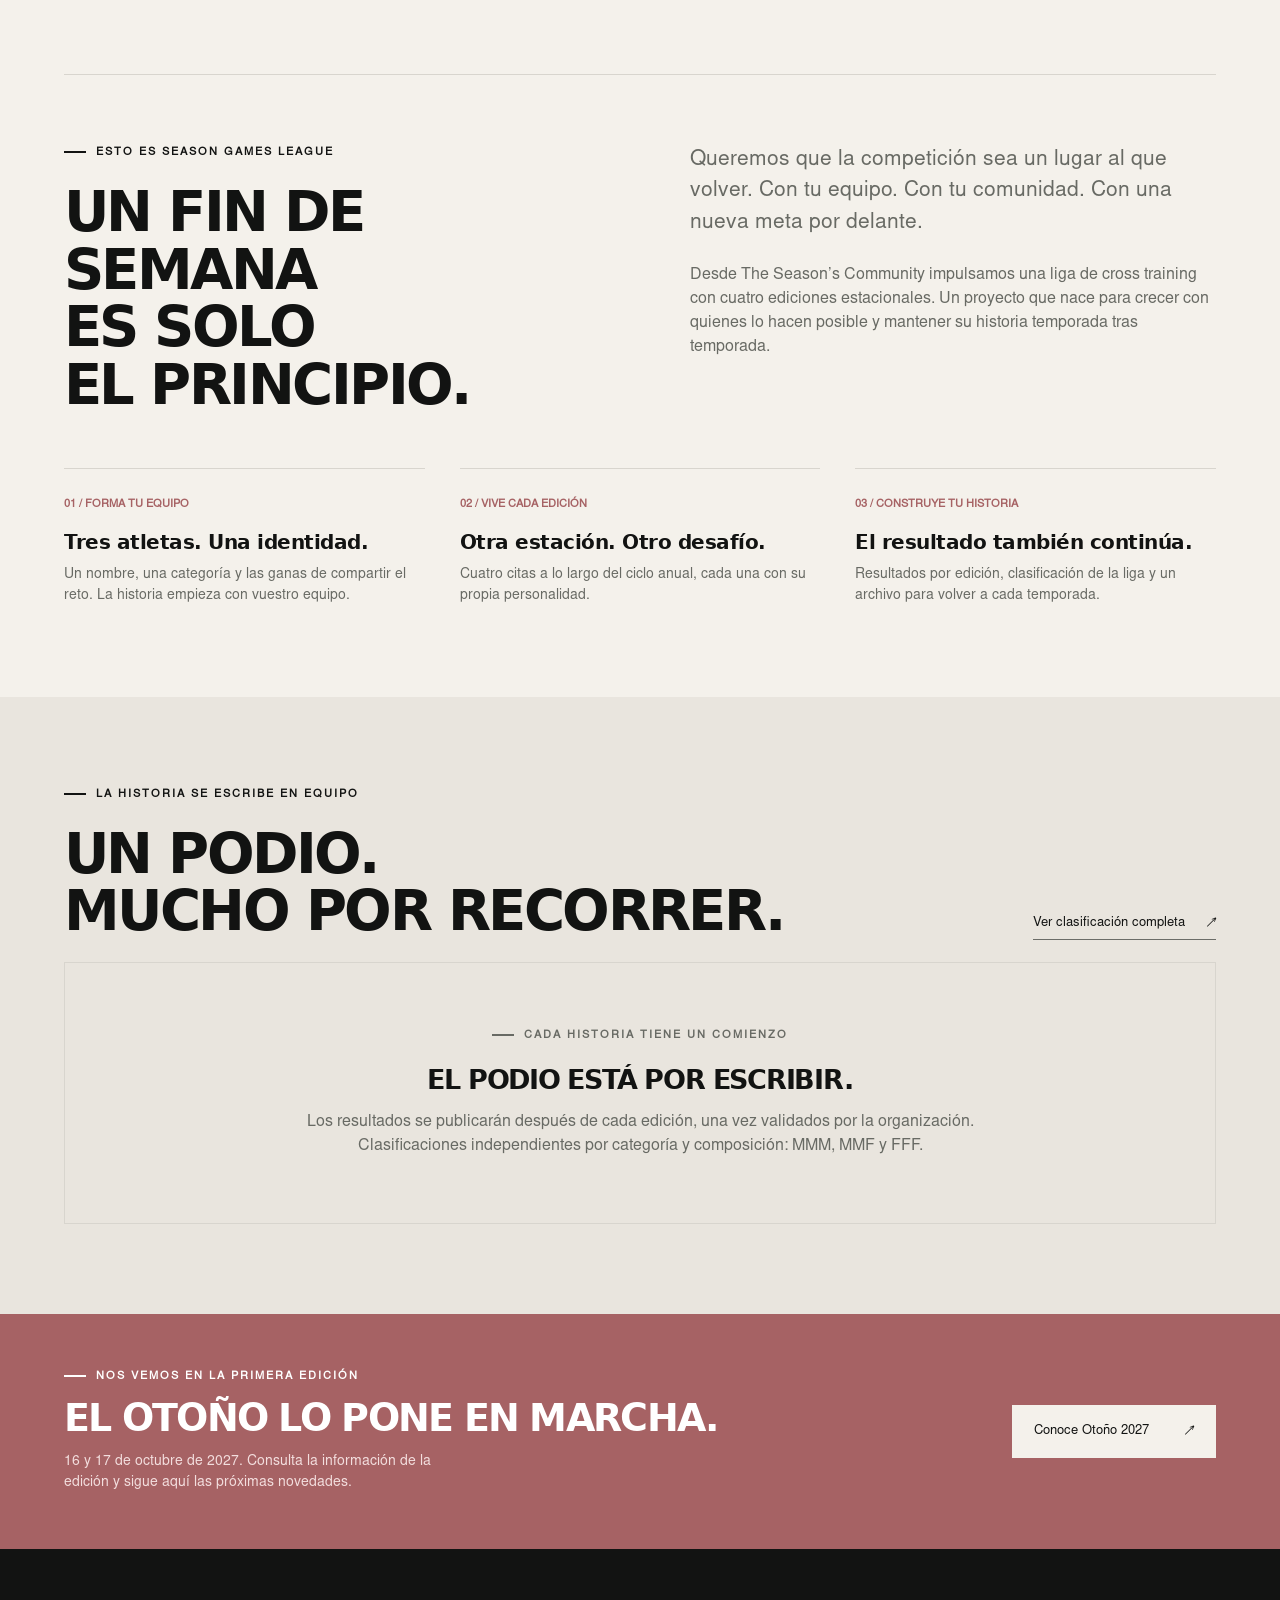
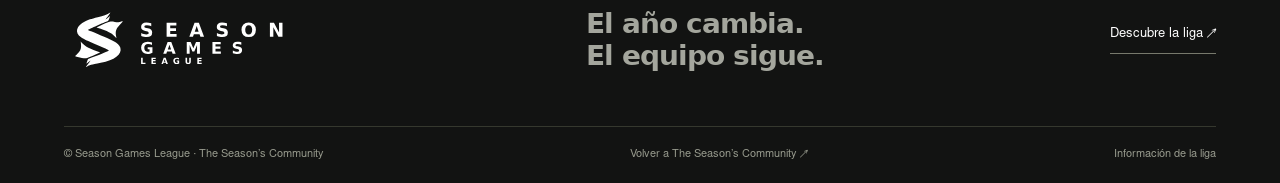
==== commit f5a5f543: "Add files via upload" ====
--- a/index.html
+++ b/index.html
@@ -1 +1,8 @@
-<!doctype html><html lang="es"><head><meta charset="utf-8"><meta name="viewport" content="width=device-width,initial-scale=1"><meta name="description" content="The Season’s Community. Asociación sin ánimo de lucro de ámbito nacional que impulsa el deporte, los hábitos saludables y la comunidad."><meta name="theme-color" content="#f4f1eb"><link rel="icon" href="assets/favicon.ico"><title>The Season’s Community — El deporte nos reúne</title><link rel="stylesheet" href="style.css?v=4"></head><body><a class="skip" href="#main">Saltar al contenido</a><header><a class="brand" href="#inicio" aria-label="The Season’s Community, inicio"><img class="brand-logo" src="assets/logo-horizontal-antracita.svg" alt="The Season’s Community"></a><button id="menu" aria-expanded="false" aria-controls="nav">Menú <span class="menu-lines" aria-hidden="true"></span></button><nav id="nav"><a href="#asociacion">La asociación</a><a href="#programas">Qué impulsamos</a><a href="#simbolo">Nuestro símbolo</a><a href="#equipo">Equipo</a><a href="liga/" class="league-nav">La liga ↗</a><a href="#colaborar">Colabora ↗</a></nav></header><main id="main"><section class="hero" id="inicio"><div class="hero-copy"><p class="eyebrow">DEPORTE · SALUD · COMUNIDAD</p><h1>Hay una forma<br>de moverse.<br><em>La tuya.</em></h1><p class="intro">El deporte nos reúne. La comunidad nos hace avanzar.</p><p>Somos una asociación sin ánimo de lucro que promueve la práctica deportiva y los hábitos saludables en todas las etapas de la vida. Desde el primer paso hasta el próximo reto.</p><a class="button" href="#asociacion">Conoce la comunidad <span>↗</span></a><div class="hero-foot">DESDE VALÈNCIA <span>CON VOCACIÓN NACIONAL</span></div></div><div class="hero-art"><img src="assets/movement.jpg" alt="Entrenamiento de fuerza en un espacio deportivo"><div class="photo-label">Cada persona, un punto de partida.</div><img class="orbit community-symbol" src="assets/logo-simbolo-blanco.svg" alt="" aria-hidden="true"></div></section><div class="values-strip"><span>Más participación</span><img class="strip-symbol" src="assets/logo-simbolo-antracita.svg" alt="" aria-hidden="true"><span>Más confianza</span><img class="strip-symbol" src="assets/logo-simbolo-antracita.svg" alt="" aria-hidden="true"><span>Más comunidad</span><img class="strip-symbol" src="assets/logo-simbolo-antracita.svg" alt="" aria-hidden="true"><span>Durante todo el año</span></div><section class="section about" id="asociacion"><p class="eyebrow">01 / NUESTRA RAZÓN DE SER</p><div><h2>El deporte tiene sitio<br>en todas las vidas.</h2><p class="large">Creemos en una práctica deportiva que acompaña, se adapta y crea vínculos.</p><p>The Season’s Community nace para acercar el entrenamiento funcional, el cross training, la fuerza, la resistencia y las disciplinas afines a personas de distintas edades y niveles. El esfuerzo, la igualdad, el respeto y la cooperación orientan nuestra forma de entender el deporte.</p><p>Queremos conectar a personas, centros deportivos y entidades para impulsar experiencias recreativas, educativas y competitivas. Porque participar también es aprender, ganar confianza y sentirse parte de algo.</p><div class="facts"><div><strong>Sin ánimo de lucro</strong><span>Un proyecto asociativo</span></div><div><strong>Ámbito nacional</strong><span>Con sede en València</span></div><div><strong>Todas las etapas</strong><span>Distintos niveles y capacidades</span></div></div></div></section><section class="section identity" id="simbolo" aria-labelledby="symbol-title"><div class="identity-art"><img src="assets/logo-simbolo-antracita.svg" alt="Símbolo de The Season’s Community: tres formas curvas reunidas alrededor de un espacio abierto"><span>THE SEASON’S COMMUNITY</span></div><div class="identity-copy"><p class="eyebrow">NUESTRO SÍMBOLO / LO QUE NOS UNE</p><h2 id="symbol-title">Distintas personas.<br>Un espacio común.</h2><p class="large">El deporte nos reúne. Cada persona aporta su propia forma de ser.</p><p>Las tres formas curvas de nuestro símbolo se acercan sin perder su identidad. Representan el encuentro, el apoyo mutuo y la comunidad que construimos a través del deporte.</p><div class="identity-values"><article><span>01 / UNIÓN</span><p>Formas diferentes que se reúnen alrededor de un propósito compartido.</p></article><article><span>02 / INCLUSIÓN</span><p>Un centro abierto que expresa acogida a distintas edades, niveles y capacidades.</p></article><article><span>03 / CONTINUIDAD</span><p>Curvas que evocan movimiento y una vida activa en todas sus etapas.</p></article></div><details><summary>El significado de nuestro nombre <span>+</span></summary><p>«Season’s» conecta con las estaciones y las etapas de la vida. Cambian las circunstancias y los objetivos; la comunidad permanece y acompaña.</p></details></div></section><section class="section programs" id="programas"><div class="section-head"><div><p class="eyebrow">02 / QUÉ IMPULSAMOS</p><h2>Mucho más<br>que entrenar.</h2></div><p>Nuestras líneas de trabajo conectan actividad física, educación y participación social. La programación concreta se anunciará a medida que se confirmen las actividades.</p></div><div class="program-grid"><article class="program"><span class="num">01 — PARTICIPAR</span><div class="glyph" aria-hidden="true">↗</div><h3>Jóvenes en movimiento</h3><p>Iniciativas para acercar el deporte a la juventud, crear hábitos activos y descubrir el valor de la cooperación por encima de la comparación.</p><span class="status">LÍNEA DE TRABAJO</span></article><article class="program"><span class="num">02 — APRENDER</span><div class="glyph" aria-hidden="true">◎</div><h3>Hábitos que suman</h3><p>Charlas y talleres sobre alimentación, entrenamiento y seguridad deportiva, con la participación de profesionales de cada ámbito.</p><span class="status">LÍNEA DE TRABAJO</span></article><article class="program"><span class="num">03 — CONTINUAR</span><div class="glyph" aria-hidden="true"><img class="program-symbol" src="assets/logo-simbolo-antracita.svg" alt=""></div><h3>Fuerza en cada etapa</h3><p>Propuestas para acercar el entrenamiento adaptado a personas adultas y mayores, resolver dudas y abordar prejuicios sobre la edad y el ejercicio.</p><span class="status">LÍNEA DE TRABAJO</span></article><article class="program"><span class="num">04 — CONECTAR</span><div class="glyph" aria-hidden="true">↔</div><h3>Una comunidad abierta</h3><p>Encuentros, formación y acciones comunitarias junto a centros deportivos y entidades que compartan los valores de inclusión y participación.</p><span class="status">LÍNEA DE TRABAJO</span></article></div></section><section class="approach section"><p class="eyebrow">NUESTRA FORMA DE HACER</p><h2>Cada punto de partida<br>merece respeto.</h2><div class="steps"><article><span>01</span><h3>Escuchar</h3><p>Conocer las necesidades de las personas y del entorno antes de plantear una actividad.</p></article><article><span>02</span><h3>Adaptar</h3><p>Promover propuestas acordes con la edad, la experiencia y las capacidades de quienes participan.</p></article><article><span>03</span><h3>Acompañar</h3><p>Fomentar entornos de respeto, orientación profesional y aprendizaje compartido.</p></article><article><span>04</span><h3>Mejorar</h3><p>Recoger la experiencia de cada proyecto para orientar los siguientes pasos.</p></article></div></section><section class="league section"><div><p class="eyebrow">EL ESPÍRITU COMPETITIVO DE LA COMUNIDAD</p><h2>SEASON<br>GAMES LEAGUE<span class="rose">↗</span></h2><p>La competición también es una forma de encontrarnos.</p><p>Season Games League es nuestro proyecto competitivo de cross training por equipos. Un espacio con identidad propia que comparte la misma raíz: esfuerzo, cooperación y comunidad.</p><a class="button light" href="liga/">Explorar la web de la liga ↗</a><small>Explora el área competitiva de The Season’s Community.</small></div><div class="seasons" aria-label="Las cuatro estaciones"><a class="season-preview" href="liga/#/edicion/otono" aria-label="Explorar edición de otoño"><img src="liga/assets/symbol.svg" alt="" aria-hidden="true"><span class="season-number">01</span><span class="season-name">OTOÑO</span><span class="season-arrow" aria-hidden="true">↗</span></a><a class="season-preview" href="liga/#/edicion/invierno" aria-label="Explorar edición de invierno"><img src="liga/assets/symbol.svg" alt="" aria-hidden="true"><span class="season-number">02</span><span class="season-name">INVIERNO</span><span class="season-arrow" aria-hidden="true">↗</span></a><a class="season-preview" href="liga/#/edicion/primavera" aria-label="Explorar edición de primavera"><img src="liga/assets/symbol.svg" alt="" aria-hidden="true"><span class="season-number">03</span><span class="season-name">PRIMAVERA</span><span class="season-arrow" aria-hidden="true">↗</span></a><a class="season-preview" href="liga/#/edicion/verano" aria-label="Explorar edición de verano"><img src="liga/assets/symbol.svg" alt="" aria-hidden="true"><span class="season-number">04</span><span class="season-name">VERANO</span><span class="season-arrow" aria-hidden="true">↗</span></a></div></section><section class="section team" id="equipo"><div class="section-head"><div><p class="eyebrow">03 / LAS PERSONAS DETRÁS</p><h2>Una responsabilidad<br>compartida.</h2></div><p>La junta directiva fundadora coordina el proyecto conforme a los fines y las normas de la asociación.</p></div><div class="people"><article><span>HER</span><h3>Héctor Enrique<br>Ramírez Ortega</h3><p>Presidencia</p></article><article><span>EF</span><h3>Esteban<br>Fabra Vuillemin</h3><p>Vicepresidencia</p></article><article><span>ZR</span><h3>Zaira María<br>Rojas Benlloch</h3><p>Secretaría</p></article><article><span>EA</span><h3>Eva<br>Arbalat Giménez</h3><p>Tesorería</p></article></div></section><section class="section collaborate" id="colaborar"><p class="eyebrow">04 / CONSTRUYAMOS EL SIGUIENTE PASO</p><h2>Las buenas iniciativas<br>crecen en compañía.</h2><p class="large">Ayuntamientos, centros educativos, profesionales y entidades deportivas: queremos sumar capacidades para acercar el deporte a más personas.</p><div class="collab-grid"><article><h3>Entidades públicas</h3><p>Diseño de propuestas de participación deportiva, jornadas educativas y proyectos comunitarios vinculados al territorio.</p></article><article><h3>Centros y profesionales</h3><p>Colaboración técnica, espacios de actividad y contenidos sobre entrenamiento y hábitos saludables.</p></article><article><h3>Personas y empresas</h3><p>Participación asociativa, voluntariado y apoyo a iniciativas alineadas con nuestros fines.</p></article></div><details><summary>Cómo plantear una colaboración <span>+</span></summary><p>Una propuesta puede partir del colectivo al que se dirige, sus necesidades, el lugar de realización y los recursos disponibles. La asociación valorará su encaje con los fines estatutarios antes de concretar compromisos.</p><p>Canal de contacto digital y convocatorias de participación: pendientes de publicación. Domicilio de la asociación: calle Alcalde Gurrea, 2, bajo, 46025 València.</p></details></section><section class="section transparency" id="transparencia"><p class="eyebrow">IDENTIDAD Y TRANSPARENCIA</p><h2>Un proyecto con base asociativa.</h2><div class="legal-grid"><div><h3>Datos de la entidad</h3><p>Denominación estatutaria: Asociación The Seasons’ Community.<br>NIF: G27697101.<br>Domicilio: calle Alcalde Gurrea, 2, bajo, 46025 València.<br>Ámbito de actuación: nacional.</p></div><div><h3>Compromiso institucional</h3><p>Entidad sin ánimo de lucro. Nuestros fines incluyen la promoción del deporte, la formación, la inclusión y la colaboración con entidades públicas y privadas.</p><p>Las actividades y colaboraciones se comunicarán cuando estén confirmadas.</p></div></div><details><summary>Información sobre esta web <span>+</span></summary><p>Esta primera versión presenta la identidad de la entidad y sus líneas de trabajo. No se anuncian inscripciones abiertas ni un calendario confirmado. El canal de contacto digital está pendiente de incorporación.</p><p>No se utilizan formularios, analítica ni cookies propias de seguimiento en esta versión. El enlace a Season Games League lleva a un sitio externo.</p></details></section></main><footer><a class="brand" href="#inicio"><img class="brand-logo" src="assets/logo-horizontal-blanco.svg" alt="The Season’s Community"></a><p>El deporte nos reúne.<br>La comunidad nos hace avanzar.</p><div><a href="#simbolo">Nuestro símbolo</a><a href="#transparencia">Información institucional</a><a href="liga/">Season Games League ↗</a><small>© 2026 The Season’s Community</small></div></footer><script>const b=document.getElementById('menu'),n=document.getElementById('nav');b.addEventListener('click',()=>{const o=b.getAttribute('aria-expanded')==='true';b.setAttribute('aria-expanded',String(!o));n.classList.toggle('open',!o)});n.querySelectorAll('a').forEach(a=>a.addEventListener('click',()=>{b.setAttribute('aria-expanded','false');n.classList.remove('open')}));</script></body></html>
+<!doctype html>
+<html lang="es"><head><meta charset="UTF-8"><meta name="viewport" content="width=device-width, initial-scale=1"><meta name="theme-color" content="#121312"><meta name="description" content="Season Games League. Una liga de cross training por equipos, cuatro ediciones estacionales y una historia que continúa."><title>Season Games League — Cuatro estaciones. Una liga.</title><link rel="icon" href="assets/favicon.ico"><link rel="stylesheet" href="style.css"><link rel="canonical" href="https://seasongamesleague.com/"></head>
+<body><a class="skip" href="#main">Saltar al contenido</a>
+<header class="header"><a href="#/" class="brand" aria-label="Season Games League inicio"><img src="assets/logo-white.svg" alt="Season Games League" width="192" height="59"></a><button class="menu-toggle" aria-label="Abrir menú" aria-expanded="false" aria-controls="nav">MENÚ <span>☰</span></button><nav id="nav" aria-label="Navegación principal"><a href="https://theseasoncommunity.org/" class="community-back">← La comunidad</a><a href="#/" data-nav="home">Inicio liga</a><a href="#/ediciones" data-nav="ediciones">Las ediciones</a><a href="#/equipos" data-nav="equipos">Equipos y plazas</a><a href="#/clasificacion" data-nav="clasificacion">Clasificación</a></nav><a class="header-cta" href="#/edicion/otono">Otoño 2027 <span>↗</span></a></header>
+<main id="main" tabindex="-1"></main>
+<footer><div class="footer-top"><a href="#/"><img src="assets/logo-white.svg" alt="Season Games League" width="235" height="72"></a><p>El año cambia.<br>El equipo sigue.</p><a class="footer-back" href="#/ediciones">Descubre la liga ↗</a></div><div class="footer-bottom"><span>© Season Games League · The Season’s Community</span><a href="https://theseasoncommunity.org/">Volver a The Season’s Community ↗</a><button class="plain" data-modal="about">Información de la liga</button></div></footer>
+<dialog id="info-dialog"><button class="dialog-close" aria-label="Cerrar ventana">×</button><span class="eyebrow">SEASON GAMES LEAGUE</span><h2 id="dialog-title"></h2><div id="dialog-body"></div><button class="btn dark dialog-ok">Entendido <span>↗</span></button></dialog>
+<script src="data.js?v=5"></script><script src="app.js?v=5"></script></body></html>
--- a/style.css
+++ b/style.css
@@ -1,25 +1,6 @@
-@font-face{font-family:Display;src:url(assets/display.ttf);font-display:swap}@font-face{font-family:Body;src:url(assets/body.otf);font-display:swap}:root{--paper:#f4f1eb;--ink:#222820;--green:#505d43;--rose:#a66264;--line:#d5d6cc}*{box-sizing:border-box}html{scroll-behavior:smooth;scroll-padding-top:100px}body{margin:0;background:var(--paper);color:var(--ink);font:16px/1.65 Body,Arial,sans-serif}a{color:inherit;text-decoration:none}button{font:inherit;cursor:pointer}a:focus-visible,button:focus-visible,summary:focus-visible{outline:3px solid var(--rose);outline-offset:6px}.skip{position:absolute;top:-100px;background:white;z-index:10}.skip:focus{top:0}header{padding:24px 5%;display:flex;justify-content:space-between;align-items:center;border-bottom:1px solid var(--line);gap:25px}.brand{display:flex;align-items:center;gap:12px;font:bold 17px/1.1 Arial,sans-serif;letter-spacing:-.5px}.brand small{display:block;font-size:12px;letter-spacing:4px;margin-top:5px}.brand-mark{font-size:49px;color:var(--green);line-height:1}nav{display:flex;gap:30px;font-size:13px}nav a:last-child{border-bottom:1px solid}#menu{display:none}.hero{display:grid;grid-template-columns:1.05fr 1fr;min-height:680px}.hero-copy{padding:65px 9% 30px 9.5%}.eyebrow{font-size:10px;font-weight:bold;letter-spacing:2px;margin:0 0 25px}h1,h2,h3{font-family:Display,Arial,sans-serif;line-height:1.04;letter-spacing:-.035em;font-weight:600;margin:0}h1{font-size:clamp(60px,6.8vw,104px)}h1 em{color:var(--green);font-style:normal}h2{font-size:clamp(38px,4.2vw,64px)}h3{font-size:27px}p{margin:20px 0;color:#596052}.intro{font-size:22px;line-height:1.35;margin:28px 0 15px;color:var(--ink)}.hero-copy>p:not(.eyebrow){max-width:440px}.button{display:inline-flex;gap:30px;justify-content:space-between;padding:15px 22px;background:var(--green);color:white;font-size:13px;margin-top:15px}.button:hover{background:#34442f}.hero-foot{display:flex;justify-content:space-between;border-top:1px solid var(--line);font-size:9px;letter-spacing:1px;margin-top:43px;padding-top:18px;gap:14px}.hero-art{position:relative;overflow:hidden;background:#59634c;min-height:600px}.hero-art img{width:100%;height:100%;position:absolute;object-fit:cover;filter:grayscale(1);opacity:.8}.hero-art:after{content:'';position:absolute;inset:0;background:linear-gradient(0deg,#17231fb0,transparent 65%)}.photo-label{position:absolute;bottom:32px;left:32px;z-index:2;color:white;font-size:13px}.orbit{position:absolute;right:20px;top:0;font-size:230px;color:#ede9d1;line-height:1.1;mix-blend-mode:screen;opacity:.85}.values-strip{display:flex;justify-content:space-around;align-items:center;gap:20px;background:#e5e7dc;padding:22px 5%;font-size:12px}.values-strip b{color:var(--green);font-size:24px}.section{padding:95px 7%}.about{display:grid;grid-template-columns:1fr 2fr;gap:6%}.about p{max-width:740px}.large{font-size:24px;line-height:1.45;color:var(--ink)}.facts{display:grid;grid-template-columns:repeat(3,1fr);gap:20px;margin-top:35px;padding-top:25px;border-top:1px solid var(--line)}.facts strong,.facts span{display:block}.facts strong{font-size:14px}.facts span{font-size:12px;color:#646b5e}.programs{background:#eae8e0}.section-head{display:flex;align-items:end;justify-content:space-between;gap:60px;margin-bottom:45px}.section-head>p{max-width:350px;font-size:14px}.program-grid{display:grid;grid-template-columns:repeat(4,1fr)}.program{padding:28px 24px;border:1px solid #c6c9bb;margin-right:-1px;display:flex;flex-direction:column}.program:nth-child(2){background:#e2dfd2}.program:nth-child(3){background:#dce1d4}.program:nth-child(4){background:#d9dfe0}.num,.status{font-size:9px;letter-spacing:1.2px}.glyph{font-size:70px;line-height:1;margin:35px 0;color:var(--green)}.program p{font-size:14px}.status{margin-top:auto;padding-top:20px;color:#5c6456}.steps{display:grid;grid-template-columns:repeat(4,1fr);gap:32px;margin-top:50px}.steps article{border-top:1px solid var(--line);padding-top:18px}.steps span{font-size:11px;color:var(--green)}.steps h3{margin-top:22px}.steps p{font-size:14px}.league{background:#191d19;color:#f4f1eb;display:grid;grid-template-columns:1.4fr 1fr;gap:10%}.league p{color:#c2c6ba;max-width:530px}.league h2{font-size:clamp(42px,5.5vw,80px)}.rose{color:var(--rose);padding-left:16px}.light{background:var(--paper);color:var(--ink)}.light:hover{background:#d5d9c5}.league small{display:block;color:#9ba392;font-size:10px;margin-top:16px}.seasons{display:grid;grid-template-columns:1fr 1fr;align-content:center;transform:rotate(-5deg);gap:7px}.seasons div{aspect-ratio:1;padding:18px;background:var(--rose);font-size:11px;display:flex;flex-direction:column;justify-content:space-between;align-items:start}.seasons div:nth-child(2){background:#475862}.seasons div:nth-child(3){background:#686d55}.seasons div:nth-child(4){background:#b57730}.seasons span{font-family:Display,Arial,sans-serif;font-size:25px}.people{display:grid;grid-template-columns:repeat(4,1fr);gap:30px}.people article{border-top:1px solid var(--line);padding-top:28px}.people article>span{display:flex;width:65px;height:65px;background:#e2e5d9;border-radius:50%;align-items:center;justify-content:center;font-size:16px;color:var(--green);margin-bottom:25px}.people h3{font-size:24px}.people p{font-size:13px}.collaborate{background:#dfe4d6}.collaborate>.large{max-width:760px}.collab-grid{display:grid;grid-template-columns:repeat(3,1fr);gap:45px;margin:45px 0}.collab-grid h3{font-size:25px}.collab-grid p{font-size:14px}details{border-top:1px solid #b5bdab;border-bottom:1px solid #b5bdab;margin-top:25px;padding:20px 0}summary{cursor:pointer;list-style:none;display:flex;justify-content:space-between;gap:20px;font-size:14px}summary::-webkit-details-marker{display:none}details p{max-width:800px;font-size:14px}.legal-grid{display:grid;grid-template-columns:1fr 1fr;gap:70px;margin-top:40px}.legal-grid h3{font-size:23px}.legal-grid p{font-size:14px}footer{background:#222820;color:#f4f1eb;padding:50px 7%;display:flex;justify-content:space-between;align-items:start;gap:40px}footer .brand-mark{color:#bec9a9}footer p{margin:0;color:#c4cbbd;font-size:18px}footer div{display:flex;flex-direction:column;gap:12px;font-size:12px}footer small{color:#a8b29f;margin-top:20px}@media(min-width:1500px){body{max-width:1800px;margin:auto}}@media(max-width:1000px){nav{gap:18px}.program-grid{grid-template-columns:1fr 1fr}.hero-copy{padding-top:45px}h1{font-size:70px}.hero{min-height:630px}.people{gap:18px}.section{padding:70px 6%}.about{grid-template-columns:1fr}.league{gap:5%}.seasons span{font-size:20px}}@media(max-width:650px){header{padding:20px 6%;position:relative}.brand{font-size:14px}.brand small{font-size:10px}.brand-mark{font-size:40px}#menu{display:block;border:0;background:transparent;font-size:13px}nav{display:none;position:absolute;top:85px;left:0;right:0;background:var(--paper);padding:25px;z-index:5;border-bottom:1px solid var(--line)}nav.open{display:flex;flex-direction:column}.hero{display:flex;flex-direction:column}.hero-copy{padding:45px 6% 28px}h1{font-size:68px}.hero-art{min-height:360px}.orbit{font-size:150px}.values-strip{flex-wrap:wrap;gap:10px;font-size:10px}.values-strip b{font-size:16px}.values-strip b:last-of-type{display:none}.section{padding:58px 6%}.about{gap:10px}.section-head{display:block;margin-bottom:25px}.section-head>p{max-width:none}.facts{grid-template-columns:1fr;gap:15px}.facts div{display:flex;justify-content:space-between;gap:15px}.program{padding:24px 18px}.program h3{font-size:25px}.program p{font-size:13px}.program-grid{grid-template-columns:1fr}.glyph{margin:20px 0;font-size:55px}.steps{grid-template-columns:1fr 1fr;gap:25px}.league{grid-template-columns:1fr;gap:45px}.seasons{transform:none}.seasons div{aspect-ratio:1.5}.people{grid-template-columns:1fr 1fr;gap:25px}.people h3{font-size:23px}.collab-grid,.legal-grid{grid-template-columns:1fr;gap:15px}.collab-grid{margin:30px 0}.large{font-size:21px}footer{flex-direction:column;gap:30px}.hero-foot{font-size:8px}}@media(prefers-reduced-motion:reduce){html{scroll-behavior:auto}}
-@media(min-width:1001px){h1{font-size:clamp(62px,5.2vw,88px)}.hero-copy{padding-top:55px}}@media(max-width:650px){h1{font-size:clamp(46px,10.6vw,65px)}}
+@font-face{font-family:Display;src:url('assets/display.ttf') format('truetype');font-display:swap}@font-face{font-family:Body;src:url('assets/body.otf') format('opentype');font-display:swap}
+:root{--ink:#121312;--paper:#f4f1eb;--rose:#A66264;--blue:#475862;--green:#686D55;--ochre:#B57730;--line:#d8d5ce;--muted:#686a64}*{box-sizing:border-box}html{scroll-behavior:smooth}body{margin:0;background:var(--paper);color:var(--ink);font-family:Body,Arial,sans-serif;font-size:16px;line-height:1.5}a{color:inherit;text-decoration:none}button,input,select{font:inherit}button,a,input,select{ -webkit-tap-highlight-color:transparent}button{cursor:pointer}button:focus-visible,a:focus-visible,input:focus-visible,select:focus-visible{outline:3px solid var(--rose);outline-offset:5px}img{max-width:100%;display:block}h1,h2,h3,p{margin:0}h1,h2,h3,.display{font-family:Display,Arial,sans-serif;line-height:1.02;letter-spacing:-.045em}h1{font-size:clamp(52px,6.8vw,104px)}h2{font-size:clamp(36px,4.4vw,64px)}h3{font-size:27px}.eyebrow{display:block;font-size:11px;font-weight:bold;letter-spacing:2px;text-transform:uppercase;margin-bottom:22px}.eyebrow:before{content:'';display:inline-block;width:22px;height:2px;background:currentColor;vertical-align:middle;margin-right:10px}.preview-note{height:30px;font-size:10px;letter-spacing:1px;background:#e6e1d7;display:flex;justify-content:center;align-items:center;gap:9px}.preview-dot{height:5px;width:5px;border-radius:100%;background:var(--rose)}.header{height:98px;background:var(--ink);color:white;display:flex;align-items:center;gap:38px;padding:0 max(5vw,24px);border-bottom:1px solid #343534}.brand{margin-right:auto;flex-shrink:0}.header nav{display:flex;gap:28px;font-size:13px;color:#c4c5bf}.header nav a{padding:12px 0;position:relative}.header nav a.active{color:white}.header nav a.active:after{content:'';position:absolute;bottom:3px;left:0;right:0;height:2px;background:var(--rose)}.header-cta{display:flex;gap:28px;align-items:center;background:var(--rose);padding:13px 20px;font-size:12px}.menu-toggle{display:none}.skip{position:fixed;top:-100px;background:white;padding:12px;z-index:50}.skip:focus{top:0}.wrap{max-width:1320px;margin:auto;padding-left:5vw;padding-right:5vw}.hero{min-height:660px;position:relative;background:#181a18;color:white;overflow:hidden;display:flex;align-items:center}.hero-photo{position:absolute;inset:0;background:url('assets/hero.webp') center right/cover no-repeat;opacity:.9}.hero:after{content:'';position:absolute;inset:0;background:linear-gradient(90deg,#121312 0%,#121312f0 24%,#12131250 69%,#1213121c 100%),linear-gradient(0deg,#121312c9,transparent 30%)}.hero .wrap{width:100%;position:relative;z-index:1;padding-top:65px;padding-bottom:100px}.hero h1{max-width:930px;position:relative}.hero h1 .muted-word{color:#c58a8a}.hero-copy{max-width:440px;color:#c1c2bb;font-size:17px;margin-top:28px}.hero-actions{display:flex;gap:24px;align-items:center;margin-top:34px}.btn{display:inline-flex;justify-content:space-between;align-items:center;gap:36px;border:0;font-size:13px;padding:17px 22px;background:var(--rose);color:white;min-height:52px;transition:transform .2s,background .2s}.btn:hover{transform:translateY(-2px);background:#98575a}.btn.light{background:var(--paper);color:var(--ink)}.btn.dark{background:var(--ink);color:white}.btn.outline{background:transparent;border:1px solid #93948e;color:inherit}.text-link{font-size:13px;border-bottom:1px solid #6c6d68;padding-bottom:5px;display:inline-flex;align-items:center;gap:22px}.hero-side{position:absolute;right:5vw;bottom:56px;z-index:2;border-left:1px solid #ffffff70;padding-left:22px;font-size:10px;letter-spacing:2px;line-height:1.8;color:#c6c6be}.hero-side strong{display:block;font-size:23px;color:white;letter-spacing:-.5px}.facts{background:var(--ink);color:white;border-top:1px solid #333531}.facts-inner{display:grid;grid-template-columns:repeat(4,1fr)}.fact{padding:29px 28px 29px 0;border-right:1px solid #333531;display:flex;align-items:center;gap:18px}.fact+ .fact{padding-left:35px}.fact:last-child{border-right:0}.fact strong{font-family:Display;font-size:41px;letter-spacing:-2px}.fact span{font-size:10px;text-transform:uppercase;letter-spacing:1.3px;color:#a7a99f;line-height:1.6}.section{padding-top:90px;padding-bottom:90px}.section-heading{display:flex;justify-content:space-between;gap:40px;align-items:end;margin-bottom:38px}.section-heading p{max-width:340px;color:var(--muted);font-size:15px}.section-heading .text-link{white-space:nowrap}.season-grid{display:grid;grid-template-columns:repeat(4,1fr);gap:16px}.season-card{color:white;min-height:355px;position:relative;padding:25px 24px;overflow:hidden;display:flex;flex-direction:column;justify-content:space-between;isolation:isolate;transition:transform .25s}.season-card:hover{transform:translateY(-6px)}.season-card .watermark{position:absolute;height:220px;width:200px;right:-35px;top:60px;opacity:.12;z-index:-1;transform:rotate(-9deg)}.card-top{display:flex;align-items:center;justify-content:space-between;font-size:10px;letter-spacing:1.2px}.card-top .number{opacity:.7}.card-bottom h3{font-size:34px;letter-spacing:-1.5px;margin-bottom:8px}.card-bottom .edition-date{font-size:12px;opacity:.8}.card-bottom .card-link{display:flex;justify-content:space-between;font-size:11px;margin-top:24px;padding-top:15px;border-top:1px solid #ffffff45}.season-card.next{outline:1px solid var(--ink);outline-offset:5px}.section-description{font-size:15px;color:var(--muted);margin-top:24px;max-width:620px}.intro-grid{display:grid;grid-template-columns:1fr 1fr;gap:100px;border-top:1px solid var(--line);padding-top:70px}.intro-grid .large-copy{font-size:21px;line-height:1.5;margin-bottom:24px}.intro-grid p{color:var(--muted);max-width:520px}.steps{display:grid;grid-template-columns:repeat(3,1fr);gap:35px;margin-top:55px}.step{border-top:1px solid var(--line);padding-top:22px}.step .step-n{font-size:11px;color:var(--rose);font-weight:bold}.step h3{font-size:20px;margin:17px 0 12px;letter-spacing:-.5px}.step p{color:var(--muted);font-size:14px}.ranking-preview{background:#e9e5de}.ranking-preview .section-heading{margin-bottom:22px}.demo-tag{font-size:10px;letter-spacing:.8px;color:#694147;border:1px solid #bba2a0;border-radius:20px;padding:5px 11px;display:inline-flex;align-items:center;gap:6px}.demo-tag:before{content:'';width:4px;height:4px;background:var(--rose);border-radius:100%}.podium{display:grid;grid-template-columns:1fr 1.12fr 1fr;align-items:end;gap:16px;margin:35px 0}.podium-card{position:relative;background:#f5f2ec;border:1px solid #d4d0c8;min-height:225px;padding:30px;text-align:center}.podium-card.first{min-height:265px;background:var(--ink);color:white;border:0;padding-top:40px}.podium-card .rank{position:absolute;top:14px;left:18px;font-family:Display;font-size:32px;opacity:.14}.team-badge{height:54px;width:54px;border:1px solid #c9c5bd;display:grid;place-items:center;margin:0 auto 20px;border-radius:50%;font-family:Display;font-size:17px;letter-spacing:-1px;background:#e8e4db}.first .team-badge{background:var(--rose);border-color:var(--rose);color:white}.podium-card h3{font-size:23px;letter-spacing:-.7px}.podium-card .team-detail{font-size:11px;color:#787971;margin-top:8px}.first .team-detail{color:#a8aaa0}.podium-card .points{font-size:12px;letter-spacing:.8px;margin-top:20px;color:var(--rose)}.first .points{color:#d79e9f}.next-banner{background:var(--rose);color:white;display:flex;align-items:center;justify-content:space-between;gap:40px;padding:55px 5vw}.next-banner h2{font-size:clamp(30px,3vw,46px)}.next-banner p{color:#f3dede;max-width:410px;margin-top:14px;font-size:14px}.next-banner .eyebrow{margin-bottom:13px}footer{background:var(--ink);color:white;padding:55px 5vw 20px}.footer-top{display:flex;align-items:center;justify-content:space-between;gap:35px;padding-bottom:50px}.footer-top p{font-family:Display;font-size:28px;line-height:1.12;letter-spacing:-1px;color:#a4a69d}.footer-back{font-size:13px;border-bottom:1px solid #77796c;padding-bottom:8px}.footer-bottom{border-top:1px solid #35382e;padding-top:20px;display:flex;justify-content:space-between;gap:20px;color:#979a8d;font-size:11px}.plain{background:none;color:inherit;border:0;padding:0;font-size:inherit}.page-top{padding-top:64px;padding-bottom:38px}.page-top h1{font-size:clamp(44px,6vw,78px)}.page-top .page-copy{max-width:580px;margin-top:22px;color:var(--muted)}.breadcrumb{font-size:11px;letter-spacing:1px;color:var(--muted);margin-bottom:30px}.breadcrumb a{text-decoration:underline}.page-top .eyebrow{margin-bottom:20px}.page-note{border-left:2px solid var(--rose);padding-left:15px;font-size:12px;color:var(--muted);margin:25px 0}.filterbar{display:flex;align-items:center;justify-content:space-between;gap:20px;margin:20px 0 30px;flex-wrap:wrap}.tabs{display:flex;gap:4px;background:#e5e1d8;padding:5px;align-self:flex-start}.tabs button{padding:10px 22px;border:0;background:transparent;color:#66685e;font-size:12px;min-height:40px}.tabs button.selected{background:var(--ink);color:white}.filterbar input,.filterbar select,.edition-select{background:transparent;border:1px solid #c7c6bc;padding:12px 14px;max-width:100%;font-size:13px;min-height:44px}.filterbar input{min-width:225px}.filters-right{display:flex;gap:10px;flex-wrap:wrap}.metrics-grid{display:grid;grid-template-columns:repeat(3,1fr);gap:18px;margin-bottom:35px}.metric-card{border:1px solid var(--line);padding:24px;background:#eeebe4}.metric-card .metric-top{font-size:12px;display:flex;align-items:center;justify-content:space-between}.metric-card .metric-count{font-family:Display;font-size:38px;margin:20px 0 12px;letter-spacing:-1.6px}.metric-card .metric-count span{font-family:Body;font-size:14px;color:var(--muted);letter-spacing:0}.progress-track{height:5px;background:#d5d0c5;overflow:hidden}.progress-track span{height:100%;display:block;background:var(--rose);transition:width .4s}.metric-card .remaining{font-size:11px;color:var(--muted);margin-top:10px}.table-wrap{overflow-x:auto;border-top:1px solid var(--ink)}table{border-collapse:collapse;width:100%;white-space:nowrap;text-align:left;font-size:13px}thead{font-size:10px;letter-spacing:.8px;color:var(--muted)}th{padding:19px 14px;font-weight:normal}td{padding:20px 14px;border-top:1px solid var(--line)}tr:last-child td{border-bottom:1px solid var(--line)}.team-cell{display:flex;align-items:center;gap:14px;min-width:190px}.mini-badge{width:33px;height:33px;display:grid;place-items:center;border:1px solid #cfc9bf;font-family:Display;font-size:10px;background:#e7e2d8}.team-name{font-weight:bold;display:block}.team-origin{font-size:10px;color:var(--muted);display:block;margin-top:2px}.status-confirm{color:#42674b;font-size:11px;display:flex;gap:6px;align-items:center}.status-confirm:before{content:'';width:4px;height:4px;background:#638766;border-radius:100%}.rank-num{font-family:Display;font-size:16px}.total-points{font-weight:bold}.results-link{border:0;background:transparent;color:var(--rose);font-size:12px;padding:5px}.table-bottom{font-size:11px;display:flex;justify-content:space-between;gap:20px;margin-top:20px;color:var(--muted)}.empty-state{padding:65px 20px;border:1px solid var(--line);text-align:center;color:var(--muted)}.empty-state h3{color:var(--ink);margin-bottom:16px}.edition-hero{position:relative;color:white;padding:65px 5vw 70px;overflow:hidden}.edition-hero h1{font-size:clamp(64px,9vw,125px);margin-bottom:22px}.edition-hero>img{position:absolute;right:10%;top:10px;opacity:.1;height:380px;width:350px}.edition-hero .edition-desc{max-width:540px;position:relative;font-size:17px;color:#ffffffcf}.edition-hero .eyebrow,.edition-hero h1{position:relative}.edition-data{display:grid;grid-template-columns:repeat(4,1fr);gap:25px;border-top:1px solid #ffffff66;margin-top:45px;padding-top:23px;position:relative}.edition-data span{display:block;font-size:10px;letter-spacing:1.5px;opacity:.75;margin-bottom:8px}.edition-data strong{font-size:15px;font-weight:normal}.edition-body{display:grid;grid-template-columns:1.4fr 1fr;gap:70px}.edition-body h2{font-size:37px;margin-bottom:25px}.edition-body p{font-size:16px;color:var(--muted);margin-bottom:22px}.edition-body .detail-list{border-top:1px solid var(--line);margin:35px 0}.detail-list div{display:flex;justify-content:space-between;padding:17px 0;border-bottom:1px solid var(--line);font-size:13px}.detail-list span{color:var(--muted)}.aside-panel{background:#e9e5dd;padding:30px;align-self:start}.aside-panel h3{margin-bottom:20px;font-size:25px}.aside-panel .btn{width:100%;margin-top:18px}.aside-panel p{font-size:13px}.edition-timeline{display:grid;grid-template-columns:repeat(3,1fr);gap:25px;border-top:1px solid var(--line);padding-top:35px;margin-top:30px}.edition-timeline h3{font-size:20px;letter-spacing:-.5px;margin:15px 0}.edition-timeline p{font-size:13px}.day{font-size:11px;letter-spacing:1px;color:var(--rose)}dialog{border:0;background:var(--paper);color:var(--ink);padding:42px;max-width:570px;width:calc(100% - 40px)}dialog::backdrop{background:#000b;backdrop-filter:blur(4px)}dialog h2{font-size:35px;margin-bottom:22px}dialog p{color:var(--muted);margin-bottom:18px}dialog .btn{margin-top:20px}.dialog-close{position:absolute;right:16px;top:12px;border:0;background:transparent;font-size:29px}.result-grid{display:grid;grid-template-columns:repeat(3,1fr);gap:10px;margin:25px 0}.result-box{border:1px solid var(--line);padding:15px}.result-box small{display:block;color:var(--muted);margin-bottom:8px}.season-intro{display:flex;justify-content:space-between;align-items:start;gap:40px;margin-top:60px;border-top:1px solid var(--line);padding-top:40px}.season-intro h2{font-size:34px}.season-intro p{max-width:520px;color:var(--muted)}.no-results{padding:35px;text-align:center}.motion-enter{animation:enter .45s ease both}@keyframes enter{from{opacity:0;transform:translateY(12px)}to{opacity:1;transform:none}}@media(min-width:1450px){.wrap{padding-left:55px;padding-right:55px}.hero .wrap{max-width:1320px}}@media(max-width:1100px){.header{gap:22px}.header nav{gap:18px}.brand img{width:165px}.header-cta{display:none}.hero h1{font-size:8.5vw}.hero-side{display:none}.season-card{padding:22px 18px;min-height:310px}.card-bottom h3{font-size:29px}.intro-grid{gap:55px}.fact{gap:10px}.fact+ .fact{padding-left:20px}.filterbar input{min-width:180px}}
+@media(max-width:760px){.preview-note{font-size:8px;letter-spacing:.6px;height:28px}.note-detail{font-size:8px}.header{height:82px;padding:0 22px;position:relative;z-index:10}.brand img{width:160px;height:auto}.menu-toggle{display:block;color:white;border:1px solid #585b51;background:transparent;padding:9px 12px;font-size:10px;letter-spacing:1px}.menu-toggle span{margin-left:8px}.header nav{position:absolute;top:82px;left:0;right:0;background:var(--ink);display:none;padding:20px 25px 28px;flex-direction:column;gap:8px;border-bottom:1px solid #444}.header nav.open{display:flex}.hero{min-height:620px;align-items:start}.hero-photo{background-position:65% center;opacity:.6}.hero:after{background:linear-gradient(90deg,#121312ef,#12131266),linear-gradient(0deg,#121312,transparent 70%)}.hero .wrap{padding:65px 24px 65px}.hero h1{font-size:clamp(48px,11.3vw,76px);line-height:1.05;letter-spacing:-3px}.hero-copy{font-size:15px;max-width:330px}.hero-actions{align-items:flex-start;flex-direction:column;gap:22px}.eyebrow{font-size:9px;letter-spacing:1.5px}.wrap{padding-left:24px;padding-right:24px}.facts-inner{grid-template-columns:repeat(2,1fr)}.fact{padding:20px 15px!important;gap:14px;border-bottom:1px solid #333531}.fact:nth-child(2){border-right:0}.fact strong{font-size:32px}.fact span{font-size:9px}.section{padding-top:60px;padding-bottom:60px}.section-heading{display:block;margin-bottom:28px}.section-heading p{margin-top:22px;max-width:100%}.section-heading .text-link{margin-top:24px}.season-grid{grid-template-columns:repeat(2,1fr);gap:12px}.season-card{min-height:285px;padding:20px 16px}.card-bottom h3{font-size:28px}.card-top{font-size:8px;letter-spacing:.6px}.card-bottom .edition-date{font-size:10px}.card-bottom .card-link{font-size:10px}.intro-grid{grid-template-columns:1fr;gap:28px;padding-top:45px}.intro-grid .large-copy{font-size:19px}.steps{grid-template-columns:1fr;gap:25px;margin-top:35px}.step h3{margin:12px 0}.podium{gap:8px}.podium-card{padding:25px 8px 20px;min-height:205px}.podium-card.first{min-height:235px;padding-top:38px}.podium-card h3{font-size:15px;letter-spacing:-.5px}.podium-card .team-detail{font-size:9px}.team-badge{width:43px;height:43px;font-size:13px;margin-bottom:15px}.podium-card .points{font-size:10px}.podium-card .rank{font-size:25px;left:10px;top:6px}.next-banner{display:block;padding:40px 24px}.next-banner .btn{margin-top:28px}.footer-top{flex-wrap:wrap;gap:30px}.footer-top img{width:180px}.footer-top p{font-size:22px}.footer-bottom{flex-direction:column;gap:10px}footer{padding-left:24px;padding-right:24px}.page-top{padding-top:40px}.page-top h1{font-size:46px}.page-top .page-copy{font-size:15px}.filterbar{align-items:stretch;gap:15px}.tabs{width:100%}.tabs button{flex:1;padding:10px 12px}.filters-right{width:100%}.filters-right input{flex:1;min-width:120px}.metrics-grid{grid-template-columns:1fr;gap:10px}.metric-card{padding:18px;display:grid;grid-template-columns:1fr 1fr;column-gap:20px;align-items:center}.metric-card .metric-count{grid-column:2;grid-row:1/3;margin:0 0 0 auto;font-size:30px}.metric-card .remaining{grid-column:1/3}.metric-card .progress-track{margin-top:12px}.table-wrap{margin-right:-24px}td,th{padding:16px 10px}.table-bottom{flex-direction:column;gap:8px}.edition-hero{padding:45px 24px}.edition-hero h1{font-size:75px}.edition-hero>img{right:-40%;height:340px;width:300px}.edition-data{grid-template-columns:repeat(2,1fr);gap:25px}.edition-data strong{font-size:13px}.edition-body{grid-template-columns:1fr;gap:35px}.edition-timeline{grid-template-columns:1fr;gap:20px}.edition-timeline div{border-bottom:1px solid var(--line);padding-bottom:12px}.season-intro{flex-direction:column;gap:20px}.aside-panel{padding:25px}dialog{padding:35px 25px}.result-grid{grid-template-columns:1fr 1fr}}
+@media(prefers-reduced-motion:reduce){*{scroll-behavior:auto!important;animation:none!important;transition:none!important}}
 
-/* Identidad aprobada: símbolo comunitario y menú antracita */
-.brand-logo{display:block;width:235px;height:auto}.brand{letter-spacing:normal}
-#menu{color:#292929;-webkit-text-fill-color:#292929;align-items:center;gap:15px;appearance:none;-webkit-appearance:none}
-.menu-lines{display:inline-block;width:23px;height:15px;border-top:1.5px solid #292929;border-bottom:1.5px solid #292929}
-.hero-art .community-symbol{position:absolute;inset:20px 20px auto auto;width:155px;height:155px;object-fit:contain;opacity:.85;filter:none;mix-blend-mode:normal;z-index:2}
-.strip-symbol{width:24px;height:24px}footer .brand-logo{width:250px}
-@media(max-width:650px){.brand-logo{width:195px}#menu{display:flex}.hero-art .community-symbol{width:110px;height:110px}.strip-symbol{width:16px;height:16px}}
-
-/* Tarjetas estacionales: identidad real de Season Games League */
-.seasons .season-preview{position:relative;isolation:isolate;overflow:hidden;aspect-ratio:1;padding:18px;display:flex;flex-direction:column;align-items:flex-start;justify-content:space-between;background:#a66264;color:#f4f1eb;transition:transform .18s ease}
-.seasons .season-preview:nth-child(2){background:#475862}.seasons .season-preview:nth-child(3){background:#686d55}.seasons .season-preview:nth-child(4){background:#b57730}
-.seasons .season-preview img{position:absolute;width:82%;height:90%;object-fit:contain;right:-12%;top:5%;opacity:.17;z-index:-1;pointer-events:none}
-.seasons .season-number{font-family:Body,Arial,sans-serif;font-size:11px;letter-spacing:0}
-.seasons .season-name{font-size:clamp(18px,2vw,30px);line-height:1.1;max-width:100%}
-.seasons .season-arrow{font-family:Body,Arial,sans-serif;font-size:18px;align-self:flex-end}
-.seasons .season-preview:hover{transform:translateY(-3px)}
-@media(max-width:650px){.seasons .season-preview{aspect-ratio:1.35}.seasons .season-name{font-size:clamp(19px,5vw,29px)}}
-@media(prefers-reduced-motion:reduce){.seasons .season-preview{transition:none}}
-
-.program-symbol{display:block;width:70px;height:70px;object-fit:contain}@media(max-width:650px){.program-symbol{width:55px;height:55px}}
-
-.identity{display:grid;grid-template-columns:.8fr 1.4fr;gap:8%;align-items:center;background:#e4e7dc}.identity-art{aspect-ratio:1;display:flex;flex-direction:column;align-items:center;justify-content:center;border:1px solid #bbc2b0;border-radius:50%;padding:15%;gap:20px}.identity-art img{display:block;width:100%;height:auto}.identity-art>span{font-size:9px;letter-spacing:2px;text-align:center}.identity-values{display:grid;grid-template-columns:repeat(3,1fr);gap:20px;margin-top:30px}.identity-values article{border-top:1px solid #b5bdab;padding-top:16px}.identity-values article>span{font-size:10px;letter-spacing:1px}.identity-values p{font-size:13px;line-height:1.6;margin:12px 0}.identity-copy>p{max-width:730px}@media(min-width:1001px){nav{gap:21px;font-size:12px}}@media(max-width:1000px) and (min-width:651px){nav{gap:13px;font-size:11px}.brand-logo{width:205px}}@media(max-width:750px){.identity{grid-template-columns:1fr;gap:40px}.identity-art{width:65%;max-width:280px;margin:auto}.identity-values{grid-template-columns:1fr;gap:8px}.identity-values p{font-size:14px}}
+.community-back{color:#f4f1eb!important;border-bottom:1px solid #a66264}.menu-toggle{color:#f4f1eb;-webkit-text-fill-color:#f4f1eb} @media(min-width:901px){.header{gap:20px}.header nav{gap:20px}}
